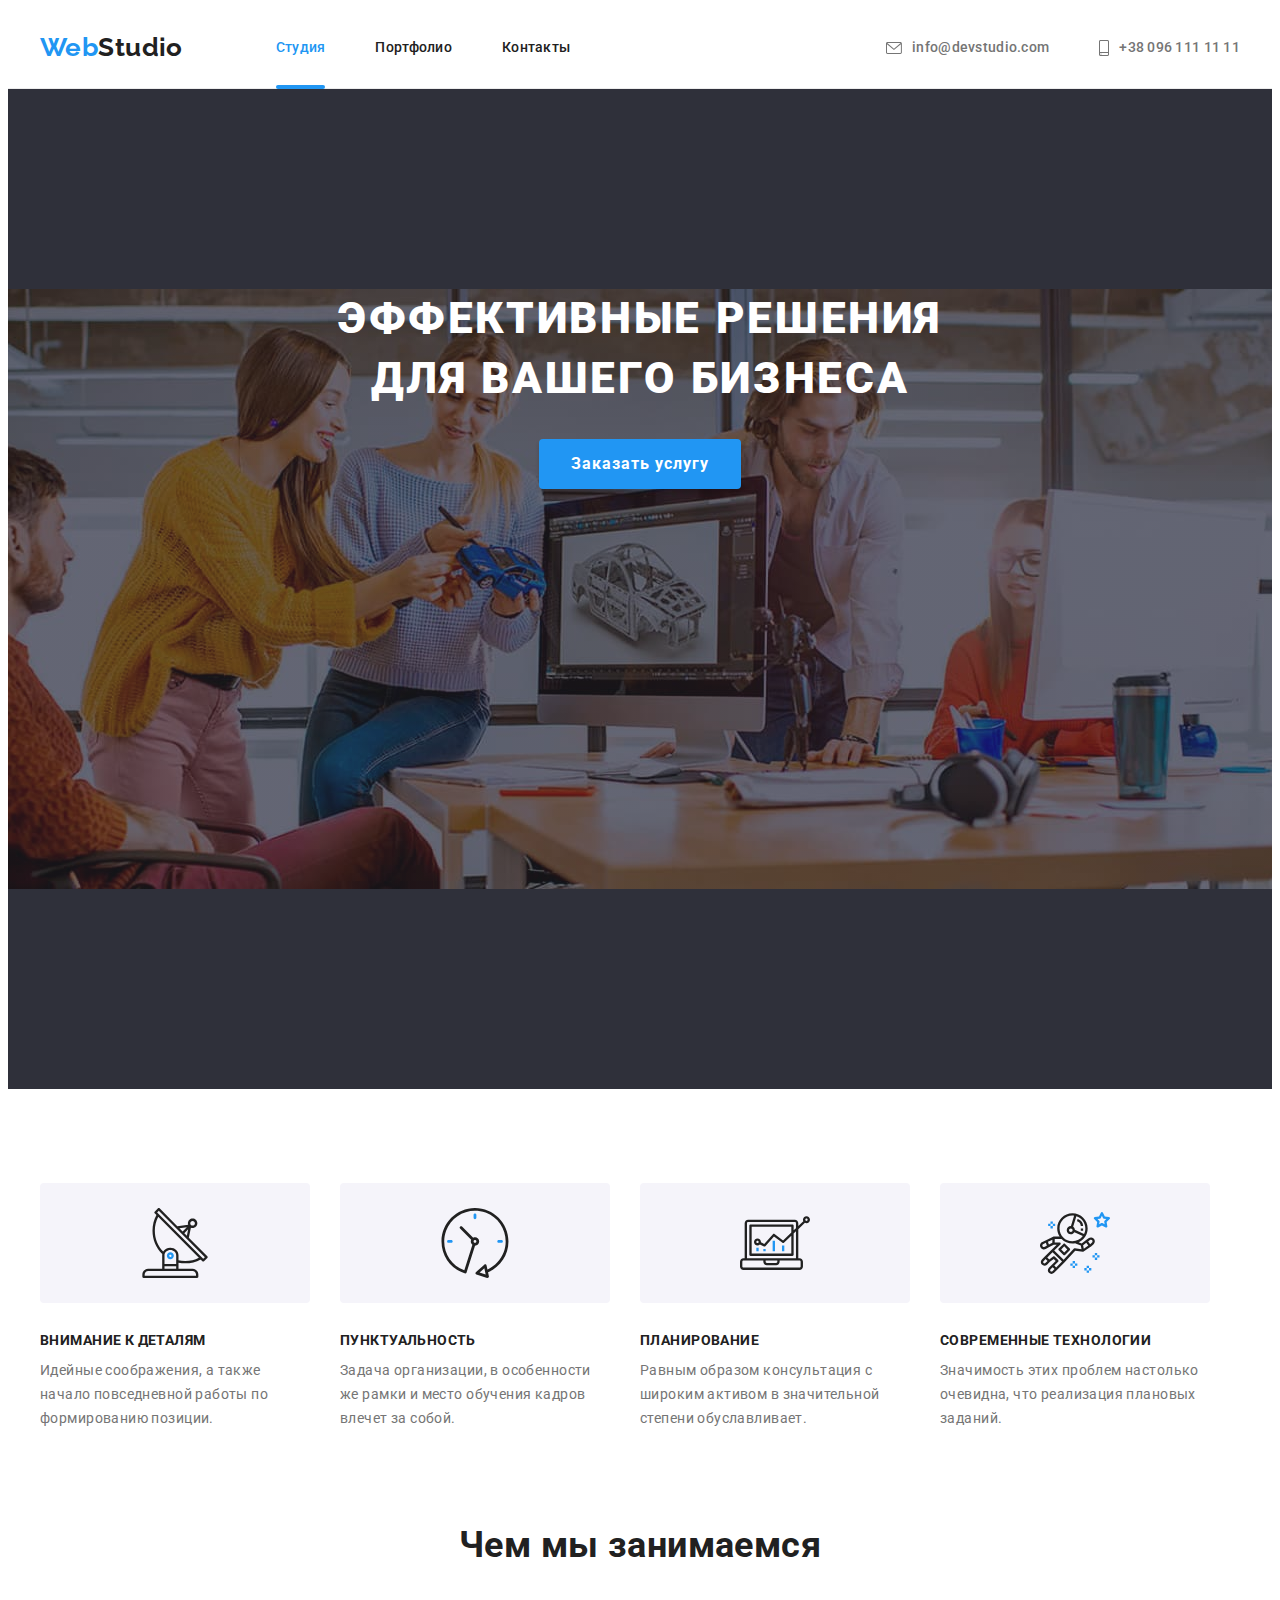
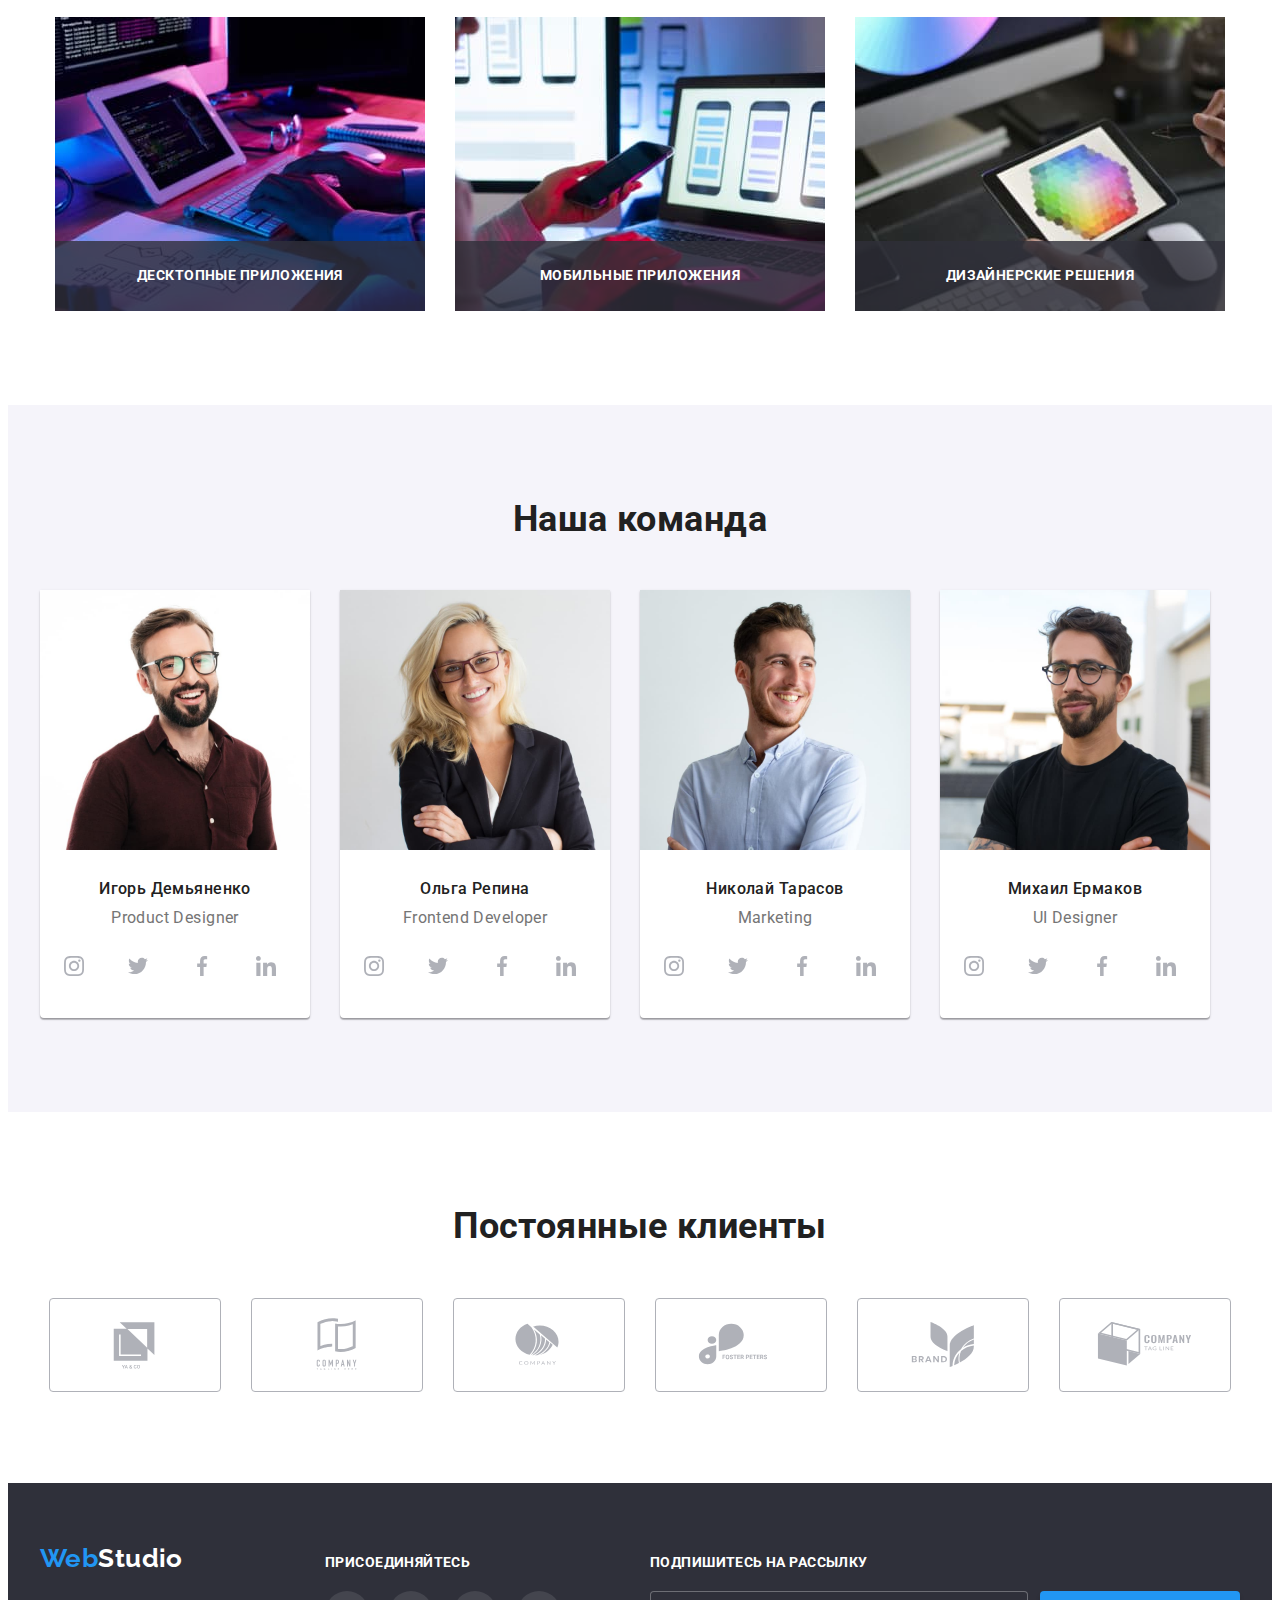
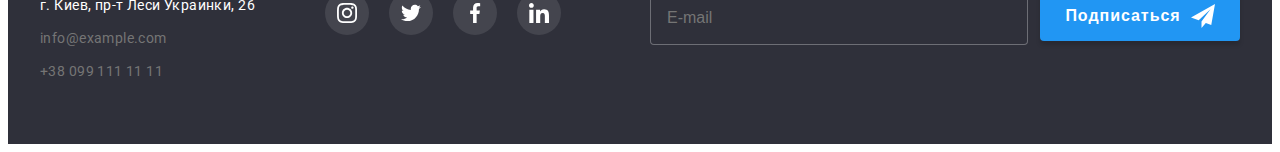
==== index.html @ 871b0df1 "departure" ====
<!DOCTYPE html>
<html lang="ru">
<head>
    <meta charset="UTF-8">
    <meta http-equiv="X-UA-Compatible" content="IE=edge">
    <meta name="viewport" content="width=device-width, initial-scale=1.0">
    <link rel="preconnect" href="https://fonts.googleapis.com">
<link rel="preconnect" href="https://fonts.gstatic.com" crossorigin>
<link href="https://fonts.googleapis.com/css2?family=Oleo+Script&family=Raleway:wght@700&family=Roboto:wght@400;500;700;900&display=swap" rel="stylesheet">
    <title>Document</title>
    <link rel="stylesheet" href="https://cdnjs.cloudflare.com/ajax/libs/modern-normalize/1.1.0/modern-normalize.min.css" integrity="sha512-wpPYUAdjBVSE4KJnH1VR1HeZfpl1ub8YT/NKx4PuQ5NmX2tKuGu6U/JRp5y+Y8XG2tV+wKQpNHVUX03MfMFn9Q==" crossorigin="anonymous" referrerpolicy="no-referrer" />
    <!-- <link rel="stylesheet" href="./css/styles.css" -->
    <link rel="stylesheet" href="./css/main.min.css">
</head>
<body>
    <header class="header">
        <div class="container nav">
            <a href="./index.html" class="logo logo--dark logo__header"><span class="logo__span">Web</span>Studio</a>
            <nav>
                <ul class="nav__list">
                    <li class="nav__item"><a href=""  class="nav__link current">Студия</a></li>
                    <li class="nav__item"><a href="./portfolio.html"   class="nav__link">Портфолио</a></li>
                    <li class="nav__item"><a href=""   class="nav__link">Контакты</a></li>
                </ul>
            </nav>
            <ul class="contacts__list">
                <li class="contacts__item"><a href="mailto:info@devstudio.com" class="contacts__link">
                    <svg class="contacts__icon" width="16" height="12">
                        <use href="./images/symbol-defs.svg#icon-envelope">
                        </use></svg>info@devstudio.com</a></li>
                <li class="contacts__item"><a href="tel:+380961111111" class="contacts__link">
                    <svg class="contacts__icon" width="10" height="16">
                        <use href="./images/symbol-defs.svg#icon-smartphone">
                        </use></svg>+38 096 111 11 11</a></li>
            </ul>
        </div>
    </header>
    <main> 
    <section class="hero">
        <div class="container">
            <h1 class="hero__title">Эффективные решения для вашего бизнеса</h1>
            <button type="button" class="hero__btn" data-modal-open>Заказать услугу</button> 
        </div>
    </section>
    <section  class="features">
        <div class="container">
            <h2 class="title visually-hidden">Особенности</h2>
            <ul class="features__list">
                <li class="features__item">
                    <div class="features__icon">
                        <svg class="features__svg" width="70" height="70">
                        <use href="./images/symbol-defs.svg#icon-antenna">
                        </use></svg>
                    </div>
                    <h3 class="features__description">Внимание к деталям</h3>
                    <p class="features__text">Идейные соображения, а также начало повседневной работы по формированию позиции.</p>
                </li>
                <li class="features__item">
                    <div class="features__icon">
                        <svg class="ffeatures__svg" width="70" height="70">
                        <use href="./images/symbol-defs.svg#icon-clock">
                        </use></svg>
                    </div>
                    <h3 class="features__description">Пунктуальность</h3>
                    <p class="features__text">Задача организации, в особенности же рамки и место обучения кадров влечет за собой.</p>
                </li>
                <li class="features__item">
                    <div class="features__icon">
                        <svg class="features__svg" width="70" height="70">
                        <use href="./images/symbol-defs.svg#icon-diagram">
                        </use></svg>
                    </div>
                    <h3 class="features__description">Планирование</h3>
                    <p class="features__text">Равным образом консультация с широким активом в значительной степени обуславливает.</p>
                </li>
                <li class="features__item">
                    <div class="features__icon">
                        <svg class="features__svg" width="70" height="70">
                        <use href="./images/symbol-defs.svg#icon-astronaut">
                        </use></svg>
                    </div>
                    <h3 class="features__description">Современные технологии</h3>
                    <p class="features__text">Значимость этих проблем настолько очевидна, что реализация плановых заданий.</p>
                </li>
            </ul>
        </div>
    </section>
    <section class="about">
        <div class="container">
            <h2 class="title">Чем мы занимаемся</h2>
                <ul class="about__list">
                    <li class="about__item"><img src="./images/img1.jpg" class="about__img" alt="Десктопные приложения" width="370">
                        <p class="about__text">Десктопные приложения</p></li>
                    <li class="about__item"><img src="./images/img2.jpg" class="about__img" alt="Мобильные приложения" width="370">
                        <p class="about__text">Мобильные приложения</p></li>
                    <li class="about__item"><img src="./images/img3.jpg" class="about__img" alt="Дизайнерские решения" width="370">
                        <p class="about__text">Дизайнерские решения</p></li>
                </ul>
        </div>
    </section>
    <section class="team">
        <div class="container">
            <h2 class="title">Наша команда</h2>
            <ul class="team__cards">
            <li class="person">
                <img src="./images/person1.jpg" alt="фото Игорь Демьяненко" width="270">
                    <div class="person__information">
                    <h3 class="person__name">Игорь Демьяненко</h3>
                    <p class="person__position">Product Designer</p>    
                <ul class="socials">
                    <li class="socials__item"><a href="" class="socials__link">
                        <svg class="socials__icon" width="20" height="20">
                        <use href="./images/symbol-defs.svg#icon-instagram">
                        </use></svg></a></li>
                    <li class="socials__item"><a href="" class="socials__link">
                        <svg class="socials__icon" width="20" height="20">
                        <use href="./images/symbol-defs.svg#icon-twitter">
                        </use></svg></a></li>
                    <li class="socials__item"><a href="" class="socials__link">
                        <svg class="socials__icon" width="20" height="20">
                        <use href="./images/symbol-defs.svg#icon-facebook">
                        </use></svg></a></li>
                    <li class="socials__item"><a href="" class="socials__link">
                        <svg class="socials__icon" width="20" height="20">
                        <use href="./images/symbol-defs.svg#icon-linkedin">
                        </use></svg></a></li>
                </ul></div>
            </li>
            <li class="person">
                <img src="./images/person2.jpg" alt="фото Ольга Репина" width="270">
                    <div class="person__information">
                    <h3 class="person__name">Ольга Репина</h3>
                    <p class="person__position">Frontend Developer</p>
                <ul class="socials">
                    <li class="socials__item"><a href="" class="socials__link">
                        <svg class="socials__icon" width="20" height="20">
                        <use href="./images/symbol-defs.svg#icon-instagram">
                        </use></svg></a></li>
                    <li class="socials__item"><a href="" class="socials__link">
                        <svg class="socials__icon" width="20" height="20">
                        <use href="./images/symbol-defs.svg#icon-twitter">
                        </use></svg></a></li>
                    <li class="socials__item"><a href="" class="socials__link">
                        <svg class="socials__icon" width="20" height="20">
                        <use href="./images/symbol-defs.svg#icon-facebook">
                        </use></svg></a></li>
                    <li class="socials__item"><a href="" class="socials__link">
                        <svg class="socials__icon" width="20" height="20">
                        <use href="./images/symbol-defs.svg#icon-linkedin">
                        </use></svg></a></li>
                </ul></div>
            </li>
            <li class="person">
                <img src="./images/person3.jpg" alt="фото Николай Тарасов" width="270">
                    <div class="person__information">
                    <h3 class="person__name">Николай Тарасов</h3>
                    <p class="person__position">Marketing</p>
                <ul class="socials">
                    <li class="socials__item"><a href="" class="socials__link">
                        <svg class="socials__icon" width="20" height="20">
                        <use href="./images/symbol-defs.svg#icon-instagram">
                        </use></svg></a></li>
                    <li class="socials__item"><a href="" class="socials__link">
                        <svg class="socials__icon" width="20" height="20">
                        <use href="./images/symbol-defs.svg#icon-twitter">
                        </use></svg></a></li>
                    <li class="socials__item"><a href="" class="socials__link">
                        <svg class="socials__icon" width="20" height="20">
                        <use href="./images/symbol-defs.svg#icon-facebook">
                        </use></svg></a></li>
                    <li class="socials__item"><a href="" class="socials__link">
                        <svg class="socials__icon" width="20" height="20">
                        <use href="./images/symbol-defs.svg#icon-linkedin">
                        </use></svg></a></li>
                </ul></div>
            </li>
            <li class="person">
                <img src="./images/person4.jpg" alt="фото Михаил Ермаков" width="270">
                    <div class="person__information">
                    <h3 class="person__name">Михаил Ермаков</h3>
                    <p class="person__position">UI Designer</p>
                <ul class="socials">
                    <li class="socials__item"><a href="" class="socials__link">
                        <svg class="socials__icon" width="20" height="20">
                        <use href="./images/symbol-defs.svg#icon-instagram">
                        </use></svg></a></li>
                    <li class="socials__item"><a href="" class="socials__link">
                        <svg class="socials__icon" width="20" height="20">
                        <use href="./images/symbol-defs.svg#icon-twitter">
                        </use></svg></a></li>
                    <li class="socials__item"><a href="" class="socials__link">
                        <svg class="socials__icon" width="20" height="20">
                        <use href="./images/symbol-defs.svg#icon-facebook">
                        </use></svg></a></li>
                    <li class="socials__item"><a href="" class="socials__link">
                        <svg class="socials__icon" width="20" height="20">
                        <use href="./images/symbol-defs.svg#icon-linkedin">
                        </use></svg></a></li>
                </ul></div>
            </li>
            </ul>
        </div>
    </section>
    <section class="clients">
        <div class="container">
            <h2 class="title">Постоянные клиенты</h2>
            <ul class="clients__list">
                <li class="clients__item"><a href="" class="clients__link"><svg class="clients__icon" width="106" height="60">
                    <use href="./images/symbol-defs.svg#icon-Logo1">
                    </use></svg></a></li>
                <li class="clients__item"><a href="" class="clients__link"><svg class="clients__icon" width="106" height="60">
                    <use href="./images/symbol-defs.svg#icon-Logo2">
                    </use></svg></a></li>
                <li class="clients__item"><a href="" class="clients__link"><svg class="clients__icon" width="106" height="60">
                    <use href="./images/symbol-defs.svg#icon-Logo3">
                    </use></svg></a></li>
                <li class="clients__item"><a href="" class="clients__link"><svg class="clients__icon" width="106" height="60">
                    <use href="./images/symbol-defs.svg#icon-Logo4">
                    </use></svg></a></li>
                <li class="clients__item"><a href="" class="clients__link"><svg class="clients__icon" width="106" height="60">
                    <use href="./images/symbol-defs.svg#icon-Logo5">
                    </use></svg></a></li>
                <li class="clients__item"><a href="" class="clients__link"><svg class="clients__icon" width="106" height="60">
                    <use href="./images/symbol-defs.svg#icon-Logo6">
                    </use></svg></a></li>
        </ul></div>
    </section>
    </main>
    <footer class="footer">
        <div class="container footer-flex">
            <div class="footer-container">
            <a href="./index.html" class="logo logo--light logo__footer"><span class="logo__span">Web</span>Studio</a>
            <address>
                <ul class="footer-contacts">
                    <li><a href="https://goo.gl/maps/pPcLnvjaUrZ2ZYLMA" 
                        target="_blank" 
                        rel="noopener nofollow"
                        class="address">
                        г. Киев, пр-т Леси Украинки, 26</a></li>
                    <li><a href="mailto:info@example.com" class="address contacts--footer">info@example.com</a></li>
                    <li><a href="tel:+380991111111" class="address contacts--footer">+38 099 111 11 11</a></li>
                </ul>
            </address> </div>
            <div class="join">
            <p class="footer-title">Присоединяйтесь</p>
            <ul class="socials">
                <li class="socials__item"><a href="" class="socials__link icon--footer-style ">
                    <svg class="socials__icon" width="20" height="20">
                    <use href="./images/symbol-defs.svg#icon-instagram">
                    </use></svg></a></li>
                <li class="socials__item"><a href="" class="socials__link icon--footer-style ">
                    <svg class="socials__icon" width="20" height="20">
                    <use href="./images/symbol-defs.svg#icon-twitter">
                    </use></svg></a></li>
                <li class="socials__item"><a href="" class="socials__link icon--footer-style ">
                    <svg class="socials__icon" width="20" height="20">
                    <use href="./images/symbol-defs.svg#icon-facebook">
                    </use></svg></a></li>
                <li class="socials__item"><a href="" class="socials__link icon--footer-style ">
                    <svg class="socials__icon" width="20" height="20">
                    <use href="./images/symbol-defs.svg#icon-linkedin">
                    </use></svg></a></li>
            </ul></div>
            <div class="footer-form-div">
                <p class="footer-title">Подпишитесь на рассылку</p>
                <form action="" class="subscribe-form">
                    <label> <input type="email" name="subscribe-email" class="subscribe-input" placeholder="E-mail" required></label>
                    <button type="submit" class="subscribe-btn">Подписаться<svg class="subscribe-icon" width="24" height="24">
                        <use href="./images/symbol-defs.svg#icon-footer-send">
                        </use></svg></button>
                </form>
            </div>
        </div>
    </footer>
    <div class="backdrop is-hidden" data-modal> 
        <div class="modal">
            <button class="close-btn" data-modal-close><svg class="icon-close" width="18" height="18">
                <use href="./images/symbol-defs.svg#icon-close">
                </use></svg></button>
                <p class="modal-title">Оставьте свои данные, мы вам перезвоним</p>
                <form action="" class="modal-form">
                    <label class="modal-label">Имя<div class="input-wrapper">
                        <input type="name" class="modal-input" name="user-name" autofocus required>
                        <svg class="icon-modal" width="18" height="18">
                            <use href="./images/symbol-defs.svg#icon-person-modal">
                            </use></svg></div></label>
                    <label class="modal-label">Телефон<div class="input-wrapper">
                        <input type="tel" class="modal-input" name="user-tel" required>
                        <svg class="icon-modal" width="18" height="18">
                            <use href="./images/symbol-defs.svg#icon-phone-modal">
                            </use></svg></div></label>
                    <label class="modal-label">Почта<div class="input-wrapper">
                        <input type="email" class="modal-input" name="user-email" required>
                        <svg class="icon-modal" width="18" height="18">
                            <use href="./images/symbol-defs.svg#icon-email-modal">
                            </use></svg></div></label>
                    <label class="modal-label">Комментарий
                        <textarea name="user-comment" id="" rows="7" class="modal-textarea"  placeholder="Введите текст"></textarea>
                    </label>
                    <div class="checkbox">
                    <input type="checkbox" name="agreement" id="agreement" value="true" class="modal-checkbox visually-hidden">
                    <label for="agreement" class="agreement-text">
                        <span><svg class="icon-check" width="11" height="8">
                            <use href="./images/symbol-defs.svg#icon-check">
                            </use></svg></span>
                        Соглашаюсь с рассылкой и принимаю
                        <a href="" class="agreement-link">Условия договора</a></label></div>
                    <button type="submit" class="submit">Отправить</button>
                </form>
            </div>
    </div>
    <script src="./js/modal.js"></script>
</body>
</html>
---- css/styles.css ----
:root {
    --primary-text-color:#212121;
    --secondary-text-color:#757575;
    --white-text-color: #FFFFFF;
    --accent-color:#2196F3;
    --secondary-accent-color:#FFFFFF;
    --primary-bg-color: #FFFFFF;
    --bg-accent-color:#2F303A;
    --pf-btn-color: #F5F4FA;
    --features-icon-box-color:#F5F4FA;
    --primary-social-icon-fill: #AFB1B8;
    --secondary-social-icon-fill:#FFFFFF;
    --clients-icon-fill: #AFB1B8;
    --clients-icon-fill-hf:#2196F3;
    --animation-duration: 250ms;
    --animation-timing-function: cubic-bezier(0.4, 0, 0.2, 1);
}
p,
h1,
h2,
h3,
h4,
h5,
h6 {
    margin: 0;
}
ul,
ol {
    margin: 0;
    padding-left: 0;
    list-style: none;
}
button {
    cursor: pointer;
}
a {text-decoration: none;}
img {
    display: block;
    max-width: 100%;
    height: auto;
}
body {
    font-family: "Roboto", sans-serif;
    background-color:var(--primary-bg-color);
    color: var(--primary-text-color);
    font-size: 14px;
    letter-spacing: 0.03em;
}
.container {
    width: 1200px;
    margin: 0 auto;
    padding-left: 15px;
    padding-right: 15px;
    /* outline: 1px solid red;  */
}
/* -----------------------------лого-------------------*/

.span-logo{
    color: var(--accent-color);
}

.header-logo {
    display: block;
    padding-top: 24px;
    padding-bottom: 25px;
    margin-right: 93px;

    color: var(--primary-text-color);
    font-family: 'Raleway', sans-serif;
    font-weight: 700;
    font-size: 26px;
    line-height: 1.19;
}

/*--------------------------------- header---------------------------------*/
.visually-hidden {
    position: absolute;
    width: 1px;
    height: 1px;
    margin: -1px;
    border: 0;
    padding: 0;
    white-space: nowrap;
    clip-path: inset(100%);
    clip: rect(0 0 0 0);
    overflow: hidden; 
}
.header {
    border-bottom: 1px solid #ECECEC;
}
.main-nav {
    display: flex;
    align-items: center;
}
.site-nav {
    display: flex;
}
.nav-item {

}
.nav-item:nth-child(n+2) {
    margin-left: 50px;
}
.nav {
    display: block;
    font-weight: 500;
    line-height: 1.14;
    letter-spacing: 0.02em;
    color: var(--primary-text-color);
    text-decoration: none;
    padding-top: 32px;
    padding-bottom: 32px;
    transition-property: color;
    transition-duration: var(--animation-duration);
    transition-timing-function:var(--animation-timing-function);
}
.nav:hover,
.nav:focus {
    color: var(--accent-color);
}
.current {
    color: var(--accent-color);
    text-decoration: none;
    position: relative;
}
.current::after {
    content: "";
    position: absolute;
    left: 0;
    bottom: -1px;
    width: 100%;
    height: 4px;
    background: var(--accent-color);
    border-radius: 2px;
}
.contacts-nav {
    display: flex;
    margin-left: auto;

}

.contacts-item:nth-child(n+2) {
    margin-left: 50px;
} 
.cont-nav {
    display: flex;
    align-items: center;
    justify-content: center;
    padding-top: 32px;
    padding-bottom: 32px;

    transition-property: color;
    transition-duration: var(--animation-duration);
    transition-timing-function:var(--animation-timing-function);

    font-weight: 500;
    line-height: 1.14;
    letter-spacing: 0.02em;
    color: var(--secondary-text-color);
    text-decoration: none;
}
.cont-nav:hover,
.cont-nav:focus {
    color: var(--accent-color);
}
.contacts-icon {
    display: block;
    margin-right: 10px;
    fill: currentColor;
}

/* ------------------------------hero ---------------------------------*/
.hero {
    max-width: 1600px;
    height: 600px;
    margin-left: auto;
    margin-right: auto;
    background-color: var(--bg-accent-color);
    background-image: linear-gradient(rgba(47, 48, 58, 0.4),rgba(47, 48, 58, 0.4)),
    url(../images/hero-bg-img.jpg); 
    background-repeat: no-repeat;
    background-position: 50% 50%;

    padding-top: 200px;
    padding-bottom: 200px;
}

.hero-title {
    font-weight: 900;
    font-size: 44px;
    line-height: 1.36;
    text-align:center;
    letter-spacing: 0.06em;
    text-transform: uppercase;
    color: var(--secondary-accent-color);
    max-width: 696px;
    margin: 0 auto;
}
.btn { 
    font-family: inherit;
    font-weight: 700;
    font-size: 16px;
    line-height: 1.88;
    align-items: center;
    text-align:center;
    letter-spacing: 0.06em;
    background-color: var(--accent-color);
    color: var(--secondary-accent-color);

    min-width: 200px;
    box-shadow: 0px 4px 4px rgba(0, 0, 0, 0.15);
    border: none;
    border-radius: 4px; 
    margin: 30px auto 0 auto;
    display: block;
    padding: 10px 32px;

    transition-property: background-color;
    transition-duration: var(--animation-duration);
    transition-timing-function:var(--animation-timing-function);
}
.btn:hover,
.btn:focus {
    background-color: #188CE8;
}
/* -----------------------------features -------------------------------*/
.features-icon-box {
    margin-bottom: 30px;
    width: 270px;
    height: 120px;
    background-color: var(--features-icon-box-color);
    border-radius: 4px;
    display: flex;
    align-items:center;
    justify-content: center;
}
.features {
    padding-bottom: 94px;
    padding-top: 94px;
}
.features-list {
    display: flex;
}
.features-item {
    display: block;
    justify-content: space-evenly;
    max-width: 270px;
}
.features-item:nth-child(n+2) {
    margin-left: 30px;
}
.features-title {
    margin-bottom: 10px;
    font-weight: 700;
    font-size: 14px;
    line-height: 1.14;
    text-transform: uppercase;
    color: var(--primary-text-color);
    }
.features-text {
    font-weight: 400;
    line-height: 1.71;
    color: var(--secondary-text-color);
}
/* -----------------------------about -------------------------------*/
.about {
    padding-bottom: 94px;
}
.about-title {
    font-weight: 700;
    font-size: 36px;
    line-height: 1.16;
    text-align: center;
    color: var(--primary-text-color);
    margin-bottom: 50px;

}
.about-list {
    display: flex;
    justify-content: center;
}
.about-img-link {
    display: flex;
    justify-content: center;
    position: relative;
}

.about-img-link:not(:last-child) {
    margin-right: 30px;
}
.about-text {
    position: absolute;
    bottom: 0;
    left: 0;
    width: 100%;
    height: 70px;
    background-color: rgba(47, 48, 58, 0.8);

    display: flex;
    justify-content: center;
    align-items: center;
    font-weight: 700;
    line-height: 1.14;
    text-align: center;
    text-transform: uppercase;
    color: var(--secondary-accent-color);
}

/* ----------------------------team ---------------------------------*/

.team {
    padding-top: 94px;
    padding-bottom: 94px;;
    background-color: #F5F4FA;
}
.team-title {
    font-weight: 700;
    font-size: 36px;
    line-height: 1.16;
    text-align:center;
    color: var(--primary-text-color);
    margin-bottom: 50px;
}
.team-cards {
    display: flex;
}
.persons-cards {
    display: block;
    box-shadow: 0px 1px 3px rgba(0, 0, 0, 0.12), 0px 1px 1px rgba(0, 0, 0, 0.14), 0px 2px 1px rgba(0, 0, 0, 0.2);
    border-radius: 0px 0px 4px 4px;
    background-color: var(--primary-bg-color);
}
.persons-cards:nth-child(n+2) {
    margin-left: 30px;
}
.card-text {
    padding-top: 30px;
    padding-bottom: 30px;
}
.person {
    margin-bottom: 10px;
    font-weight: 500;
    font-size: 16px;
    line-height: 1.18;
    text-align:center;
    color: var(--primary-text-color);
}
.person-text {
    font-weight: 400;
    font-size: 16px;
    line-height: 1.18;
    text-align:center;
    color: var(--secondary-text-color);
}
.social-links-list {
    margin-top: 16px;
    display: flex;
    justify-content: center;
}
.social-links-item {
    width: 44px;
    height: 44px;
    margin-right: 10px;
}
.social-links-item:last-child {
    margin-right: 0;
}
.social-links-link {
    width: 100%;
    height: 100%;
    border-radius: 50%;
    background-color: inherit;
    color: var(--primary-social-icon-fill);

    display: flex;
    align-items: center;
    justify-content: center;
    transition-property: background-color, color;
    transition-duration: var(--animation-duration);
    transition-timing-function:var(--animation-timing-function);
}
.social-icon {
    fill: currentColor;
}
.social-links-link:hover ,
.social-links-link:focus {
    background-color: var(--accent-color);
    color: var(--primary-bg-color);
}

/* --------------------------clients------------------------- */
.clients {
    margin-top: 94px;
    margin-bottom: 91px;
}
.clients-title {
    margin-bottom: 50px;
    font-weight: 700;
    font-size: 36px;
    line-height: 1.16;
    text-align:center;
    color: var(--primary-text-color);
}
.clients-list {
    display: flex;
    justify-content: center;
    align-items: center;
}
.clients-item:nth-child(n+2) {
    margin-left: 30px;
}

.clients-link {
    display: flex;
    justify-content: center;
    align-items: center;
    width: 170px;
    height: 92px;
    border: 1px solid var(--clients-icon-fill);
    border-radius: 4px;
    color: var(--clients-icon-fill);
    transition-property: color , border-color;
    transition-duration: var(--animation-duration);
    transition-timing-function:var(--animation-timing-function);
}
.clients-link:hover ,
.clients-link:focus {
    color: var(--clients-icon-fill-hf);
    border-color: var(--clients-icon-fill-hf);
}
.clients-icon {
    fill: currentColor;

}
/* ---------------------------------------portfolio ---------------------*/
.section {
    padding-top: 94px;
    padding-bottom: 94px;
}
.port-btn {
    display: block;
} 
.portfolio-btns {
    display: flex; 
    margin-bottom: 50px;
    justify-content: center;
}
.port-btn:nth-child(n+2) {
    margin-left: 8px;
}
.portfolio-btn {
    font-family: inherit;
    font-weight: 500;
    font-size: 16px;
    line-height: 1.62;
    text-align:center;
    letter-spacing: 0.03em;

    background-color: var(--pf-btn-color) ;
    color: var(--primary-text-color);
    border-radius: 4px;
    border: none;
    display: block;
    padding: 6px 22px;

    transition-property: background-color, color, box-shadow;
    transition-duration: var(--animation-duration);
    transition-timing-function:var(--animation-timing-function);
}
.portfolio-btn:hover, 
.portfolio-btn:focus {
background-color:var(--accent-color);
color: var(--secondary-accent-color);
box-shadow: 0px 3px 1px rgba(0, 0, 0, 0.1), 0px 1px 2px rgba(0, 0, 0, 0.08), 0px 2px 2px rgba(0, 0, 0, 0.12);

} 
.portfolio {
    display: flex;
    flex-wrap: wrap;
}

.portfolio-item {
    display: flex;
    margin-left: 0;
    margin-right: 30px;
    margin-bottom: 30px;
    transition-property: box-shadow;
    transition-duration: var(--animation-duration);
    transition-timing-function:var(--animation-timing-function);
}
.portfolio-item:nth-child(3n+0){
    margin-right: 0px;
    margin-left: 0;
}
.portfolio-item:nth-last-child(-n + 3){
    margin-bottom: 0;
}

.portfolio-card {
    padding-top: 20px;
    padding-bottom: 20px;
    padding-left: 24px;
    padding-right: 24px;
    border: 1px solid #EEEEEE;
    border-top: none;
}
.portfolio-title {
    margin-bottom: 4px;
    font-weight: 700;
    font-size: 18px;
    line-height: 2;
    letter-spacing: 0.06em;
    color: var(--primary-text-color);
}
.portfolio-text {
    font-weight: 400;
    font-size: 16px;
    line-height: 1.88;
    color: var(--secondary-text-color);
}

.thumb {
    display: block;
    position: relative;
    overflow: hidden;
}

.portfolio-overlay{
    position: absolute;
    top: 0;
    left: 0;
    width: 100%;
    height: 100%;
    padding: 63px 24px;
    display: flex;
    align-items: center;
    justify-content: center;

    font-weight: 400;
    font-size: 18px;
    line-height: 1.56;
    color: var(--white-text-color);
    background-color: hsla(207, 90%, 54%, 0.9);

    transform: translateY(100%);
    transition: transform 250ms cubic-bezier(0.4, 0, 0.2, 1);
}

.portfolio-card-link:hover,
.portfolio-card-link:focus {
    box-shadow: 0px 1px 1px rgba(0, 0, 0, 0.12), 0px 4px 4px rgba(0, 0, 0, 0.06), 1px 4px 6px rgba(0, 0, 0, 0.16);
}
.portfolio-card-link:focus .portfolio-overlay,
.portfolio-card-link:hover .portfolio-overlay{
    transform: translateY(0);
}
/* ------------------------footer------------------------ */
.footer {
    background-color: var(--bg-accent-color);
    padding-top: 60px;
    padding-bottom: 60px;
}

.footer-flex {
    display: flex;
    align-items: baseline;
}
.footer-logo {
    color: var(--secondary-accent-color);
    font-family: 'Raleway', sans-serif;
    font-weight: 700;
    font-size: 26px;
    line-height: 1.19;
}
.contacts-footer {
    margin-top: 20px;
} 

.address {
    font-style: normal;
    font-weight: 400;
    font-size: 14px;
    line-height: 1.71;
    color: var(--secondary-accent-color);
    text-decoration: none;

    transition-property: color , border-color;
    transition-duration: var(--animation-duration);
    transition-timing-function:var(--animation-timing-function);
}

.address:hover,
.address:focus {
    color: var(--accent-color);
} 
.contacts {
    display: flex;
    margin-top: 9px;
    color: var(--secondary-text-color);
}

.join {
    margin-left: 70px;
}
.footer-title {
    margin-bottom: 20px;

    font-weight: 700;
    line-height: 1.14;
    text-transform: uppercase;
    color: var(--secondary-accent-color);
}
.social-links-list-footer {
    display: flex;
    justify-content: start;
}
.social-links-item-footer {
    display: block;
    width: 44px;
    height: 44px;
}
.social-links-item-footer:nth-child(n+2) {
    margin-left: 10px;
}
.social-links-link-footer {
    width: 100%;
    height: 100%;
    border-radius: 50%;
    background-color:rgba(255, 255, 255, 0.1);
    display: flex;
    align-items: center;
    justify-content: center;
    transition-property: background-color ;
    transition-duration: var(--animation-duration);
    transition-timing-function:var(--animation-timing-function);
}
.social-icon-footer {
    fill: var(--secondary-social-icon-fill);
}
.social-links-link-footer:hover ,
.social-links-link-footer:focus {
    background-color: var(--accent-color);
} 
.footer-form-div {
margin-left: auto;
}
.subscribe-form {
    display: flex;
}

.subscribe-input{
    width: 358px;
    height: 50px;
    border: 1px solid rgba(255, 255, 255, 0.3);
    border-radius: 4px;
    background-color: var(--bg-accent-color);
    padding-left: 16px;

    font-weight: 400;
    font-size: 16px;
    line-height: 1.25;
    color: var(--white-text-color);

    transform: border-color var(--animation-duration) var(--animation-timing-function);
}
.subscribe-input:hover ,
.subscribe-input:focus {
    border-color: var(--accent-color);
}
.subscribe-btn {
width: 200px;
height: 50px;
margin-left: 12px;
margin-right: 0px;

background: var(--accent-color);
box-shadow: 0px 4px 4px rgba(0, 0, 0, 0.15);
border-radius: 4px;
border: none;

font-weight: 700;
font-size: 16px;
line-height: 1.88;
display: flex;
align-items: center;
text-align: center;
justify-content: center;
letter-spacing: 0.06em;
color: var(--white-text-color);

transform: background-color var(--animation-duration) var(--animation-timing-function);
}
.subscribe-btn:hover,
.subscribe-btn:focus {
    background-color: #188CE8;
}
.subscribe-icon {
margin-left: 10px;
}
/* --------------------------------------------modal-------------------------------------- */
.backdrop {
    position: fixed;
    opacity: 1;
    top: 0;
    left: 0;
    width: 100%;
    height: 100%;
    background-color:hsla(0, 0%, 0%, 0.2);

    transition-property: opacity;
    transition-duration: var(--animation-duration);
    transition-timing-function:var(--animation-timing-function);
}
.is-hidden {
    opacity: 0;
    pointer-events: none;

}
.modal {
    padding: 40px;
    position: absolute;
    top: 50%;
    left: 50%;
    transform: translate(-50%,-50%);

    min-height: 581px;
    width: 528px;
    padding: ;
    background-color: var(--primary-bg-color);
    border-radius: 4px;

    transition-duration: var(--animation-duration);
    transition-timing-function:var(--animation-timing-function);
}
.close-btn {
    position: absolute;
    top: 8px;
    right: 8px;
    display: flex;
    align-items: center;
    justify-content: center;

    width: 30px;
    height: 30px;
    border-radius: 50%;
    border: 1px solid hsla(0, 0%, 0%, 0.1);
    background-color: var(--secondary-accent-color);

    transition-property: color;
    transition-duration: var(--animation-duration);
    transition-timing-function:var(--animation-timing-function);
}
.close-btn:hover,
.close-btn:focus {
    color: var(--accent-color);
}
.icon-close {
    fill: currentColor;
}
.modal-title {
    margin-bottom: 12px;

    font-weight: 700;
    font-size: 20px;
    line-height: 1.15;
    text-align: center;
}
.modal-form {
    display: flex;
    flex-direction: column;
}
.modal-label {
    margin-bottom: 10px;

    font-weight: 400;
    font-size: 14px;
    line-height: 1.14;
    letter-spacing: 0.01em;
    color: var(--secondary-text-color);
}
.input-wrapper {
    position: relative;
}
.modal-input {
    margin-top: 4px;
    padding-left: 42px;

    width: 448px;
    height: 40px;
    border: 1px solid rgba(33, 33, 33, 0.2);
    border-radius: 4px;

    transition-property: border-color;
    transition-duration: var(--animation-duration);
    transition-timing-function:var(--animation-timing-function);
}
.modal-input:focus {
    border-color: var(--accent-color);
    outline: none;
}
.modal-input:focus + .icon-modal {
    fill: var(--accent-color);
}
.icon-modal {
    position: absolute;
    left: 12px;
    top: 15px;

    transition: fill var(--animation-duration) var(--animation-timing-function);
}
.modal-textarea {
    margin-top: 4px;
    width: 448px;
    height: 120px;
    padding: 12px 16px;

    border: 1px solid rgba(33, 33, 33, 0.2);
    border-radius: 4px;
    resize: none;
    font-weight: 400;
    font-size: 14px;
    line-height: 1.14;
    letter-spacing: 0.01em;
    color: rgba(117, 117, 117, 0.5);

    transition-property: border-color;
    transition-duration: var(--animation-duration);
    transition-timing-function:var(--animation-timing-function);
}
.modal-textarea:focus {
    border-color: var(--accent-color);
    outline: none;
}

.checkbox {
    margin-left: 24px;
}
.modal-checkbox {

}
.modal-checkbox:checked + .agreement-text span {
    background-color: var(--accent-color);
    border: none;
}
.agreement-text span {
    margin-right: 7px;
    display: flex;
    align-items: center;
    justify-content: center;
    width: 16px;
    height: 15px;
    border: 2px solid var(--primary-text-color);
    border-radius: 3px;
}
.agreement-text span:hover {
    border: 2px solid var(--accent-color);
}
.icon-check {
    width: 100%;
    height: 100%;
    fill: var(--primary-bg-color);
}
.agreement-text {
    display: flex;
    justify-content: center;
    align-items: center;
    font-weight: 400;
    font-size: 14px;
    line-height: 1.71;
    color: var(--secondary-text-color);
}
.agreement-link {
    margin-left: 2px;
    text-decoration-line: underline;
    color: var(--accent-color);
}
.submit {
    margin: 30px auto 0px auto;
    min-width: 200px;
    min-height: 50px;
    padding: 10px 55px;

    font-weight: 700;
    font-size: 16px;
    line-height: 1.88;
    display: flex;
    justify-content: center;
    align-items: center;
    text-align: center;
    letter-spacing: 0.06em;

    color: var(--white-text-color);
    background: var(--accent-color);
    border-radius: 4px;
    border: none;

    transition-property: box-shadow;
    transition-duration: var(--animation-duration);
    transition-timing-function:var(--animation-timing-function);
}
.submit:hover,
.submit:focus {
    box-shadow: 0px 4px 4px rgba(0, 0, 0, 0.15);
}





/*  
    transition-property: color;
    transition-duration: var(--animation-duration);
    transition-timing-function:var(--animation-timing-function);
 */
---- css/main.min.css ----
:root{--primary-text-color:#212121;--secondary-text-color:#757575;--white-text-color: #FFFFFF;--accent-color:#2196F3;--secondary-accent-color:#FFFFFF;--primary-bg-color: #FFFFFF;--bg-accent-color:#2F303A;--pf-btn-color: #F5F4FA;--features-icon-box-color:#F5F4FA;--primary-social-icon-fill: #AFB1B8;--secondary-social-icon-fill:#FFFFFF;--clients-icon-fill: #AFB1B8;--clients-icon-fill-hf:#2196F3;--animation-duration: 250ms;--animation-timing-function: cubic-bezier(0.4, 0, 0.2, 1)}.visually-hidden{position:absolute;width:1px;height:1px;margin:-1px;border:0;padding:0;white-space:nowrap;clip-path:inset(100%);clip:rect(0 0 0 0);overflow:hidden}p,h1,h2,h3,h4,h5,h6{margin:0}ul,ol{margin:0;padding-left:0;list-style:none}button{cursor:pointer}a{text-decoration:none}img{display:block;max-width:100%;height:auto}body{font-family:"Roboto",sans-serif;background-color:var(--primary-bg-color);color:var(--primary-text-color);font-size:14px;letter-spacing:.03em}.container{width:100%;margin:0 auto;padding-left:15px;padding-right:15px}@media screen and (min-width: 480px){.container{width:480px}}@media screen and (min-width: 768px){.container{width:768px}}@media screen and (min-width: 1200px){.container{width:1200px}}.title{margin-bottom:50px;font-weight:700;font-size:36px;line-height:1.16;text-align:center;color:var(--primary-text-color)}.logo{font-family:"Raleway",sans-serif;font-weight:700;font-size:26px;line-height:1.19}.logo__span{color:var(--accent-color)}.logo--dark{color:var(--primary-text-color)}.logo--light{color:var(--secondary-accent-color)}.socials{display:flex;justify-content:center}.socials__item{width:44px;height:44px;margin-right:10px}.socials__item:nth-child(n+2){margin-left:10px}.socials__link{width:100%;height:100%;border-radius:50%;background-color:inherit;color:var(--primary-social-icon-fill);display:flex;align-items:center;justify-content:center;transition-property:background-color,color;transition-duration:var(--animation-duration);transition-timing-function:var(--animation-timing-function)}.socials__link:hover,.socials__link:focus{background-color:var(--accent-color);color:var(--primary-bg-color)}.socials__icon{fill:currentColor}.icon--footer-style{background-color:rgba(255,255,255,.1);color:var(--secondary-social-icon-fill)}.contacts__list{display:flex;margin-left:auto}.contacts__item:nth-child(n+2){margin-left:50px}.contacts__link{display:flex;align-items:center;justify-content:center;padding-top:32px;padding-bottom:32px;transition-property:color;transition-duration:var(--animation-duration);transition-timing-function:var(--animation-timing-function);font-weight:500;line-height:1.14;letter-spacing:.02em;color:var(--secondary-text-color);text-decoration:none}.contacts__link:hover,.contacts__link:focus{color:var(--accent-color)}.contacts__icon{display:block;margin-right:10px;fill:currentColor}.hero{max-width:1600px;height:600px;margin-left:auto;margin-right:auto;background-color:var(--bg-accent-color);background-image:linear-gradient(rgba(47, 48, 58, 0.4), rgba(47, 48, 58, 0.4)),url(../images/hero-bg-img.jpg);background-repeat:no-repeat;background-position:50% 50%;padding-top:200px;padding-bottom:200px}.hero__title{font-weight:900;font-size:44px;line-height:1.36;text-align:center;letter-spacing:.06em;text-transform:uppercase;color:var(--secondary-accent-color);max-width:696px;margin:0 auto}.hero__btn{font-family:inherit;font-weight:700;font-size:16px;line-height:1.88;align-items:center;text-align:center;letter-spacing:.06em;background-color:var(--accent-color);color:var(--secondary-accent-color);min-width:200px;box-shadow:0px 4px 4px rgba(0,0,0,.15);border:none;border-radius:4px;margin:30px auto 0 auto;display:block;padding:10px 32px;transition-property:background-color;transition-duration:var(--animation-duration);transition-timing-function:var(--animation-timing-function)}.hero__btn:hover,.hero__btn:focus{background-color:#188ce8}.features__icon{margin-bottom:30px;width:270px;height:120px;background-color:var(--features-icon-box-color);border-radius:4px;display:flex;align-items:center;justify-content:center}.features{padding-bottom:94px;padding-top:94px}.features__list{display:flex}.features__item{display:block;justify-content:space-evenly;max-width:270px}.features__item:nth-child(n+2){margin-left:30px}.features__description{margin-bottom:10px;font-weight:700;font-size:14px;line-height:1.14;text-transform:uppercase;color:var(--primary-text-color)}.features__text{font-weight:400;line-height:1.71;color:var(--secondary-text-color)}.about{padding-bottom:94px}.about__list{display:flex;justify-content:center}.about__item{display:flex;justify-content:center;position:relative}.about__item:not(:last-child){margin-right:30px}.about__text{position:absolute;bottom:0;left:0;width:100%;height:70px;background-color:rgba(47,48,58,.8);display:flex;justify-content:center;align-items:center;font-weight:700;line-height:1.14;text-align:center;text-transform:uppercase;color:var(--secondary-accent-color)}.team{padding-top:94px;padding-bottom:94px;background-color:#f5f4fa}.team__cards{display:flex}.person{display:block;box-shadow:0px 1px 3px rgba(0,0,0,.12),0px 1px 1px rgba(0,0,0,.14),0px 2px 1px rgba(0,0,0,.2);border-radius:0px 0px 4px 4px;background-color:var(--primary-bg-color)}.person:nth-child(n+2){margin-left:30px}.person__information{padding-top:30px;padding-bottom:30px}.person__name{margin-bottom:10px;font-weight:500;font-size:16px;line-height:1.18;text-align:center;color:var(--primary-text-color)}.person__position{margin-bottom:16px;font-weight:400;font-size:16px;line-height:1.18;text-align:center;color:var(--secondary-text-color)}.clients{margin-top:94px;margin-bottom:91px}.clients__list{display:flex;justify-content:center;align-items:center}.clients__item:nth-child(n+2){margin-left:30px}.clients__link{display:flex;justify-content:center;align-items:center;width:170px;height:92px;border:1px solid var(--clients-icon-fill);border-radius:4px;color:var(--clients-icon-fill);transition-property:color,border-color;transition-duration:var(--animation-duration);transition-timing-function:var(--animation-timing-function)}.clients__link:hover,.clients__link:focus{color:var(--clients-icon-fill-hf);border-color:var(--clients-icon-fill-hf)}.clients__icon{fill:currentColor}.backdrop{position:fixed;opacity:1;top:0;left:0;width:100%;height:100%;background-color:rgba(0,0,0,.2);transition-property:opacity;transition-duration:var(--animation-duration);transition-timing-function:var(--animation-timing-function)}.is-hidden{opacity:0;pointer-events:none}.modal{padding:40px;position:absolute;top:50%;left:50%;transform:translate(-50%, -50%);min-height:581px;width:528px;background-color:var(--primary-bg-color);border-radius:4px;transition-duration:var(--animation-duration);transition-timing-function:var(--animation-timing-function)}.close-btn{position:absolute;top:8px;right:8px;display:flex;align-items:center;justify-content:center;width:30px;height:30px;border-radius:50%;border:1px solid rgba(0,0,0,.1);background-color:var(--secondary-accent-color);transition-property:color;transition-duration:var(--animation-duration);transition-timing-function:var(--animation-timing-function)}.close-btn:hover,.close-btn:focus{color:var(--accent-color)}.icon-close{fill:currentColor}.modal-title{margin-bottom:12px;font-weight:700;font-size:20px;line-height:1.15;text-align:center}.modal-form{display:flex;flex-direction:column}.modal-label{margin-bottom:10px;font-weight:400;font-size:14px;line-height:1.14;letter-spacing:.01em;color:var(--secondary-text-color)}.input-wrapper{position:relative}.modal-input{margin-top:4px;padding-left:42px;width:448px;height:40px;border:1px solid rgba(33,33,33,.2);border-radius:4px;transition-property:border-color;transition-duration:var(--animation-duration);transition-timing-function:var(--animation-timing-function)}.modal-input:focus{border-color:var(--accent-color);outline:none}.modal-input:focus+.icon-modal{fill:var(--accent-color)}.icon-modal{position:absolute;left:12px;top:15px;transition:fill var(--animation-duration) var(--animation-timing-function)}.modal-textarea{margin-top:4px;width:448px;height:120px;padding:12px 16px;border:1px solid rgba(33,33,33,.2);border-radius:4px;resize:none;font-weight:400;font-size:14px;line-height:1.14;letter-spacing:.01em;color:rgba(117,117,117,.5);transition-property:border-color;transition-duration:var(--animation-duration);transition-timing-function:var(--animation-timing-function)}.modal-textarea:focus{border-color:var(--accent-color);outline:none}.checkbox{margin-left:24px}.modal-checkbox:checked+.agreement-text span{background-color:var(--accent-color);border:none}.agreement-text span{margin-right:7px;display:flex;align-items:center;justify-content:center;width:16px;height:15px;border:2px solid var(--primary-text-color);border-radius:3px}.agreement-text span:hover{border:2px solid var(--accent-color)}.icon-check{width:100%;height:100%;fill:var(--primary-bg-color)}.agreement-text{display:flex;justify-content:center;align-items:center;font-weight:400;font-size:14px;line-height:1.71;color:var(--secondary-text-color)}.agreement-link{margin-left:2px;text-decoration-line:underline;color:var(--accent-color)}.submit{margin:30px auto 0px auto;min-width:200px;min-height:50px;padding:10px 55px;font-weight:700;font-size:16px;line-height:1.88;display:flex;justify-content:center;align-items:center;text-align:center;letter-spacing:.06em;color:var(--white-text-color);background:var(--accent-color);border-radius:4px;border:none;transition-property:box-shadow;transition-duration:var(--animation-duration);transition-timing-function:var(--animation-timing-function)}.submit:hover,.submit:focus{box-shadow:0px 4px 4px rgba(0,0,0,.15)}.portfolio{padding-top:94px;padding-bottom:94px}.portfolio-nav__item{display:block}.portfolio-nav__item:nth-child(n+2){margin-left:8px}.portfolio-nav{display:flex;margin-bottom:50px;justify-content:center}.portfolio-nav__btn{font-family:inherit;font-weight:500;font-size:16px;line-height:1.62;text-align:center;letter-spacing:.03em;background-color:var(--pf-btn-color);color:var(--primary-text-color);border-radius:4px;border:none;display:block;padding:6px 22px;transition-property:background-color,color,box-shadow;transition-duration:var(--animation-duration);transition-timing-function:var(--animation-timing-function)}.portfolio-nav__btn:hover,.portfolio-nav__btn:focus{background-color:var(--accent-color);color:var(--secondary-accent-color);box-shadow:0px 3px 1px rgba(0,0,0,.1),0px 1px 2px rgba(0,0,0,.08),0px 2px 2px rgba(0,0,0,.12)}.portfolio__list{display:flex;flex-wrap:wrap}.portfolio__item{display:flex;margin-left:0;margin-right:30px;margin-bottom:30px;transition-property:box-shadow;transition-duration:var(--animation-duration);transition-timing-function:var(--animation-timing-function)}.portfolio__item:nth-child(3n+0){margin-right:0px;margin-left:0}.portfolio__item:nth-last-child(-n+3){margin-bottom:0}.portfolio__card{padding-top:20px;padding-bottom:20px;padding-left:24px;padding-right:24px;border:1px solid #eee;border-top:none}.portfolio__title{margin-bottom:4px;font-weight:700;font-size:18px;line-height:2;letter-spacing:.06em;color:var(--primary-text-color)}.portfolio__text{font-weight:400;font-size:16px;line-height:1.88;color:var(--secondary-text-color)}.portfolio__thumb{display:block;position:relative;overflow:hidden}.portfolio__overlay{position:absolute;top:0;left:0;width:100%;height:100%;padding:63px 24px;display:flex;align-items:center;justify-content:center;font-weight:400;font-size:18px;line-height:1.56;color:var(--white-text-color);background-color:rgba(32,148,243,.9);transform:translateY(100%);transition:transform 250ms cubic-bezier(0.4, 0, 0.2, 1)}.portfolio__link:hover,.portfolio__link:focus{box-shadow:0px 1px 1px rgba(0,0,0,.12),0px 4px 4px rgba(0,0,0,.06),1px 4px 6px rgba(0,0,0,.16)}.portfolio__link:focus .portfolio__overlay,.portfolio__link:hover .portfolio__overlay{transform:translateY(0)}.header{border-bottom:1px solid #ececec}.logo__header{display:block;padding-top:24px;padding-bottom:25px;margin-right:93px}.nav{display:flex;align-items:center}.nav__list{display:flex}.nav__item:nth-child(n+2){margin-left:50px}.nav__link{display:block;font-weight:500;line-height:1.14;letter-spacing:.02em;color:var(--primary-text-color);text-decoration:none;padding-top:32px;padding-bottom:32px;transition-property:color;transition-duration:var(--animation-duration);transition-timing-function:var(--animation-timing-function)}.nav__link:hover,.nav__link:focus{color:var(--accent-color)}.current{color:var(--accent-color);text-decoration:none;position:relative}.current::after{content:"";position:absolute;left:0;bottom:-1px;width:100%;height:4px;background:var(--accent-color);border-radius:2px}.footer{background-color:var(--bg-accent-color);padding-top:60px;padding-bottom:60px}.footer-flex{display:flex;align-items:baseline}.footer-contacts{margin-top:20px}.address{font-style:normal;font-weight:400;font-size:14px;line-height:1.71;color:var(--secondary-accent-color);text-decoration:none;transition-property:color,border-color;transition-duration:var(--animation-duration);transition-timing-function:var(--animation-timing-function)}.address:hover,.address:focus{color:var(--accent-color)}.contacts--footer{display:flex;margin-top:9px;color:var(--secondary-text-color)}.join{margin-left:70px}.footer-title{margin-bottom:20px;font-weight:700;line-height:1.14;text-transform:uppercase;color:var(--secondary-accent-color)}.footer-form-div{margin-left:auto}.subscribe-form{display:flex}.subscribe-input{width:358px;height:50px;border:1px solid rgba(255,255,255,.3);border-radius:4px;background-color:var(--bg-accent-color);padding-left:16px;font-weight:400;font-size:16px;line-height:1.25;color:var(--white-text-color);transform:border-color var(--animation-duration) var(--animation-timing-function)}.subscribe-input:hover,.subscribe-input:focus{border-color:var(--accent-color)}.subscribe-btn{width:200px;height:50px;margin-left:12px;margin-right:0px;background:var(--accent-color);box-shadow:0px 4px 4px rgba(0,0,0,.15);border-radius:4px;border:none;font-weight:700;font-size:16px;line-height:1.88;display:flex;align-items:center;text-align:center;justify-content:center;letter-spacing:.06em;color:var(--white-text-color);transform:background-color var(--animation-duration) var(--animation-timing-function)}.subscribe-btn:hover,.subscribe-btn:focus{background-color:#188ce8}.subscribe-icon{margin-left:10px}/*# sourceMappingURL=main.min.css.map */
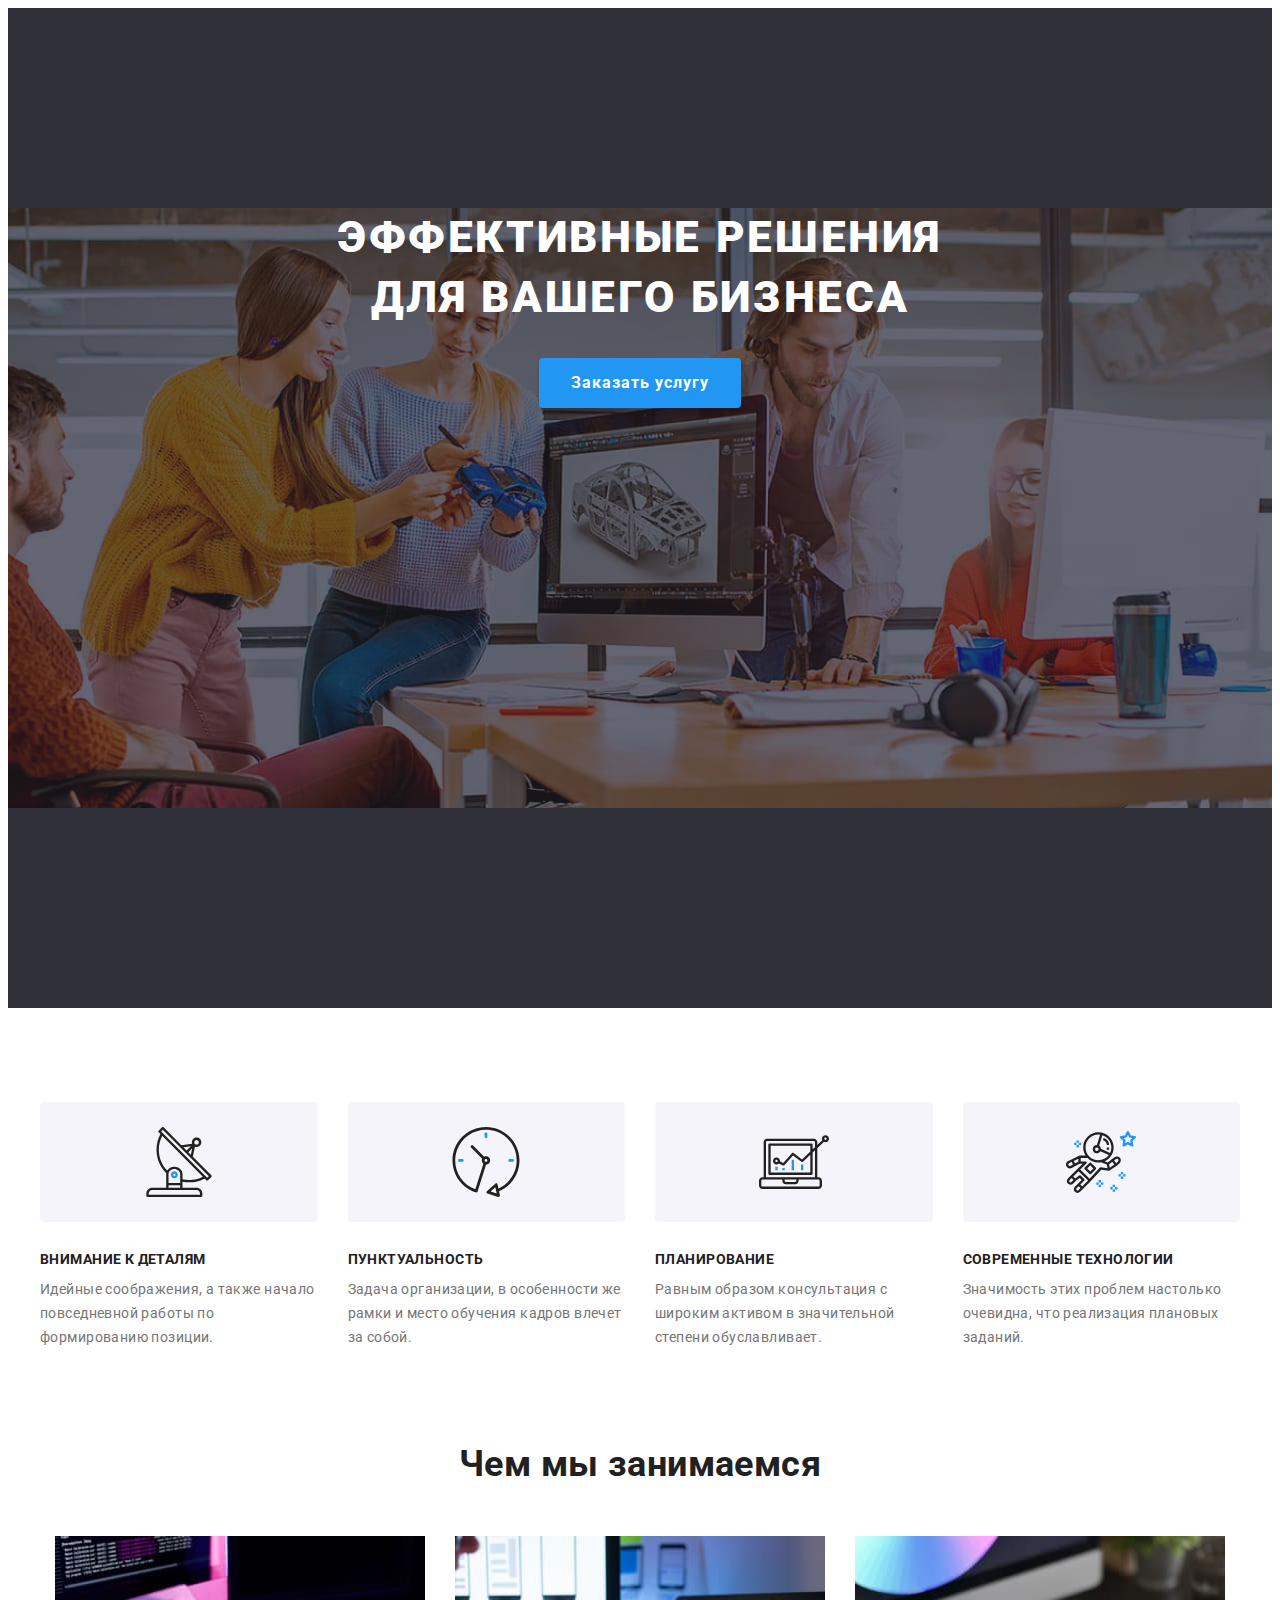
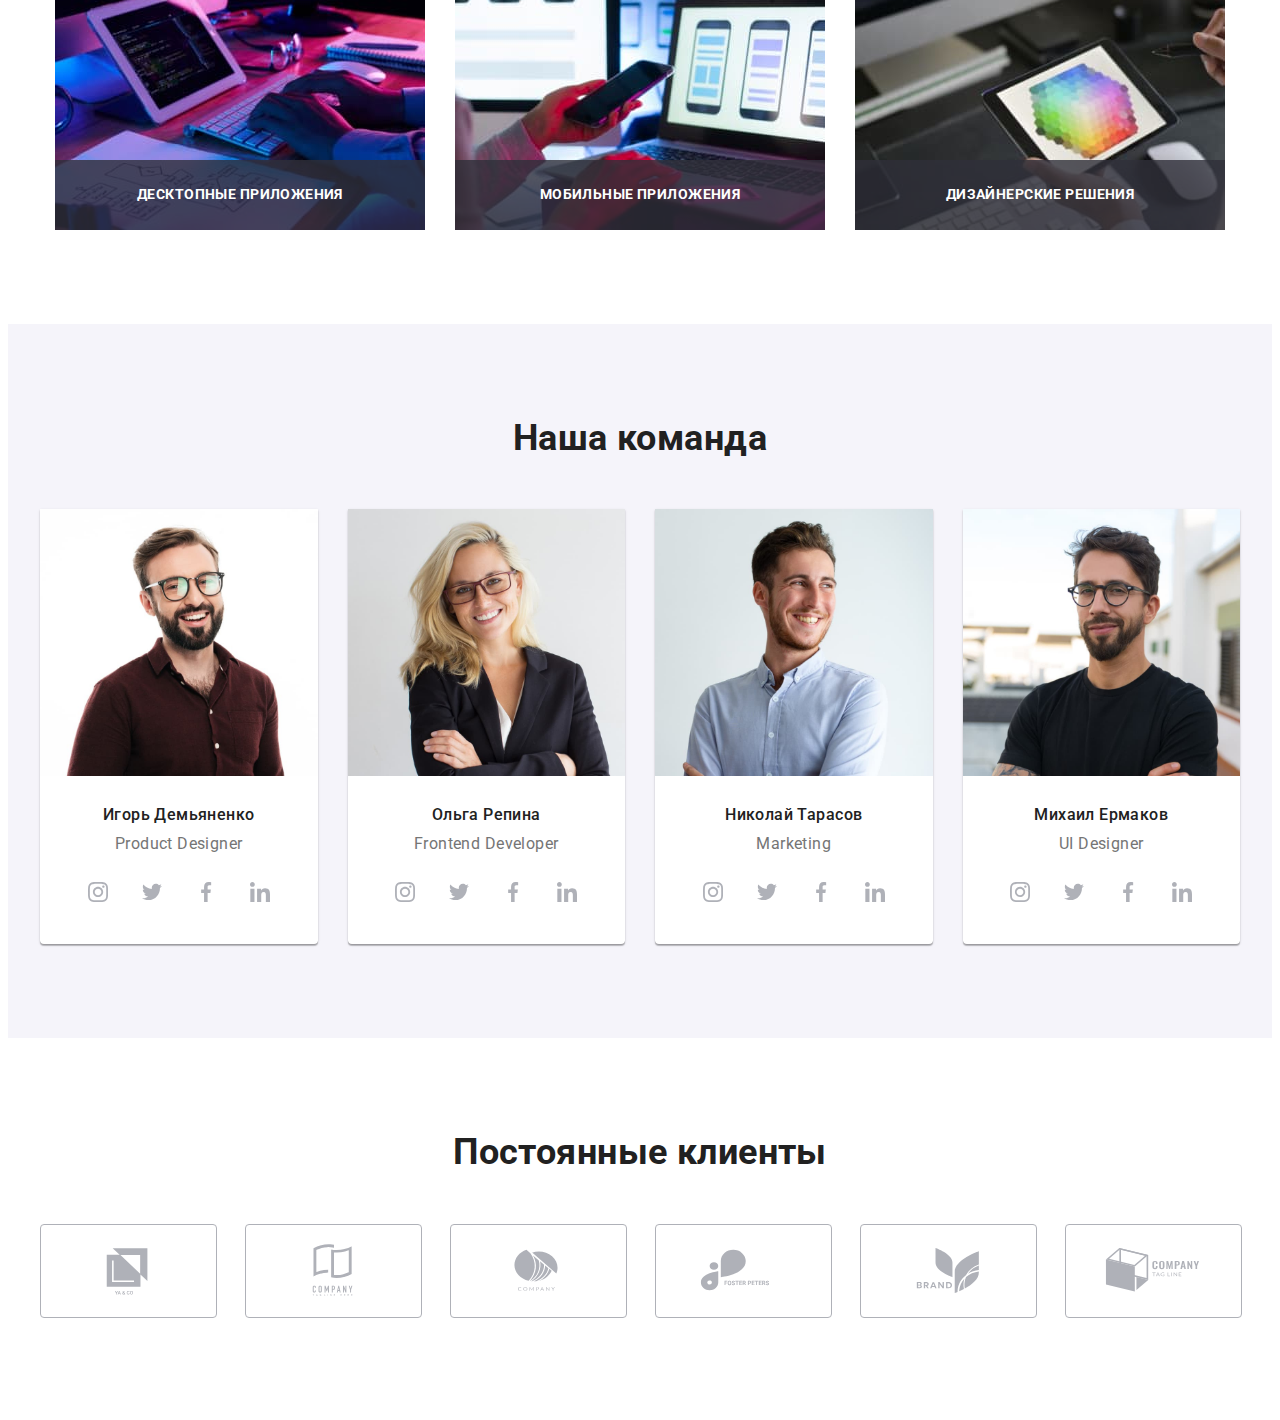
==== commit 1a02f541: "adapts:hero, about, features, team, clients, portfolio" ====
--- a/index.html
+++ b/index.html
@@ -13,7 +13,7 @@
     <link rel="stylesheet" href="./css/main.min.css">
 </head>
 <body>
-    <header class="header">
+    <!-- <header class="header">
         <div class="container nav">
             <a href="./index.html" class="logo logo--dark logo__header"><span class="logo__span">Web</span>Studio</a>
             <nav>
@@ -34,7 +34,7 @@
                         </use></svg>+38 096 111 11 11</a></li>
             </ul>
         </div>
-    </header>
+    </header> -->
     <main> 
     <section class="hero">
         <div class="container">
@@ -226,7 +226,7 @@
         </ul></div>
     </section>
     </main>
-    <footer class="footer">
+    <!-- <footer class="footer">
         <div class="container footer-flex">
             <div class="footer-container">
             <a href="./index.html" class="logo logo--light logo__footer"><span class="logo__span">Web</span>Studio</a>
@@ -271,7 +271,7 @@
                 </form>
             </div>
         </div>
-    </footer>
+    </footer> -->
     <div class="backdrop is-hidden" data-modal> 
         <div class="modal">
             <button class="close-btn" data-modal-close><svg class="icon-close" width="18" height="18">
--- a/css/main.min.css
+++ b/css/main.min.css
@@ -1 +1 @@
-:root{--primary-text-color:#212121;--secondary-text-color:#757575;--white-text-color: #FFFFFF;--accent-color:#2196F3;--secondary-accent-color:#FFFFFF;--primary-bg-color: #FFFFFF;--bg-accent-color:#2F303A;--pf-btn-color: #F5F4FA;--features-icon-box-color:#F5F4FA;--primary-social-icon-fill: #AFB1B8;--secondary-social-icon-fill:#FFFFFF;--clients-icon-fill: #AFB1B8;--clients-icon-fill-hf:#2196F3;--animation-duration: 250ms;--animation-timing-function: cubic-bezier(0.4, 0, 0.2, 1)}.visually-hidden{position:absolute;width:1px;height:1px;margin:-1px;border:0;padding:0;white-space:nowrap;clip-path:inset(100%);clip:rect(0 0 0 0);overflow:hidden}p,h1,h2,h3,h4,h5,h6{margin:0}ul,ol{margin:0;padding-left:0;list-style:none}button{cursor:pointer}a{text-decoration:none}img{display:block;max-width:100%;height:auto}body{font-family:"Roboto",sans-serif;background-color:var(--primary-bg-color);color:var(--primary-text-color);font-size:14px;letter-spacing:.03em}.container{width:100%;margin:0 auto;padding-left:15px;padding-right:15px}@media screen and (min-width: 480px){.container{width:480px}}@media screen and (min-width: 768px){.container{width:768px}}@media screen and (min-width: 1200px){.container{width:1200px}}.title{margin-bottom:50px;font-weight:700;font-size:36px;line-height:1.16;text-align:center;color:var(--primary-text-color)}.logo{font-family:"Raleway",sans-serif;font-weight:700;font-size:26px;line-height:1.19}.logo__span{color:var(--accent-color)}.logo--dark{color:var(--primary-text-color)}.logo--light{color:var(--secondary-accent-color)}.socials{display:flex;justify-content:center}.socials__item{width:44px;height:44px;margin-right:10px}.socials__item:nth-child(n+2){margin-left:10px}.socials__link{width:100%;height:100%;border-radius:50%;background-color:inherit;color:var(--primary-social-icon-fill);display:flex;align-items:center;justify-content:center;transition-property:background-color,color;transition-duration:var(--animation-duration);transition-timing-function:var(--animation-timing-function)}.socials__link:hover,.socials__link:focus{background-color:var(--accent-color);color:var(--primary-bg-color)}.socials__icon{fill:currentColor}.icon--footer-style{background-color:rgba(255,255,255,.1);color:var(--secondary-social-icon-fill)}.contacts__list{display:flex;margin-left:auto}.contacts__item:nth-child(n+2){margin-left:50px}.contacts__link{display:flex;align-items:center;justify-content:center;padding-top:32px;padding-bottom:32px;transition-property:color;transition-duration:var(--animation-duration);transition-timing-function:var(--animation-timing-function);font-weight:500;line-height:1.14;letter-spacing:.02em;color:var(--secondary-text-color);text-decoration:none}.contacts__link:hover,.contacts__link:focus{color:var(--accent-color)}.contacts__icon{display:block;margin-right:10px;fill:currentColor}.hero{max-width:1600px;height:600px;margin-left:auto;margin-right:auto;background-color:var(--bg-accent-color);background-image:linear-gradient(rgba(47, 48, 58, 0.4), rgba(47, 48, 58, 0.4)),url(../images/hero-bg-img.jpg);background-repeat:no-repeat;background-position:50% 50%;padding-top:200px;padding-bottom:200px}.hero__title{font-weight:900;font-size:44px;line-height:1.36;text-align:center;letter-spacing:.06em;text-transform:uppercase;color:var(--secondary-accent-color);max-width:696px;margin:0 auto}.hero__btn{font-family:inherit;font-weight:700;font-size:16px;line-height:1.88;align-items:center;text-align:center;letter-spacing:.06em;background-color:var(--accent-color);color:var(--secondary-accent-color);min-width:200px;box-shadow:0px 4px 4px rgba(0,0,0,.15);border:none;border-radius:4px;margin:30px auto 0 auto;display:block;padding:10px 32px;transition-property:background-color;transition-duration:var(--animation-duration);transition-timing-function:var(--animation-timing-function)}.hero__btn:hover,.hero__btn:focus{background-color:#188ce8}.features__icon{margin-bottom:30px;width:270px;height:120px;background-color:var(--features-icon-box-color);border-radius:4px;display:flex;align-items:center;justify-content:center}.features{padding-bottom:94px;padding-top:94px}.features__list{display:flex}.features__item{display:block;justify-content:space-evenly;max-width:270px}.features__item:nth-child(n+2){margin-left:30px}.features__description{margin-bottom:10px;font-weight:700;font-size:14px;line-height:1.14;text-transform:uppercase;color:var(--primary-text-color)}.features__text{font-weight:400;line-height:1.71;color:var(--secondary-text-color)}.about{padding-bottom:94px}.about__list{display:flex;justify-content:center}.about__item{display:flex;justify-content:center;position:relative}.about__item:not(:last-child){margin-right:30px}.about__text{position:absolute;bottom:0;left:0;width:100%;height:70px;background-color:rgba(47,48,58,.8);display:flex;justify-content:center;align-items:center;font-weight:700;line-height:1.14;text-align:center;text-transform:uppercase;color:var(--secondary-accent-color)}.team{padding-top:94px;padding-bottom:94px;background-color:#f5f4fa}.team__cards{display:flex}.person{display:block;box-shadow:0px 1px 3px rgba(0,0,0,.12),0px 1px 1px rgba(0,0,0,.14),0px 2px 1px rgba(0,0,0,.2);border-radius:0px 0px 4px 4px;background-color:var(--primary-bg-color)}.person:nth-child(n+2){margin-left:30px}.person__information{padding-top:30px;padding-bottom:30px}.person__name{margin-bottom:10px;font-weight:500;font-size:16px;line-height:1.18;text-align:center;color:var(--primary-text-color)}.person__position{margin-bottom:16px;font-weight:400;font-size:16px;line-height:1.18;text-align:center;color:var(--secondary-text-color)}.clients{margin-top:94px;margin-bottom:91px}.clients__list{display:flex;justify-content:center;align-items:center}.clients__item:nth-child(n+2){margin-left:30px}.clients__link{display:flex;justify-content:center;align-items:center;width:170px;height:92px;border:1px solid var(--clients-icon-fill);border-radius:4px;color:var(--clients-icon-fill);transition-property:color,border-color;transition-duration:var(--animation-duration);transition-timing-function:var(--animation-timing-function)}.clients__link:hover,.clients__link:focus{color:var(--clients-icon-fill-hf);border-color:var(--clients-icon-fill-hf)}.clients__icon{fill:currentColor}.backdrop{position:fixed;opacity:1;top:0;left:0;width:100%;height:100%;background-color:rgba(0,0,0,.2);transition-property:opacity;transition-duration:var(--animation-duration);transition-timing-function:var(--animation-timing-function)}.is-hidden{opacity:0;pointer-events:none}.modal{padding:40px;position:absolute;top:50%;left:50%;transform:translate(-50%, -50%);min-height:581px;width:528px;background-color:var(--primary-bg-color);border-radius:4px;transition-duration:var(--animation-duration);transition-timing-function:var(--animation-timing-function)}.close-btn{position:absolute;top:8px;right:8px;display:flex;align-items:center;justify-content:center;width:30px;height:30px;border-radius:50%;border:1px solid rgba(0,0,0,.1);background-color:var(--secondary-accent-color);transition-property:color;transition-duration:var(--animation-duration);transition-timing-function:var(--animation-timing-function)}.close-btn:hover,.close-btn:focus{color:var(--accent-color)}.icon-close{fill:currentColor}.modal-title{margin-bottom:12px;font-weight:700;font-size:20px;line-height:1.15;text-align:center}.modal-form{display:flex;flex-direction:column}.modal-label{margin-bottom:10px;font-weight:400;font-size:14px;line-height:1.14;letter-spacing:.01em;color:var(--secondary-text-color)}.input-wrapper{position:relative}.modal-input{margin-top:4px;padding-left:42px;width:448px;height:40px;border:1px solid rgba(33,33,33,.2);border-radius:4px;transition-property:border-color;transition-duration:var(--animation-duration);transition-timing-function:var(--animation-timing-function)}.modal-input:focus{border-color:var(--accent-color);outline:none}.modal-input:focus+.icon-modal{fill:var(--accent-color)}.icon-modal{position:absolute;left:12px;top:15px;transition:fill var(--animation-duration) var(--animation-timing-function)}.modal-textarea{margin-top:4px;width:448px;height:120px;padding:12px 16px;border:1px solid rgba(33,33,33,.2);border-radius:4px;resize:none;font-weight:400;font-size:14px;line-height:1.14;letter-spacing:.01em;color:rgba(117,117,117,.5);transition-property:border-color;transition-duration:var(--animation-duration);transition-timing-function:var(--animation-timing-function)}.modal-textarea:focus{border-color:var(--accent-color);outline:none}.checkbox{margin-left:24px}.modal-checkbox:checked+.agreement-text span{background-color:var(--accent-color);border:none}.agreement-text span{margin-right:7px;display:flex;align-items:center;justify-content:center;width:16px;height:15px;border:2px solid var(--primary-text-color);border-radius:3px}.agreement-text span:hover{border:2px solid var(--accent-color)}.icon-check{width:100%;height:100%;fill:var(--primary-bg-color)}.agreement-text{display:flex;justify-content:center;align-items:center;font-weight:400;font-size:14px;line-height:1.71;color:var(--secondary-text-color)}.agreement-link{margin-left:2px;text-decoration-line:underline;color:var(--accent-color)}.submit{margin:30px auto 0px auto;min-width:200px;min-height:50px;padding:10px 55px;font-weight:700;font-size:16px;line-height:1.88;display:flex;justify-content:center;align-items:center;text-align:center;letter-spacing:.06em;color:var(--white-text-color);background:var(--accent-color);border-radius:4px;border:none;transition-property:box-shadow;transition-duration:var(--animation-duration);transition-timing-function:var(--animation-timing-function)}.submit:hover,.submit:focus{box-shadow:0px 4px 4px rgba(0,0,0,.15)}.portfolio{padding-top:94px;padding-bottom:94px}.portfolio-nav__item{display:block}.portfolio-nav__item:nth-child(n+2){margin-left:8px}.portfolio-nav{display:flex;margin-bottom:50px;justify-content:center}.portfolio-nav__btn{font-family:inherit;font-weight:500;font-size:16px;line-height:1.62;text-align:center;letter-spacing:.03em;background-color:var(--pf-btn-color);color:var(--primary-text-color);border-radius:4px;border:none;display:block;padding:6px 22px;transition-property:background-color,color,box-shadow;transition-duration:var(--animation-duration);transition-timing-function:var(--animation-timing-function)}.portfolio-nav__btn:hover,.portfolio-nav__btn:focus{background-color:var(--accent-color);color:var(--secondary-accent-color);box-shadow:0px 3px 1px rgba(0,0,0,.1),0px 1px 2px rgba(0,0,0,.08),0px 2px 2px rgba(0,0,0,.12)}.portfolio__list{display:flex;flex-wrap:wrap}.portfolio__item{display:flex;margin-left:0;margin-right:30px;margin-bottom:30px;transition-property:box-shadow;transition-duration:var(--animation-duration);transition-timing-function:var(--animation-timing-function)}.portfolio__item:nth-child(3n+0){margin-right:0px;margin-left:0}.portfolio__item:nth-last-child(-n+3){margin-bottom:0}.portfolio__card{padding-top:20px;padding-bottom:20px;padding-left:24px;padding-right:24px;border:1px solid #eee;border-top:none}.portfolio__title{margin-bottom:4px;font-weight:700;font-size:18px;line-height:2;letter-spacing:.06em;color:var(--primary-text-color)}.portfolio__text{font-weight:400;font-size:16px;line-height:1.88;color:var(--secondary-text-color)}.portfolio__thumb{display:block;position:relative;overflow:hidden}.portfolio__overlay{position:absolute;top:0;left:0;width:100%;height:100%;padding:63px 24px;display:flex;align-items:center;justify-content:center;font-weight:400;font-size:18px;line-height:1.56;color:var(--white-text-color);background-color:rgba(32,148,243,.9);transform:translateY(100%);transition:transform 250ms cubic-bezier(0.4, 0, 0.2, 1)}.portfolio__link:hover,.portfolio__link:focus{box-shadow:0px 1px 1px rgba(0,0,0,.12),0px 4px 4px rgba(0,0,0,.06),1px 4px 6px rgba(0,0,0,.16)}.portfolio__link:focus .portfolio__overlay,.portfolio__link:hover .portfolio__overlay{transform:translateY(0)}.header{border-bottom:1px solid #ececec}.logo__header{display:block;padding-top:24px;padding-bottom:25px;margin-right:93px}.nav{display:flex;align-items:center}.nav__list{display:flex}.nav__item:nth-child(n+2){margin-left:50px}.nav__link{display:block;font-weight:500;line-height:1.14;letter-spacing:.02em;color:var(--primary-text-color);text-decoration:none;padding-top:32px;padding-bottom:32px;transition-property:color;transition-duration:var(--animation-duration);transition-timing-function:var(--animation-timing-function)}.nav__link:hover,.nav__link:focus{color:var(--accent-color)}.current{color:var(--accent-color);text-decoration:none;position:relative}.current::after{content:"";position:absolute;left:0;bottom:-1px;width:100%;height:4px;background:var(--accent-color);border-radius:2px}.footer{background-color:var(--bg-accent-color);padding-top:60px;padding-bottom:60px}.footer-flex{display:flex;align-items:baseline}.footer-contacts{margin-top:20px}.address{font-style:normal;font-weight:400;font-size:14px;line-height:1.71;color:var(--secondary-accent-color);text-decoration:none;transition-property:color,border-color;transition-duration:var(--animation-duration);transition-timing-function:var(--animation-timing-function)}.address:hover,.address:focus{color:var(--accent-color)}.contacts--footer{display:flex;margin-top:9px;color:var(--secondary-text-color)}.join{margin-left:70px}.footer-title{margin-bottom:20px;font-weight:700;line-height:1.14;text-transform:uppercase;color:var(--secondary-accent-color)}.footer-form-div{margin-left:auto}.subscribe-form{display:flex}.subscribe-input{width:358px;height:50px;border:1px solid rgba(255,255,255,.3);border-radius:4px;background-color:var(--bg-accent-color);padding-left:16px;font-weight:400;font-size:16px;line-height:1.25;color:var(--white-text-color);transform:border-color var(--animation-duration) var(--animation-timing-function)}.subscribe-input:hover,.subscribe-input:focus{border-color:var(--accent-color)}.subscribe-btn{width:200px;height:50px;margin-left:12px;margin-right:0px;background:var(--accent-color);box-shadow:0px 4px 4px rgba(0,0,0,.15);border-radius:4px;border:none;font-weight:700;font-size:16px;line-height:1.88;display:flex;align-items:center;text-align:center;justify-content:center;letter-spacing:.06em;color:var(--white-text-color);transform:background-color var(--animation-duration) var(--animation-timing-function)}.subscribe-btn:hover,.subscribe-btn:focus{background-color:#188ce8}.subscribe-icon{margin-left:10px}/*# sourceMappingURL=main.min.css.map */+:root{--primary-text-color:#212121;--secondary-text-color:#757575;--white-text-color: #FFFFFF;--accent-color:#2196F3;--secondary-accent-color:#FFFFFF;--primary-bg-color: #FFFFFF;--bg-accent-color:#2F303A;--pf-btn-color: #F5F4FA;--features-icon-box-color:#F5F4FA;--primary-social-icon-fill: #AFB1B8;--secondary-social-icon-fill:#FFFFFF;--clients-icon-fill: #AFB1B8;--clients-icon-fill-hf:#2196F3;--animation-duration: 250ms;--animation-timing-function: cubic-bezier(0.4, 0, 0.2, 1)}.visually-hidden{position:absolute;width:1px;height:1px;margin:-1px;border:0;padding:0;white-space:nowrap;clip-path:inset(100%);clip:rect(0 0 0 0);overflow:hidden}p,h1,h2,h3,h4,h5,h6{margin:0}ul,ol{margin:0;padding-left:0;list-style:none}button{cursor:pointer}a{text-decoration:none}img{display:block;max-width:100%;height:auto;width:100%}body{font-family:"Roboto",sans-serif;background-color:var(--primary-bg-color);color:var(--primary-text-color);font-size:14px;letter-spacing:.03em}.container{width:100%;margin:0 auto;padding-left:15px;padding-right:15px}@media screen and (min-width: 480px){.container{width:480px}}@media screen and (min-width: 768px){.container{width:768px}}@media screen and (min-width: 1200px){.container{width:1200px}}.title{margin-bottom:30px;font-weight:700;font-size:28px;line-height:1.18;text-align:center;color:var(--primary-text-color)}@media screen and (min-width: 1200px){.title{margin-bottom:50px;font-size:36px;line-height:1.16}}.logo{font-family:"Raleway",sans-serif;font-weight:700;font-size:26px;line-height:1.19}.logo__span{color:var(--accent-color)}.logo--dark{color:var(--primary-text-color)}.logo--light{color:var(--secondary-accent-color)}.socials{display:flex;flex-wrap:wrap;gap:10px;justify-content:center}.socials__item{width:44px;height:44px}.socials__link{width:100%;height:100%;border-radius:50%;background-color:inherit;color:var(--primary-social-icon-fill);display:flex;align-items:center;justify-content:center;transition-property:background-color,color;transition-duration:var(--animation-duration);transition-timing-function:var(--animation-timing-function)}.socials__link:hover,.socials__link:focus{background-color:var(--accent-color);color:var(--primary-bg-color)}.socials__icon{fill:currentColor}.icon--footer-style{background-color:rgba(255,255,255,.1);color:var(--secondary-social-icon-fill)}.contacts__list{display:flex;margin-left:auto}.contacts__item:nth-child(n+2){margin-left:50px}.contacts__link{display:flex;align-items:center;justify-content:center;padding-top:32px;padding-bottom:32px;transition-property:color;transition-duration:var(--animation-duration);transition-timing-function:var(--animation-timing-function);font-weight:500;line-height:1.14;letter-spacing:.02em;color:var(--secondary-text-color);text-decoration:none}.contacts__link:hover,.contacts__link:focus{color:var(--accent-color)}.contacts__icon{display:block;margin-right:10px;fill:currentColor}.hero{max-width:480px;height:400px;margin-left:auto;margin-right:auto;background-color:var(--bg-accent-color);background-image:linear-gradient(rgba(47, 48, 58, 0.4), rgba(47, 48, 58, 0.4)),url(../images/hero-mobile-bg-img.jpg);background-repeat:no-repeat;background-position:50% 50%;padding-top:118px;padding-bottom:118px}@media screen and (min-width: 768px){.hero{max-width:768px;height:400px;background-image:linear-gradient(rgba(47, 48, 58, 0.4), rgba(47, 48, 58, 0.4)),url(../images/hero-tablet-bg-img.jpg)}}@media screen and (min-width: 1200px){.hero{max-width:1600px;height:600px;padding-top:200px;padding-bottom:200px;background-image:linear-gradient(rgba(47, 48, 58, 0.4), rgba(47, 48, 58, 0.4)),url(../images/hero-bg-img.jpg)}}.hero__title{font-weight:900;font-size:26px;line-height:1.62;text-align:center;letter-spacing:.06em;text-transform:uppercase;color:var(--secondary-accent-color);max-width:360px;margin:0 auto}@media screen and (min-width: 1200px){.hero__title{font-size:44px;line-height:1.36;max-width:696px}}.hero__btn{font-family:inherit;font-weight:700;font-size:16px;line-height:1.88;align-items:center;text-align:center;letter-spacing:.06em;background-color:var(--accent-color);color:var(--secondary-accent-color);min-width:200px;box-shadow:0px 4px 4px rgba(0,0,0,.15);border:none;border-radius:4px;margin:30px auto 0 auto;display:block;padding:10px 32px;transition-property:background-color;transition-duration:var(--animation-duration);transition-timing-function:var(--animation-timing-function)}.hero__btn:hover,.hero__btn:focus{background-color:#188ce8}.features{padding-bottom:60px;padding-top:60px}@media screen and (min-width: 1200px){.features{padding-bottom:94px;padding-top:94px}}.features__list{display:flex;flex-wrap:wrap;gap:30px}.features__item{width:100%}@media screen and (min-width: 768px){.features__item{width:calc((100% - 30px)/2)}}@media screen and (min-width: 1200px){.features__item{width:calc((100% - 90px)/4)}}.features__icon{margin-bottom:30px;width:100%;height:120px;background-color:var(--features-icon-box-color);border-radius:4px;display:flex;align-items:center;justify-content:center}.features__description{margin-bottom:10px;font-weight:700;font-size:14px;line-height:1.14;text-transform:uppercase;color:var(--primary-text-color)}@media screen and (max-width: 767px){.features__description{display:flex;justify-content:center}}.features__text{font-weight:400;line-height:1.71;color:var(--secondary-text-color)}.about{padding-bottom:94px}@media screen and (max-width: 1199px){.about{display:none}}.about__list{display:flex;justify-content:center}.about__item{display:flex;justify-content:center;position:relative}.about__item:not(:last-child){margin-right:30px}.about__text{position:absolute;bottom:0;left:0;width:100%;height:70px;background-color:rgba(47,48,58,.8);display:flex;justify-content:center;align-items:center;font-weight:700;line-height:1.14;text-align:center;text-transform:uppercase;color:var(--secondary-accent-color)}.team{background-color:#f5f4fa;padding-bottom:60px;padding-top:60px}@media screen and (min-width: 1200px){.team{padding-bottom:94px;padding-top:94px}}.team__cards{display:flex;flex-wrap:wrap;gap:30px}.person{width:100%;box-shadow:0px 1px 3px rgba(0,0,0,.12),0px 1px 1px rgba(0,0,0,.14),0px 2px 1px rgba(0,0,0,.2);border-radius:0px 0px 4px 4px;background-color:var(--primary-bg-color)}@media screen and (min-width: 768px){.person{width:calc((100% - 30px)/2)}}@media screen and (min-width: 1200px){.person{width:calc((100% - 90px)/4)}}.person__information{padding-top:30px;padding-bottom:24px}@media screen and (min-width: 1200px){.person__information{padding-bottom:30px}}.person__name{margin-bottom:10px;font-weight:500;font-size:16px;line-height:1.18;text-align:center;color:var(--primary-text-color)}.person__position{margin-bottom:16px;font-weight:400;font-size:16px;line-height:1.18;text-align:center;color:var(--secondary-text-color)}.clients{padding-bottom:60px;padding-top:60px}@media screen and (min-width: 1200px){.clients{padding-bottom:94px;padding-top:94px}}.clients__list{display:flex;flex-wrap:wrap;gap:30px}.clients__item{width:calc((100% - 30px)/2)}@media screen and (min-width: 768px){.clients__item{width:calc((100% - 60px)/3)}}@media screen and (min-width: 1200px){.clients__item{width:calc((100% - 150px)/6)}}.clients__link{display:flex;justify-content:center;align-items:center;width:100%;height:92px;border:1px solid var(--clients-icon-fill);border-radius:4px;color:var(--clients-icon-fill);transition-property:color,border-color;transition-duration:var(--animation-duration);transition-timing-function:var(--animation-timing-function)}.clients__link:hover,.clients__link:focus{color:var(--clients-icon-fill-hf);border-color:var(--clients-icon-fill-hf)}.clients__icon{fill:currentColor}.backdrop{position:fixed;opacity:1;top:0;left:0;width:100%;height:100%;background-color:rgba(0,0,0,.2);transition-property:opacity;transition-duration:var(--animation-duration);transition-timing-function:var(--animation-timing-function)}.is-hidden{opacity:0;pointer-events:none}.modal{padding:40px;position:absolute;top:50%;left:50%;transform:translate(-50%, -50%);min-height:581px;width:528px;background-color:var(--primary-bg-color);border-radius:4px;transition-duration:var(--animation-duration);transition-timing-function:var(--animation-timing-function)}.close-btn{position:absolute;top:8px;right:8px;display:flex;align-items:center;justify-content:center;width:30px;height:30px;border-radius:50%;border:1px solid rgba(0,0,0,.1);background-color:var(--secondary-accent-color);transition-property:color;transition-duration:var(--animation-duration);transition-timing-function:var(--animation-timing-function)}.close-btn:hover,.close-btn:focus{color:var(--accent-color)}.icon-close{fill:currentColor}.modal-title{margin-bottom:12px;font-weight:700;font-size:20px;line-height:1.15;text-align:center}.modal-form{display:flex;flex-direction:column}.modal-label{margin-bottom:10px;font-weight:400;font-size:14px;line-height:1.14;letter-spacing:.01em;color:var(--secondary-text-color)}.input-wrapper{position:relative}.modal-input{margin-top:4px;padding-left:42px;width:448px;height:40px;border:1px solid rgba(33,33,33,.2);border-radius:4px;transition-property:border-color;transition-duration:var(--animation-duration);transition-timing-function:var(--animation-timing-function)}.modal-input:focus{border-color:var(--accent-color);outline:none}.modal-input:focus+.icon-modal{fill:var(--accent-color)}.icon-modal{position:absolute;left:12px;top:15px;transition:fill var(--animation-duration) var(--animation-timing-function)}.modal-textarea{margin-top:4px;width:448px;height:120px;padding:12px 16px;border:1px solid rgba(33,33,33,.2);border-radius:4px;resize:none;font-weight:400;font-size:14px;line-height:1.14;letter-spacing:.01em;color:rgba(117,117,117,.5);transition-property:border-color;transition-duration:var(--animation-duration);transition-timing-function:var(--animation-timing-function)}.modal-textarea:focus{border-color:var(--accent-color);outline:none}.checkbox{margin-left:24px}.modal-checkbox:checked+.agreement-text span{background-color:var(--accent-color);border:none}.agreement-text span{margin-right:7px;display:flex;align-items:center;justify-content:center;width:16px;height:15px;border:2px solid var(--primary-text-color);border-radius:3px}.agreement-text span:hover{border:2px solid var(--accent-color)}.icon-check{width:100%;height:100%;fill:var(--primary-bg-color)}.agreement-text{display:flex;justify-content:center;align-items:center;font-weight:400;font-size:14px;line-height:1.71;color:var(--secondary-text-color)}.agreement-link{margin-left:2px;text-decoration-line:underline;color:var(--accent-color)}.submit{margin:30px auto 0px auto;min-width:200px;min-height:50px;padding:10px 55px;font-weight:700;font-size:16px;line-height:1.88;display:flex;justify-content:center;align-items:center;text-align:center;letter-spacing:.06em;color:var(--white-text-color);background:var(--accent-color);border-radius:4px;border:none;transition-property:box-shadow;transition-duration:var(--animation-duration);transition-timing-function:var(--animation-timing-function)}.submit:hover,.submit:focus{box-shadow:0px 4px 4px rgba(0,0,0,.15)}.portfolio{padding-bottom:60px;padding-top:60px}@media screen and (min-width: 1200px){.portfolio{padding-bottom:94px;padding-top:94px}}.portfolio-nav{display:flex;flex-wrap:wrap;gap:8px}@media screen and (min-width: 768px){.portfolio-nav{justify-content:center}}@media screen and (max-width: 767px){.portfolio-nav{margin-bottom:40px}}@media screen and (min-width: 768px)and (max-width: 1199px){.portfolio-nav{margin-bottom:30px}}@media screen and (min-width: 1200px){.portfolio-nav{margin-bottom:50px}}.portfolio-nav__btn{font-family:inherit;font-weight:500;font-size:16px;line-height:1.62;text-align:center;letter-spacing:.03em;background-color:var(--pf-btn-color);color:var(--primary-text-color);border-radius:4px;border:none;display:block;padding:6px 22px;transition-property:background-color,color,box-shadow;transition-duration:var(--animation-duration);transition-timing-function:var(--animation-timing-function)}.portfolio-nav__btn:hover,.portfolio-nav__btn:focus{background-color:var(--accent-color);color:var(--secondary-accent-color);box-shadow:0px 3px 1px rgba(0,0,0,.1),0px 1px 2px rgba(0,0,0,.08),0px 2px 2px rgba(0,0,0,.12)}.portfolio__list{display:flex;flex-wrap:wrap;gap:30px}.portfolio__item{width:100%;transition-property:box-shadow;transition-duration:var(--animation-duration);transition-timing-function:var(--animation-timing-function)}@media screen and (min-width: 768px){.portfolio__item{width:calc((100% - 30px)/2)}}@media screen and (min-width: 1200px){.portfolio__item{width:calc((100% - 60px)/3)}}.portfolio__card{width:100%;padding-top:20px;padding-bottom:20px;padding-left:24px;padding-right:24px;border:1px solid #eee;border-top:none}.portfolio__title{margin-bottom:4px;font-weight:700;font-size:18px;line-height:2;letter-spacing:.06em;color:var(--primary-text-color)}.portfolio__text{font-weight:400;font-size:16px;line-height:1.88;color:var(--secondary-text-color)}.portfolio__thumb{width:100%;position:relative;overflow:hidden}.portfolio__overlay{position:absolute;top:0;left:0;width:100%;height:100%;padding:63px 24px;display:flex;align-items:center;justify-content:center;font-weight:400;font-size:18px;line-height:1.56;color:var(--white-text-color);background-color:rgba(32,148,243,.9);transform:translateY(100%);transition:transform 250ms cubic-bezier(0.4, 0, 0.2, 1)}.portfolio__link:hover,.portfolio__link:focus{box-shadow:0px 1px 1px rgba(0,0,0,.12),0px 4px 4px rgba(0,0,0,.06),1px 4px 6px rgba(0,0,0,.16)}.portfolio__link:focus .portfolio__overlay,.portfolio__link:hover .portfolio__overlay{transform:translateY(0)}.header{border-bottom:1px solid #ececec}.logo__header{display:block;padding-top:24px;padding-bottom:25px;margin-right:93px}.nav{display:flex;align-items:center}.nav__list{display:flex}.nav__item:nth-child(n+2){margin-left:50px}.nav__link{display:block;font-weight:500;line-height:1.14;letter-spacing:.02em;color:var(--primary-text-color);text-decoration:none;padding-top:32px;padding-bottom:32px;transition-property:color;transition-duration:var(--animation-duration);transition-timing-function:var(--animation-timing-function)}.nav__link:hover,.nav__link:focus{color:var(--accent-color)}.current{color:var(--accent-color);text-decoration:none;position:relative}.current::after{content:"";position:absolute;left:0;bottom:-1px;width:100%;height:4px;background:var(--accent-color);border-radius:2px}.footer{background-color:var(--bg-accent-color);padding-top:60px;padding-bottom:60px}.footer-flex{display:flex;align-items:baseline}.footer-contacts{margin-top:20px}.address{font-style:normal;font-weight:400;font-size:14px;line-height:1.71;color:var(--secondary-accent-color);text-decoration:none;transition-property:color,border-color;transition-duration:var(--animation-duration);transition-timing-function:var(--animation-timing-function)}.address:hover,.address:focus{color:var(--accent-color)}.contacts--footer{display:flex;margin-top:9px;color:var(--secondary-text-color)}.join{margin-left:70px}.footer-title{margin-bottom:20px;font-weight:700;line-height:1.14;text-transform:uppercase;color:var(--secondary-accent-color)}.footer-form-div{margin-left:auto}.subscribe-form{display:flex}.subscribe-input{width:358px;height:50px;border:1px solid rgba(255,255,255,.3);border-radius:4px;background-color:var(--bg-accent-color);padding-left:16px;font-weight:400;font-size:16px;line-height:1.25;color:var(--white-text-color);transform:border-color var(--animation-duration) var(--animation-timing-function)}.subscribe-input:hover,.subscribe-input:focus{border-color:var(--accent-color)}.subscribe-btn{width:200px;height:50px;margin-left:12px;margin-right:0px;background:var(--accent-color);box-shadow:0px 4px 4px rgba(0,0,0,.15);border-radius:4px;border:none;font-weight:700;font-size:16px;line-height:1.88;display:flex;align-items:center;text-align:center;justify-content:center;letter-spacing:.06em;color:var(--white-text-color);transform:background-color var(--animation-duration) var(--animation-timing-function)}.subscribe-btn:hover,.subscribe-btn:focus{background-color:#188ce8}.subscribe-icon{margin-left:10px}/*# sourceMappingURL=main.min.css.map */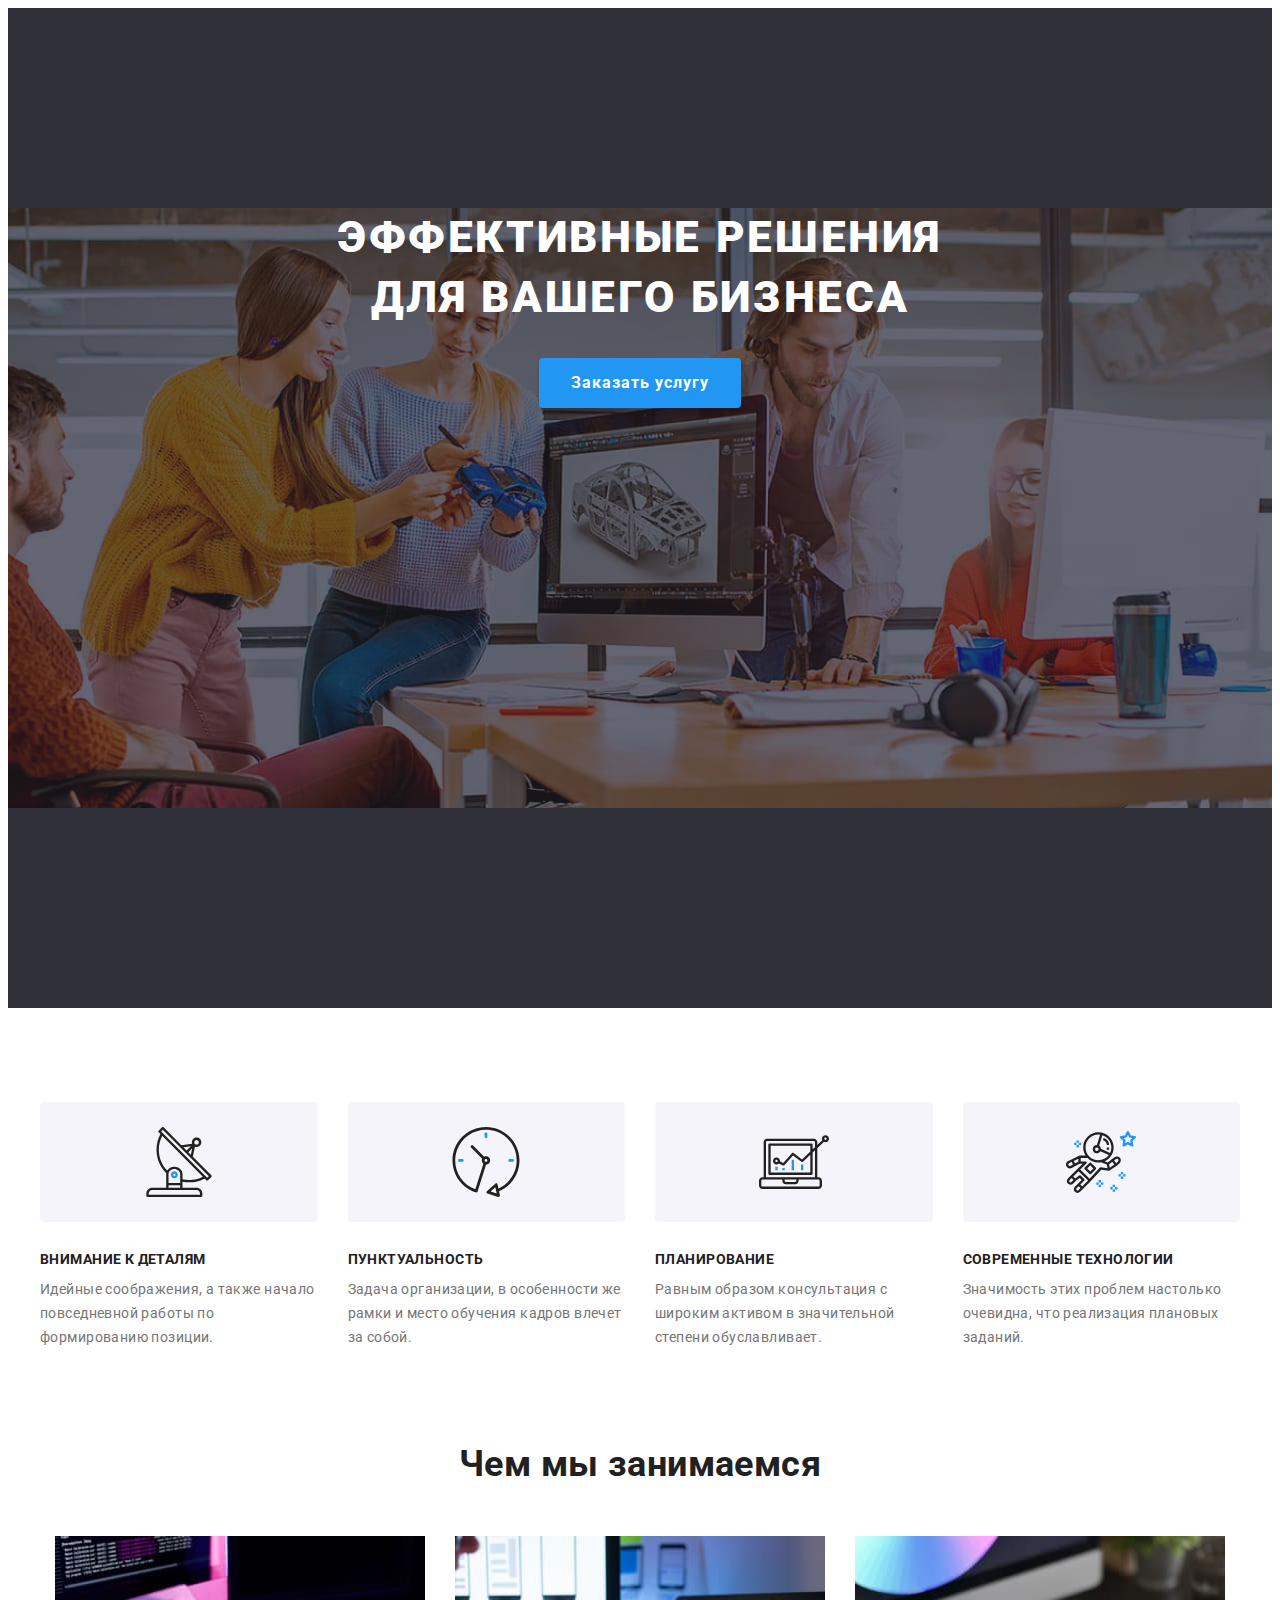
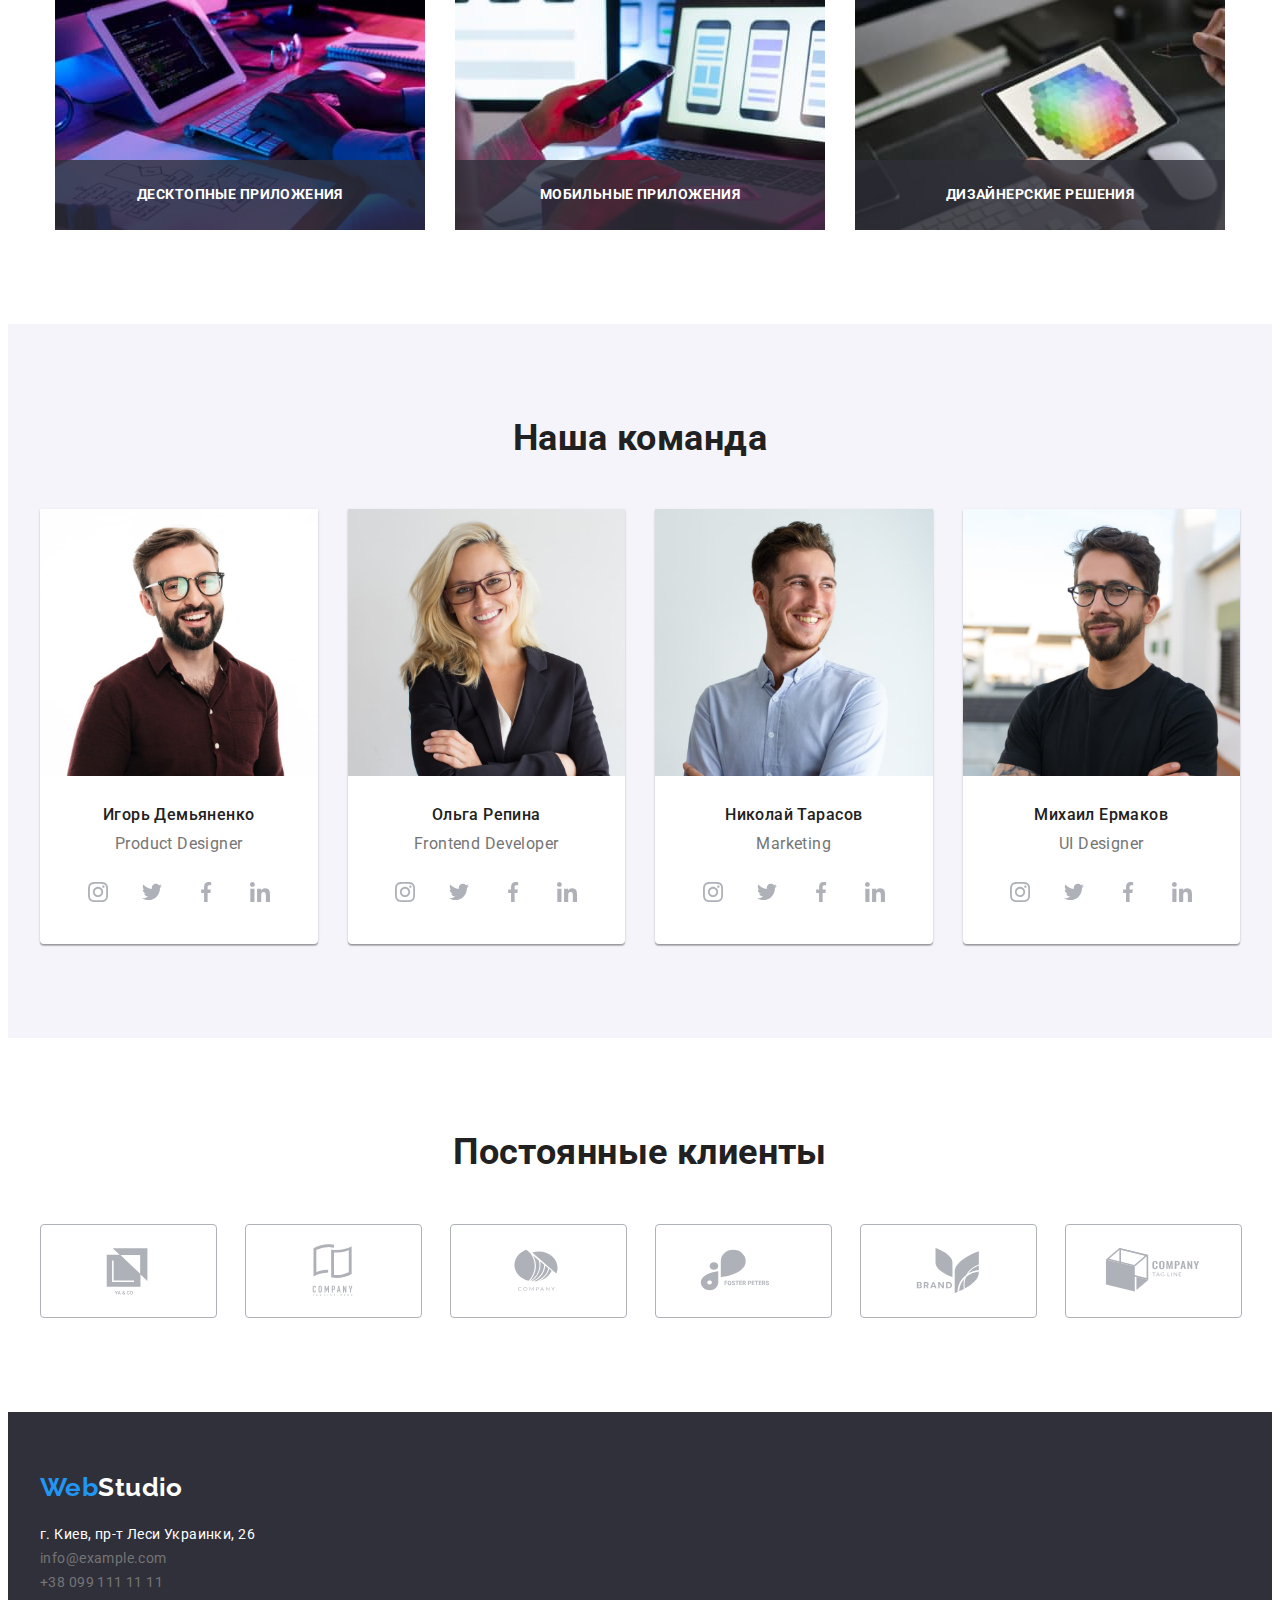
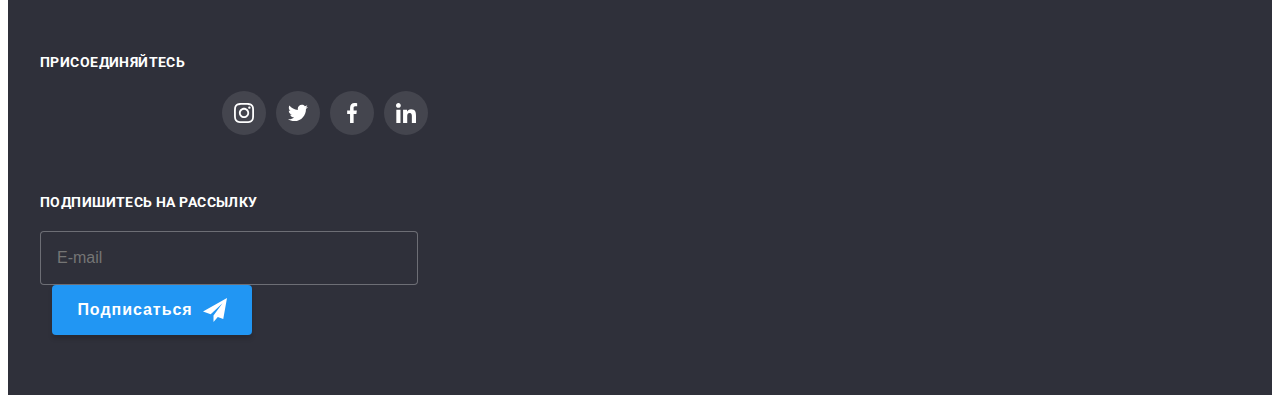
==== commit 592bc47e: "eror footer" ====
--- a/index.html
+++ b/index.html
@@ -226,11 +226,12 @@
         </ul></div>
     </section>
     </main>
-    <!-- <footer class="footer">
-        <div class="container footer-flex">
-            <div class="footer-container">
-            <a href="./index.html" class="logo logo--light logo__footer"><span class="logo__span">Web</span>Studio</a>
-            <address>
+    <footer class="footer">
+        <div class="container">
+            <ul class="footer__list">
+                <li class="footer__item">
+                    <a href="./index.html" class="logo logo--light logo__footer"><span class="logo__span">Web</span>Studio</a>
+                <address>
                 <ul class="footer-contacts">
                     <li><a href="https://goo.gl/maps/pPcLnvjaUrZ2ZYLMA" 
                         target="_blank" 
@@ -240,38 +241,42 @@
                     <li><a href="mailto:info@example.com" class="address contacts--footer">info@example.com</a></li>
                     <li><a href="tel:+380991111111" class="address contacts--footer">+38 099 111 11 11</a></li>
                 </ul>
-            </address> </div>
-            <div class="join">
-            <p class="footer-title">Присоединяйтесь</p>
-            <ul class="socials">
-                <li class="socials__item"><a href="" class="socials__link icon--footer-style ">
-                    <svg class="socials__icon" width="20" height="20">
-                    <use href="./images/symbol-defs.svg#icon-instagram">
-                    </use></svg></a></li>
-                <li class="socials__item"><a href="" class="socials__link icon--footer-style ">
-                    <svg class="socials__icon" width="20" height="20">
-                    <use href="./images/symbol-defs.svg#icon-twitter">
-                    </use></svg></a></li>
-                <li class="socials__item"><a href="" class="socials__link icon--footer-style ">
-                    <svg class="socials__icon" width="20" height="20">
-                    <use href="./images/symbol-defs.svg#icon-facebook">
-                    </use></svg></a></li>
-                <li class="socials__item"><a href="" class="socials__link icon--footer-style ">
-                    <svg class="socials__icon" width="20" height="20">
-                    <use href="./images/symbol-defs.svg#icon-linkedin">
-                    </use></svg></a></li>
-            </ul></div>
-            <div class="footer-form-div">
-                <p class="footer-title">Подпишитесь на рассылку</p>
-                <form action="" class="subscribe-form">
-                    <label> <input type="email" name="subscribe-email" class="subscribe-input" placeholder="E-mail" required></label>
-                    <button type="submit" class="subscribe-btn">Подписаться<svg class="subscribe-icon" width="24" height="24">
-                        <use href="./images/symbol-defs.svg#icon-footer-send">
-                        </use></svg></button>
-                </form>
-            </div>
-        </div>
-    </footer> -->
+            </address>
+                </li>
+                
+            <li class="footer__item">
+                <p class="footer-title">Присоединяйтесь</p>
+                <ul class="socials">
+                    <li class="socials__item"><a href="" class="socials__link icon--footer-style ">
+                        <svg class="socials__icon" width="20" height="20">
+                        <use href="./images/symbol-defs.svg#icon-instagram">
+                        </use></svg></a></li>
+                    <li class="socials__item"><a href="" class="socials__link icon--footer-style ">
+                        <svg class="socials__icon" width="20" height="20">
+                        <use href="./images/symbol-defs.svg#icon-twitter">
+                        </use></svg></a></li>
+                    <li class="socials__item"><a href="" class="socials__link icon--footer-style ">
+                        <svg class="socials__icon" width="20" height="20">
+                        <use href="./images/symbol-defs.svg#icon-facebook">
+                        </use></svg></a></li>
+                    <li class="socials__item"><a href="" class="socials__link icon--footer-style ">
+                        <svg class="socials__icon" width="20" height="20">
+                        <use href="./images/symbol-defs.svg#icon-linkedin">
+                        </use></svg></a></li>
+                </ul>
+            </li>
+            <li class="footer__item">
+                    <p class="footer-title">Подпишитесь на рассылку</p>
+                    <form action="" class="subscribe-form">
+                        <label><input type="email" name="subscribe-email" class="subscribe-input" placeholder="E-mail" required></label>
+                        <button type="submit" class="subscribe-btn">Подписаться<svg class="subscribe-icon" width="24" height="24">
+                            <use href="./images/symbol-defs.svg#icon-footer-send">
+                            </use></svg></button>
+                    </form>
+                </div>
+            </li>
+        </ul>
+    </footer>
     <div class="backdrop is-hidden" data-modal> 
         <div class="modal">
             <button class="close-btn" data-modal-close><svg class="icon-close" width="18" height="18">
@@ -307,7 +312,6 @@
                         <a href="" class="agreement-link">Условия договора</a></label></div>
                     <button type="submit" class="submit">Отправить</button>
                 </form>
-            </div>
     </div>
     <script src="./js/modal.js"></script>
 </body>
--- a/css/main.min.css
+++ b/css/main.min.css
@@ -1 +1 @@
-:root{--primary-text-color:#212121;--secondary-text-color:#757575;--white-text-color: #FFFFFF;--accent-color:#2196F3;--secondary-accent-color:#FFFFFF;--primary-bg-color: #FFFFFF;--bg-accent-color:#2F303A;--pf-btn-color: #F5F4FA;--features-icon-box-color:#F5F4FA;--primary-social-icon-fill: #AFB1B8;--secondary-social-icon-fill:#FFFFFF;--clients-icon-fill: #AFB1B8;--clients-icon-fill-hf:#2196F3;--animation-duration: 250ms;--animation-timing-function: cubic-bezier(0.4, 0, 0.2, 1)}.visually-hidden{position:absolute;width:1px;height:1px;margin:-1px;border:0;padding:0;white-space:nowrap;clip-path:inset(100%);clip:rect(0 0 0 0);overflow:hidden}p,h1,h2,h3,h4,h5,h6{margin:0}ul,ol{margin:0;padding-left:0;list-style:none}button{cursor:pointer}a{text-decoration:none}img{display:block;max-width:100%;height:auto;width:100%}body{font-family:"Roboto",sans-serif;background-color:var(--primary-bg-color);color:var(--primary-text-color);font-size:14px;letter-spacing:.03em}.container{width:100%;margin:0 auto;padding-left:15px;padding-right:15px}@media screen and (min-width: 480px){.container{width:480px}}@media screen and (min-width: 768px){.container{width:768px}}@media screen and (min-width: 1200px){.container{width:1200px}}.title{margin-bottom:30px;font-weight:700;font-size:28px;line-height:1.18;text-align:center;color:var(--primary-text-color)}@media screen and (min-width: 1200px){.title{margin-bottom:50px;font-size:36px;line-height:1.16}}.logo{font-family:"Raleway",sans-serif;font-weight:700;font-size:26px;line-height:1.19}.logo__span{color:var(--accent-color)}.logo--dark{color:var(--primary-text-color)}.logo--light{color:var(--secondary-accent-color)}.socials{display:flex;flex-wrap:wrap;gap:10px;justify-content:center}.socials__item{width:44px;height:44px}.socials__link{width:100%;height:100%;border-radius:50%;background-color:inherit;color:var(--primary-social-icon-fill);display:flex;align-items:center;justify-content:center;transition-property:background-color,color;transition-duration:var(--animation-duration);transition-timing-function:var(--animation-timing-function)}.socials__link:hover,.socials__link:focus{background-color:var(--accent-color);color:var(--primary-bg-color)}.socials__icon{fill:currentColor}.icon--footer-style{background-color:rgba(255,255,255,.1);color:var(--secondary-social-icon-fill)}.contacts__list{display:flex;margin-left:auto}.contacts__item:nth-child(n+2){margin-left:50px}.contacts__link{display:flex;align-items:center;justify-content:center;padding-top:32px;padding-bottom:32px;transition-property:color;transition-duration:var(--animation-duration);transition-timing-function:var(--animation-timing-function);font-weight:500;line-height:1.14;letter-spacing:.02em;color:var(--secondary-text-color);text-decoration:none}.contacts__link:hover,.contacts__link:focus{color:var(--accent-color)}.contacts__icon{display:block;margin-right:10px;fill:currentColor}.hero{max-width:480px;height:400px;margin-left:auto;margin-right:auto;background-color:var(--bg-accent-color);background-image:linear-gradient(rgba(47, 48, 58, 0.4), rgba(47, 48, 58, 0.4)),url(../images/hero-mobile-bg-img.jpg);background-repeat:no-repeat;background-position:50% 50%;padding-top:118px;padding-bottom:118px}@media screen and (min-width: 768px){.hero{max-width:768px;height:400px;background-image:linear-gradient(rgba(47, 48, 58, 0.4), rgba(47, 48, 58, 0.4)),url(../images/hero-tablet-bg-img.jpg)}}@media screen and (min-width: 1200px){.hero{max-width:1600px;height:600px;padding-top:200px;padding-bottom:200px;background-image:linear-gradient(rgba(47, 48, 58, 0.4), rgba(47, 48, 58, 0.4)),url(../images/hero-bg-img.jpg)}}.hero__title{font-weight:900;font-size:26px;line-height:1.62;text-align:center;letter-spacing:.06em;text-transform:uppercase;color:var(--secondary-accent-color);max-width:360px;margin:0 auto}@media screen and (min-width: 1200px){.hero__title{font-size:44px;line-height:1.36;max-width:696px}}.hero__btn{font-family:inherit;font-weight:700;font-size:16px;line-height:1.88;align-items:center;text-align:center;letter-spacing:.06em;background-color:var(--accent-color);color:var(--secondary-accent-color);min-width:200px;box-shadow:0px 4px 4px rgba(0,0,0,.15);border:none;border-radius:4px;margin:30px auto 0 auto;display:block;padding:10px 32px;transition-property:background-color;transition-duration:var(--animation-duration);transition-timing-function:var(--animation-timing-function)}.hero__btn:hover,.hero__btn:focus{background-color:#188ce8}.features{padding-bottom:60px;padding-top:60px}@media screen and (min-width: 1200px){.features{padding-bottom:94px;padding-top:94px}}.features__list{display:flex;flex-wrap:wrap;gap:30px}.features__item{width:100%}@media screen and (min-width: 768px){.features__item{width:calc((100% - 30px)/2)}}@media screen and (min-width: 1200px){.features__item{width:calc((100% - 90px)/4)}}.features__icon{margin-bottom:30px;width:100%;height:120px;background-color:var(--features-icon-box-color);border-radius:4px;display:flex;align-items:center;justify-content:center}.features__description{margin-bottom:10px;font-weight:700;font-size:14px;line-height:1.14;text-transform:uppercase;color:var(--primary-text-color)}@media screen and (max-width: 767px){.features__description{display:flex;justify-content:center}}.features__text{font-weight:400;line-height:1.71;color:var(--secondary-text-color)}.about{padding-bottom:94px}@media screen and (max-width: 1199px){.about{display:none}}.about__list{display:flex;justify-content:center}.about__item{display:flex;justify-content:center;position:relative}.about__item:not(:last-child){margin-right:30px}.about__text{position:absolute;bottom:0;left:0;width:100%;height:70px;background-color:rgba(47,48,58,.8);display:flex;justify-content:center;align-items:center;font-weight:700;line-height:1.14;text-align:center;text-transform:uppercase;color:var(--secondary-accent-color)}.team{background-color:#f5f4fa;padding-bottom:60px;padding-top:60px}@media screen and (min-width: 1200px){.team{padding-bottom:94px;padding-top:94px}}.team__cards{display:flex;flex-wrap:wrap;gap:30px}.person{width:100%;box-shadow:0px 1px 3px rgba(0,0,0,.12),0px 1px 1px rgba(0,0,0,.14),0px 2px 1px rgba(0,0,0,.2);border-radius:0px 0px 4px 4px;background-color:var(--primary-bg-color)}@media screen and (min-width: 768px){.person{width:calc((100% - 30px)/2)}}@media screen and (min-width: 1200px){.person{width:calc((100% - 90px)/4)}}.person__information{padding-top:30px;padding-bottom:24px}@media screen and (min-width: 1200px){.person__information{padding-bottom:30px}}.person__name{margin-bottom:10px;font-weight:500;font-size:16px;line-height:1.18;text-align:center;color:var(--primary-text-color)}.person__position{margin-bottom:16px;font-weight:400;font-size:16px;line-height:1.18;text-align:center;color:var(--secondary-text-color)}.clients{padding-bottom:60px;padding-top:60px}@media screen and (min-width: 1200px){.clients{padding-bottom:94px;padding-top:94px}}.clients__list{display:flex;flex-wrap:wrap;gap:30px}.clients__item{width:calc((100% - 30px)/2)}@media screen and (min-width: 768px){.clients__item{width:calc((100% - 60px)/3)}}@media screen and (min-width: 1200px){.clients__item{width:calc((100% - 150px)/6)}}.clients__link{display:flex;justify-content:center;align-items:center;width:100%;height:92px;border:1px solid var(--clients-icon-fill);border-radius:4px;color:var(--clients-icon-fill);transition-property:color,border-color;transition-duration:var(--animation-duration);transition-timing-function:var(--animation-timing-function)}.clients__link:hover,.clients__link:focus{color:var(--clients-icon-fill-hf);border-color:var(--clients-icon-fill-hf)}.clients__icon{fill:currentColor}.backdrop{position:fixed;opacity:1;top:0;left:0;width:100%;height:100%;background-color:rgba(0,0,0,.2);transition-property:opacity;transition-duration:var(--animation-duration);transition-timing-function:var(--animation-timing-function)}.is-hidden{opacity:0;pointer-events:none}.modal{padding:40px;position:absolute;top:50%;left:50%;transform:translate(-50%, -50%);min-height:581px;width:528px;background-color:var(--primary-bg-color);border-radius:4px;transition-duration:var(--animation-duration);transition-timing-function:var(--animation-timing-function)}.close-btn{position:absolute;top:8px;right:8px;display:flex;align-items:center;justify-content:center;width:30px;height:30px;border-radius:50%;border:1px solid rgba(0,0,0,.1);background-color:var(--secondary-accent-color);transition-property:color;transition-duration:var(--animation-duration);transition-timing-function:var(--animation-timing-function)}.close-btn:hover,.close-btn:focus{color:var(--accent-color)}.icon-close{fill:currentColor}.modal-title{margin-bottom:12px;font-weight:700;font-size:20px;line-height:1.15;text-align:center}.modal-form{display:flex;flex-direction:column}.modal-label{margin-bottom:10px;font-weight:400;font-size:14px;line-height:1.14;letter-spacing:.01em;color:var(--secondary-text-color)}.input-wrapper{position:relative}.modal-input{margin-top:4px;padding-left:42px;width:448px;height:40px;border:1px solid rgba(33,33,33,.2);border-radius:4px;transition-property:border-color;transition-duration:var(--animation-duration);transition-timing-function:var(--animation-timing-function)}.modal-input:focus{border-color:var(--accent-color);outline:none}.modal-input:focus+.icon-modal{fill:var(--accent-color)}.icon-modal{position:absolute;left:12px;top:15px;transition:fill var(--animation-duration) var(--animation-timing-function)}.modal-textarea{margin-top:4px;width:448px;height:120px;padding:12px 16px;border:1px solid rgba(33,33,33,.2);border-radius:4px;resize:none;font-weight:400;font-size:14px;line-height:1.14;letter-spacing:.01em;color:rgba(117,117,117,.5);transition-property:border-color;transition-duration:var(--animation-duration);transition-timing-function:var(--animation-timing-function)}.modal-textarea:focus{border-color:var(--accent-color);outline:none}.checkbox{margin-left:24px}.modal-checkbox:checked+.agreement-text span{background-color:var(--accent-color);border:none}.agreement-text span{margin-right:7px;display:flex;align-items:center;justify-content:center;width:16px;height:15px;border:2px solid var(--primary-text-color);border-radius:3px}.agreement-text span:hover{border:2px solid var(--accent-color)}.icon-check{width:100%;height:100%;fill:var(--primary-bg-color)}.agreement-text{display:flex;justify-content:center;align-items:center;font-weight:400;font-size:14px;line-height:1.71;color:var(--secondary-text-color)}.agreement-link{margin-left:2px;text-decoration-line:underline;color:var(--accent-color)}.submit{margin:30px auto 0px auto;min-width:200px;min-height:50px;padding:10px 55px;font-weight:700;font-size:16px;line-height:1.88;display:flex;justify-content:center;align-items:center;text-align:center;letter-spacing:.06em;color:var(--white-text-color);background:var(--accent-color);border-radius:4px;border:none;transition-property:box-shadow;transition-duration:var(--animation-duration);transition-timing-function:var(--animation-timing-function)}.submit:hover,.submit:focus{box-shadow:0px 4px 4px rgba(0,0,0,.15)}.portfolio{padding-bottom:60px;padding-top:60px}@media screen and (min-width: 1200px){.portfolio{padding-bottom:94px;padding-top:94px}}.portfolio-nav{display:flex;flex-wrap:wrap;gap:8px}@media screen and (min-width: 768px){.portfolio-nav{justify-content:center}}@media screen and (max-width: 767px){.portfolio-nav{margin-bottom:40px}}@media screen and (min-width: 768px)and (max-width: 1199px){.portfolio-nav{margin-bottom:30px}}@media screen and (min-width: 1200px){.portfolio-nav{margin-bottom:50px}}.portfolio-nav__btn{font-family:inherit;font-weight:500;font-size:16px;line-height:1.62;text-align:center;letter-spacing:.03em;background-color:var(--pf-btn-color);color:var(--primary-text-color);border-radius:4px;border:none;display:block;padding:6px 22px;transition-property:background-color,color,box-shadow;transition-duration:var(--animation-duration);transition-timing-function:var(--animation-timing-function)}.portfolio-nav__btn:hover,.portfolio-nav__btn:focus{background-color:var(--accent-color);color:var(--secondary-accent-color);box-shadow:0px 3px 1px rgba(0,0,0,.1),0px 1px 2px rgba(0,0,0,.08),0px 2px 2px rgba(0,0,0,.12)}.portfolio__list{display:flex;flex-wrap:wrap;gap:30px}.portfolio__item{width:100%;transition-property:box-shadow;transition-duration:var(--animation-duration);transition-timing-function:var(--animation-timing-function)}@media screen and (min-width: 768px){.portfolio__item{width:calc((100% - 30px)/2)}}@media screen and (min-width: 1200px){.portfolio__item{width:calc((100% - 60px)/3)}}.portfolio__card{width:100%;padding-top:20px;padding-bottom:20px;padding-left:24px;padding-right:24px;border:1px solid #eee;border-top:none}.portfolio__title{margin-bottom:4px;font-weight:700;font-size:18px;line-height:2;letter-spacing:.06em;color:var(--primary-text-color)}.portfolio__text{font-weight:400;font-size:16px;line-height:1.88;color:var(--secondary-text-color)}.portfolio__thumb{width:100%;position:relative;overflow:hidden}.portfolio__overlay{position:absolute;top:0;left:0;width:100%;height:100%;padding:63px 24px;display:flex;align-items:center;justify-content:center;font-weight:400;font-size:18px;line-height:1.56;color:var(--white-text-color);background-color:rgba(32,148,243,.9);transform:translateY(100%);transition:transform 250ms cubic-bezier(0.4, 0, 0.2, 1)}.portfolio__link:hover,.portfolio__link:focus{box-shadow:0px 1px 1px rgba(0,0,0,.12),0px 4px 4px rgba(0,0,0,.06),1px 4px 6px rgba(0,0,0,.16)}.portfolio__link:focus .portfolio__overlay,.portfolio__link:hover .portfolio__overlay{transform:translateY(0)}.header{border-bottom:1px solid #ececec}.logo__header{display:block;padding-top:24px;padding-bottom:25px;margin-right:93px}.nav{display:flex;align-items:center}.nav__list{display:flex}.nav__item:nth-child(n+2){margin-left:50px}.nav__link{display:block;font-weight:500;line-height:1.14;letter-spacing:.02em;color:var(--primary-text-color);text-decoration:none;padding-top:32px;padding-bottom:32px;transition-property:color;transition-duration:var(--animation-duration);transition-timing-function:var(--animation-timing-function)}.nav__link:hover,.nav__link:focus{color:var(--accent-color)}.current{color:var(--accent-color);text-decoration:none;position:relative}.current::after{content:"";position:absolute;left:0;bottom:-1px;width:100%;height:4px;background:var(--accent-color);border-radius:2px}.footer{background-color:var(--bg-accent-color);padding-top:60px;padding-bottom:60px}.footer-flex{display:flex;align-items:baseline}.footer-contacts{margin-top:20px}.address{font-style:normal;font-weight:400;font-size:14px;line-height:1.71;color:var(--secondary-accent-color);text-decoration:none;transition-property:color,border-color;transition-duration:var(--animation-duration);transition-timing-function:var(--animation-timing-function)}.address:hover,.address:focus{color:var(--accent-color)}.contacts--footer{display:flex;margin-top:9px;color:var(--secondary-text-color)}.join{margin-left:70px}.footer-title{margin-bottom:20px;font-weight:700;line-height:1.14;text-transform:uppercase;color:var(--secondary-accent-color)}.footer-form-div{margin-left:auto}.subscribe-form{display:flex}.subscribe-input{width:358px;height:50px;border:1px solid rgba(255,255,255,.3);border-radius:4px;background-color:var(--bg-accent-color);padding-left:16px;font-weight:400;font-size:16px;line-height:1.25;color:var(--white-text-color);transform:border-color var(--animation-duration) var(--animation-timing-function)}.subscribe-input:hover,.subscribe-input:focus{border-color:var(--accent-color)}.subscribe-btn{width:200px;height:50px;margin-left:12px;margin-right:0px;background:var(--accent-color);box-shadow:0px 4px 4px rgba(0,0,0,.15);border-radius:4px;border:none;font-weight:700;font-size:16px;line-height:1.88;display:flex;align-items:center;text-align:center;justify-content:center;letter-spacing:.06em;color:var(--white-text-color);transform:background-color var(--animation-duration) var(--animation-timing-function)}.subscribe-btn:hover,.subscribe-btn:focus{background-color:#188ce8}.subscribe-icon{margin-left:10px}/*# sourceMappingURL=main.min.css.map */+:root{--primary-text-color:#212121;--secondary-text-color:#757575;--white-text-color: #FFFFFF;--accent-color:#2196F3;--secondary-accent-color:#FFFFFF;--primary-bg-color: #FFFFFF;--bg-accent-color:#2F303A;--pf-btn-color: #F5F4FA;--features-icon-box-color:#F5F4FA;--primary-social-icon-fill: #AFB1B8;--secondary-social-icon-fill:#FFFFFF;--clients-icon-fill: #AFB1B8;--clients-icon-fill-hf:#2196F3;--animation-duration: 250ms;--animation-timing-function: cubic-bezier(0.4, 0, 0.2, 1)}.visually-hidden{position:absolute;width:1px;height:1px;margin:-1px;border:0;padding:0;white-space:nowrap;clip-path:inset(100%);clip:rect(0 0 0 0);overflow:hidden}p,h1,h2,h3,h4,h5,h6{margin:0}ul,ol{margin:0;padding-left:0;list-style:none}button{cursor:pointer}a{text-decoration:none}img{display:block;max-width:100%;height:auto;width:100%}body{font-family:"Roboto",sans-serif;background-color:var(--primary-bg-color);color:var(--primary-text-color);font-size:14px;letter-spacing:.03em}.container{width:100%;margin:0 auto;padding-left:15px;padding-right:15px}@media screen and (min-width: 480px){.container{width:480px}}@media screen and (min-width: 768px){.container{width:768px}}@media screen and (min-width: 1200px){.container{width:1200px}}.title{margin-bottom:30px;font-weight:700;font-size:28px;line-height:1.18;text-align:center;color:var(--primary-text-color)}@media screen and (min-width: 1200px){.title{margin-bottom:50px;font-size:36px;line-height:1.16}}.logo{font-family:"Raleway",sans-serif;font-weight:700;font-size:26px;line-height:1.19}.logo__span{color:var(--accent-color)}.logo--dark{color:var(--primary-text-color)}.logo--light{color:var(--secondary-accent-color)}.socials{display:flex;flex-wrap:wrap;gap:10px;justify-content:center}.socials__item{width:44px;height:44px}.socials__link{width:100%;height:100%;border-radius:50%;background-color:inherit;color:var(--primary-social-icon-fill);display:flex;align-items:center;justify-content:center;transition-property:background-color,color;transition-duration:var(--animation-duration);transition-timing-function:var(--animation-timing-function)}.socials__link:hover,.socials__link:focus{background-color:var(--accent-color);color:var(--primary-bg-color)}.socials__icon{fill:currentColor}.icon--footer-style{background-color:rgba(255,255,255,.1);color:var(--secondary-social-icon-fill)}.hero{max-width:480px;height:400px;margin-left:auto;margin-right:auto;background-color:var(--bg-accent-color);background-image:linear-gradient(rgba(47, 48, 58, 0.4), rgba(47, 48, 58, 0.4)),url(../images/hero-mobile-bg-img.jpg);background-repeat:no-repeat;background-position:50% 50%;padding-top:118px;padding-bottom:118px}@media screen and (min-width: 768px){.hero{max-width:768px;height:400px;background-image:linear-gradient(rgba(47, 48, 58, 0.4), rgba(47, 48, 58, 0.4)),url(../images/hero-tablet-bg-img.jpg)}}@media screen and (min-width: 1200px){.hero{max-width:1600px;height:600px;padding-top:200px;padding-bottom:200px;background-image:linear-gradient(rgba(47, 48, 58, 0.4), rgba(47, 48, 58, 0.4)),url(../images/hero-bg-img.jpg)}}.hero__title{font-weight:900;font-size:26px;line-height:1.62;text-align:center;letter-spacing:.06em;text-transform:uppercase;color:var(--secondary-accent-color);max-width:360px;margin:0 auto}@media screen and (min-width: 1200px){.hero__title{font-size:44px;line-height:1.36;max-width:696px}}.hero__btn{font-family:inherit;font-weight:700;font-size:16px;line-height:1.88;align-items:center;text-align:center;letter-spacing:.06em;background-color:var(--accent-color);color:var(--secondary-accent-color);min-width:200px;box-shadow:0px 4px 4px rgba(0,0,0,.15);border:none;border-radius:4px;margin:30px auto 0 auto;display:block;padding:10px 32px;transition-property:background-color;transition-duration:var(--animation-duration);transition-timing-function:var(--animation-timing-function)}.hero__btn:hover,.hero__btn:focus{background-color:#188ce8}.features{padding-bottom:60px;padding-top:60px}@media screen and (min-width: 1200px){.features{padding-bottom:94px;padding-top:94px}}.features__list{display:flex;flex-wrap:wrap;gap:30px}.features__item{width:100%}@media screen and (min-width: 768px){.features__item{width:calc((100% - 30px)/2)}}@media screen and (min-width: 1200px){.features__item{width:calc((100% - 90px)/4)}}.features__icon{margin-bottom:30px;width:100%;height:120px;background-color:var(--features-icon-box-color);border-radius:4px;display:flex;align-items:center;justify-content:center}.features__description{margin-bottom:10px;font-weight:700;font-size:14px;line-height:1.14;text-transform:uppercase;color:var(--primary-text-color)}@media screen and (max-width: 767px){.features__description{display:flex;justify-content:center}}.features__text{font-weight:400;line-height:1.71;color:var(--secondary-text-color)}.about{padding-bottom:94px}@media screen and (max-width: 1199px){.about{display:none}}.about__list{display:flex;justify-content:center}.about__item{display:flex;justify-content:center;position:relative}.about__item:not(:last-child){margin-right:30px}.about__text{position:absolute;bottom:0;left:0;width:100%;height:70px;background-color:rgba(47,48,58,.8);display:flex;justify-content:center;align-items:center;font-weight:700;line-height:1.14;text-align:center;text-transform:uppercase;color:var(--secondary-accent-color)}.team{background-color:#f5f4fa;padding-bottom:60px;padding-top:60px}@media screen and (min-width: 1200px){.team{padding-bottom:94px;padding-top:94px}}.team__cards{display:flex;flex-wrap:wrap;gap:30px}.person{width:100%;box-shadow:0px 1px 3px rgba(0,0,0,.12),0px 1px 1px rgba(0,0,0,.14),0px 2px 1px rgba(0,0,0,.2);border-radius:0px 0px 4px 4px;background-color:var(--primary-bg-color)}@media screen and (min-width: 768px){.person{width:calc((100% - 30px)/2)}}@media screen and (min-width: 1200px){.person{width:calc((100% - 90px)/4)}}.person__information{padding-top:30px;padding-bottom:24px}@media screen and (min-width: 1200px){.person__information{padding-bottom:30px}}.person__name{margin-bottom:10px;font-weight:500;font-size:16px;line-height:1.18;text-align:center;color:var(--primary-text-color)}.person__position{margin-bottom:16px;font-weight:400;font-size:16px;line-height:1.18;text-align:center;color:var(--secondary-text-color)}.clients{padding-bottom:60px;padding-top:60px}@media screen and (min-width: 1200px){.clients{padding-bottom:94px;padding-top:94px}}.clients__list{display:flex;flex-wrap:wrap;gap:30px}.clients__item{width:calc((100% - 30px)/2)}@media screen and (min-width: 768px){.clients__item{width:calc((100% - 60px)/3)}}@media screen and (min-width: 1200px){.clients__item{width:calc((100% - 150px)/6)}}.clients__link{display:flex;justify-content:center;align-items:center;width:100%;height:92px;border:1px solid var(--clients-icon-fill);border-radius:4px;color:var(--clients-icon-fill);transition-property:color,border-color;transition-duration:var(--animation-duration);transition-timing-function:var(--animation-timing-function)}.clients__link:hover,.clients__link:focus{color:var(--clients-icon-fill-hf);border-color:var(--clients-icon-fill-hf)}.clients__icon{fill:currentColor}.backdrop{position:fixed;opacity:1;top:0;left:0;width:100%;height:100%;background-color:rgba(0,0,0,.2);transition-property:opacity;transition-duration:var(--animation-duration);transition-timing-function:var(--animation-timing-function)}.is-hidden{opacity:0;pointer-events:none}.modal{padding:40px;position:absolute;top:50%;left:50%;transform:translate(-50%, -50%);min-height:581px;width:528px;background-color:var(--primary-bg-color);border-radius:4px;transition-duration:var(--animation-duration);transition-timing-function:var(--animation-timing-function)}.close-btn{position:absolute;top:8px;right:8px;display:flex;align-items:center;justify-content:center;width:30px;height:30px;border-radius:50%;border:1px solid rgba(0,0,0,.1);background-color:var(--secondary-accent-color);transition-property:color;transition-duration:var(--animation-duration);transition-timing-function:var(--animation-timing-function)}.close-btn:hover,.close-btn:focus{color:var(--accent-color)}.icon-close{fill:currentColor}.modal-title{margin-bottom:12px;font-weight:700;font-size:20px;line-height:1.15;text-align:center}.modal-form{display:flex;flex-direction:column}.modal-label{margin-bottom:10px;font-weight:400;font-size:14px;line-height:1.14;letter-spacing:.01em;color:var(--secondary-text-color)}.input-wrapper{position:relative}.modal-input{margin-top:4px;padding-left:42px;width:448px;height:40px;border:1px solid rgba(33,33,33,.2);border-radius:4px;transition-property:border-color;transition-duration:var(--animation-duration);transition-timing-function:var(--animation-timing-function)}.modal-input:focus{border-color:var(--accent-color);outline:none}.modal-input:focus+.icon-modal{fill:var(--accent-color)}.icon-modal{position:absolute;left:12px;top:15px;transition:fill var(--animation-duration) var(--animation-timing-function)}.modal-textarea{margin-top:4px;width:448px;height:120px;padding:12px 16px;border:1px solid rgba(33,33,33,.2);border-radius:4px;resize:none;font-weight:400;font-size:14px;line-height:1.14;letter-spacing:.01em;color:rgba(117,117,117,.5);transition-property:border-color;transition-duration:var(--animation-duration);transition-timing-function:var(--animation-timing-function)}.modal-textarea:focus{border-color:var(--accent-color);outline:none}.checkbox{margin-left:24px}.modal-checkbox:checked+.agreement-text span{background-color:var(--accent-color);border:none}.agreement-text span{margin-right:7px;display:flex;align-items:center;justify-content:center;width:16px;height:15px;border:2px solid var(--primary-text-color);border-radius:3px}.agreement-text span:hover{border:2px solid var(--accent-color)}.icon-check{width:100%;height:100%;fill:var(--primary-bg-color)}.agreement-text{display:flex;justify-content:center;align-items:center;font-weight:400;font-size:14px;line-height:1.71;color:var(--secondary-text-color)}.agreement-link{margin-left:2px;text-decoration-line:underline;color:var(--accent-color)}.submit{margin:30px auto 0px auto;min-width:200px;min-height:50px;padding:10px 55px;font-weight:700;font-size:16px;line-height:1.88;display:flex;justify-content:center;align-items:center;text-align:center;letter-spacing:.06em;color:var(--white-text-color);background:var(--accent-color);border-radius:4px;border:none;transition-property:box-shadow;transition-duration:var(--animation-duration);transition-timing-function:var(--animation-timing-function)}.submit:hover,.submit:focus{box-shadow:0px 4px 4px rgba(0,0,0,.15)}.portfolio{padding-bottom:60px;padding-top:60px}@media screen and (min-width: 1200px){.portfolio{padding-bottom:94px;padding-top:94px}}.portfolio-nav{display:flex;flex-wrap:wrap;gap:8px}@media screen and (min-width: 768px){.portfolio-nav{justify-content:center}}@media screen and (max-width: 767px){.portfolio-nav{margin-bottom:40px}}@media screen and (min-width: 768px)and (max-width: 1199px){.portfolio-nav{margin-bottom:30px}}@media screen and (min-width: 1200px){.portfolio-nav{margin-bottom:50px}}.portfolio-nav__btn{font-family:inherit;font-weight:500;font-size:16px;line-height:1.62;text-align:center;letter-spacing:.03em;background-color:var(--pf-btn-color);color:var(--primary-text-color);border-radius:4px;border:none;display:block;padding:6px 22px;transition-property:background-color,color,box-shadow;transition-duration:var(--animation-duration);transition-timing-function:var(--animation-timing-function)}.portfolio-nav__btn:hover,.portfolio-nav__btn:focus{background-color:var(--accent-color);color:var(--secondary-accent-color);box-shadow:0px 3px 1px rgba(0,0,0,.1),0px 1px 2px rgba(0,0,0,.08),0px 2px 2px rgba(0,0,0,.12)}.portfolio__list{display:flex;flex-wrap:wrap;gap:30px}.portfolio__item{width:100%;transition-property:box-shadow;transition-duration:var(--animation-duration);transition-timing-function:var(--animation-timing-function)}@media screen and (min-width: 768px){.portfolio__item{width:calc((100% - 30px)/2)}}@media screen and (min-width: 1200px){.portfolio__item{width:calc((100% - 60px)/3)}}.portfolio__card{width:100%;padding-top:20px;padding-bottom:20px;padding-left:24px;padding-right:24px;border:1px solid #eee;border-top:none}.portfolio__title{margin-bottom:4px;font-weight:700;font-size:18px;line-height:2;letter-spacing:.06em;color:var(--primary-text-color)}.portfolio__text{font-weight:400;font-size:16px;line-height:1.88;color:var(--secondary-text-color)}.portfolio__thumb{width:100%;position:relative;overflow:hidden}.portfolio__overlay{position:absolute;top:0;left:0;width:100%;height:100%;padding:63px 24px;display:flex;align-items:center;justify-content:center;font-weight:400;font-size:18px;line-height:1.56;color:var(--white-text-color);background-color:rgba(32,148,243,.9);transform:translateY(100%);transition:transform 250ms cubic-bezier(0.4, 0, 0.2, 1)}.portfolio__link:hover,.portfolio__link:focus{box-shadow:0px 1px 1px rgba(0,0,0,.12),0px 4px 4px rgba(0,0,0,.06),1px 4px 6px rgba(0,0,0,.16)}.portfolio__link:focus .portfolio__overlay,.portfolio__link:hover .portfolio__overlay{transform:translateY(0)}.header{border-bottom:1px solid #ececec}.logo__header{display:block;padding-top:24px;padding-bottom:25px;margin-right:93px}.nav{display:flex;align-items:center}.nav__list{display:flex}.nav__item:nth-child(n+2){margin-left:50px}.nav__link{display:block;font-weight:500;line-height:1.14;letter-spacing:.02em;color:var(--primary-text-color);text-decoration:none;padding-top:32px;padding-bottom:32px;transition-property:color;transition-duration:var(--animation-duration);transition-timing-function:var(--animation-timing-function)}.nav__link:hover,.nav__link:focus{color:var(--accent-color)}.current{color:var(--accent-color);text-decoration:none;position:relative}.current::after{content:"";position:absolute;left:0;bottom:-1px;width:100%;height:4px;background:var(--accent-color);border-radius:2px}.footer{background-color:var(--bg-accent-color);padding-top:60px;padding-bottom:60px}.footer__list{display:flex;flex-direction:column;justify-content:center;gap:60px}@media screen and (min-width: 768px){.footer__list{display:flex;flex-wrap:wrap;justify-content:center;width:calc((100% - 60px)/2)}}@media screen and (min-width: 1200px){.footer__list{display:flex;align-items:baseline}}.footer__item{display:block;justify-content:center;width:100%}.footer-contacts{margin-top:20px}.address{font-style:normal;font-weight:400;font-size:14px;line-height:1.71;color:var(--secondary-accent-color);text-decoration:none;transition-property:color,border-color;transition-duration:var(--animation-duration);transition-timing-function:var(--animation-timing-function)}.address:hover,.address:focus{color:var(--accent-color)}.contacts--footer{margin-top:8px;color:var(--secondary-text-color)}@media screen and (min-width: 1200px){.contacts--footer{margin-top:9px}}.footer-title{margin-bottom:20px;width:100%;font-weight:700;line-height:1.14;text-transform:uppercase;color:var(--secondary-accent-color)}.subscribe-input{margin-bottom:20px;width:100%;height:50px;border:1px solid rgba(255,255,255,.3);border-radius:4px;background-color:var(--bg-accent-color);padding-left:16px;font-weight:400;font-size:16px;line-height:1.25;color:var(--white-text-color);transform:border-color var(--animation-duration) var(--animation-timing-function)}.subscribe-input:hover,.subscribe-input:focus{border-color:var(--accent-color)}@media screen and (min-width: 768px){.subscribe-input{width:450px}}@media screen and (min-width: 1200px){.subscribe-input{width:358px;margin-bottom:0}}.subscribe-btn{width:200px;height:50px;background:var(--accent-color);box-shadow:0px 4px 4px rgba(0,0,0,.15);border-radius:4px;border:none;font-weight:700;font-size:16px;line-height:1.88;display:flex;align-items:center;text-align:center;justify-content:center;letter-spacing:.06em;color:var(--white-text-color);transform:background-color var(--animation-duration) var(--animation-timing-function)}.subscribe-btn:hover,.subscribe-btn:focus{background-color:#188ce8}@media screen and (min-width: 1200px){.subscribe-btn{margin-left:12px;margin-right:0px}}.subscribe-icon{margin-left:10px}/*# sourceMappingURL=main.min.css.map */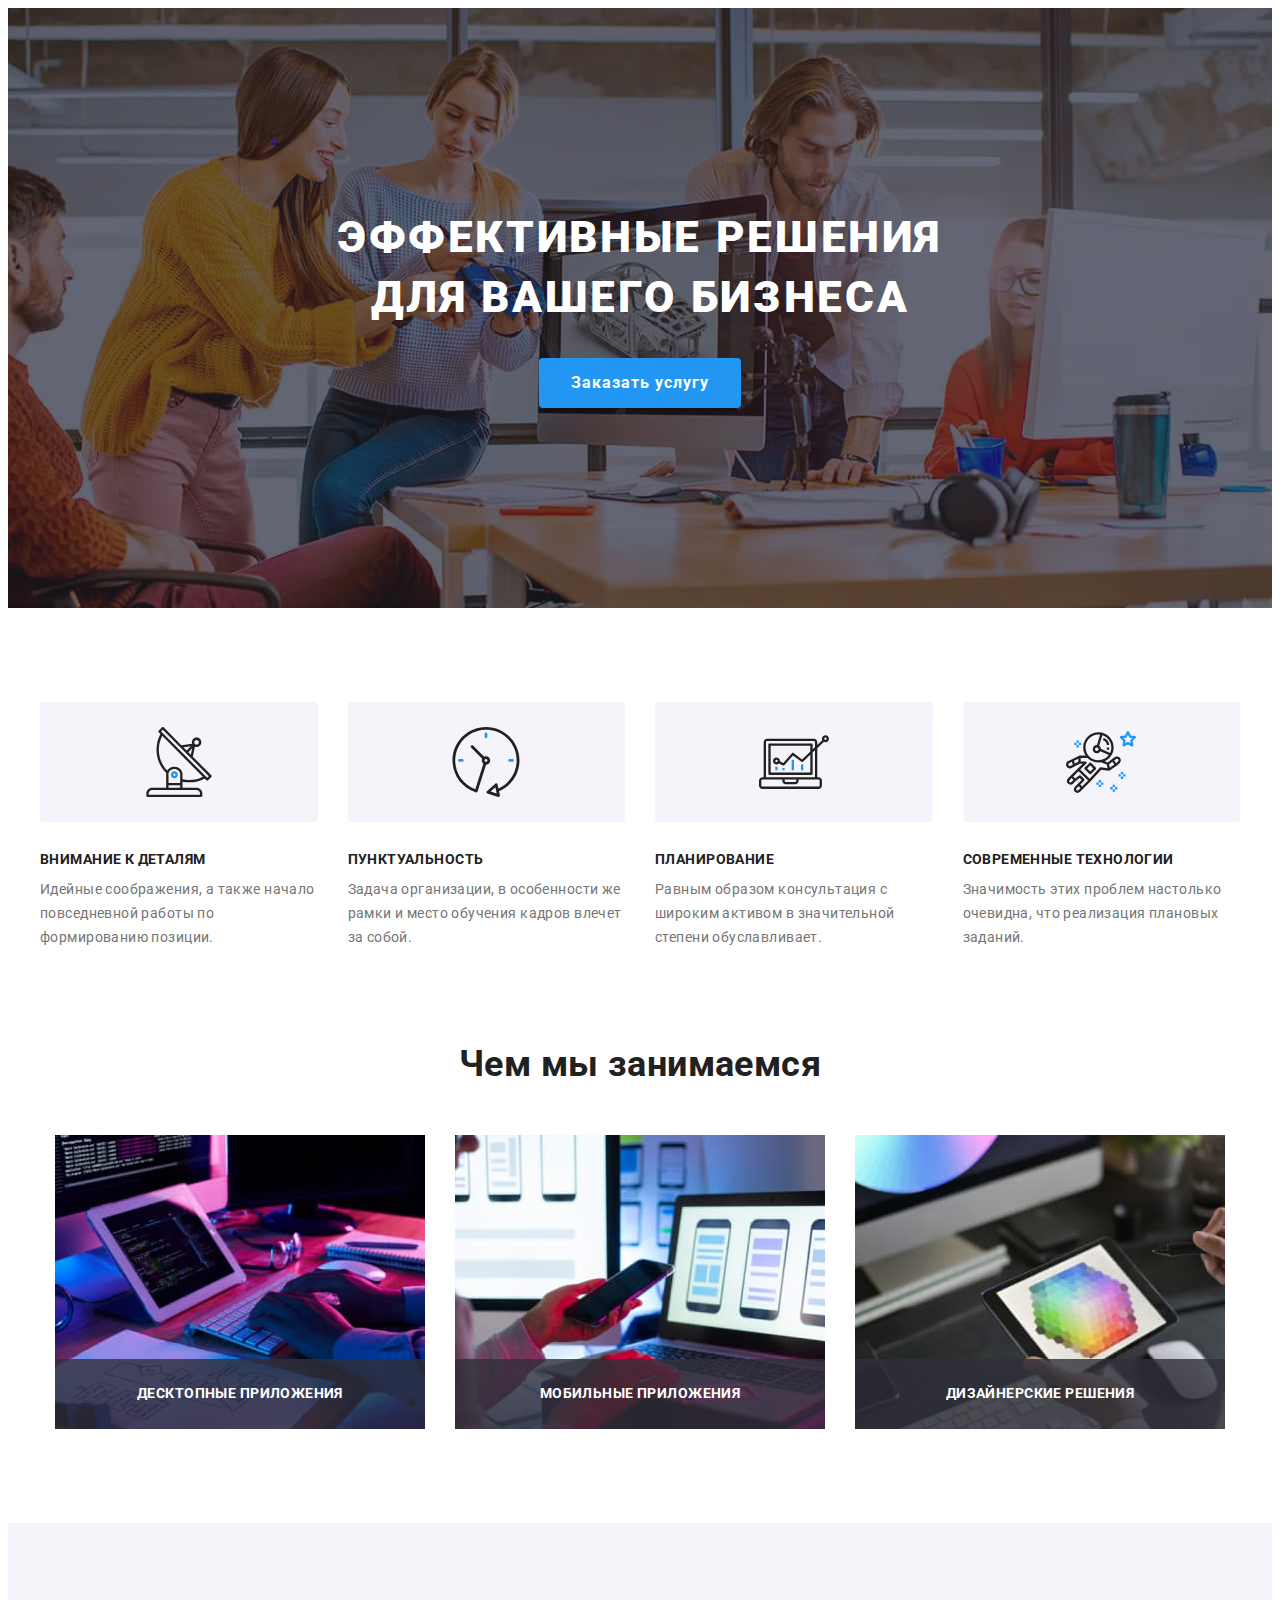
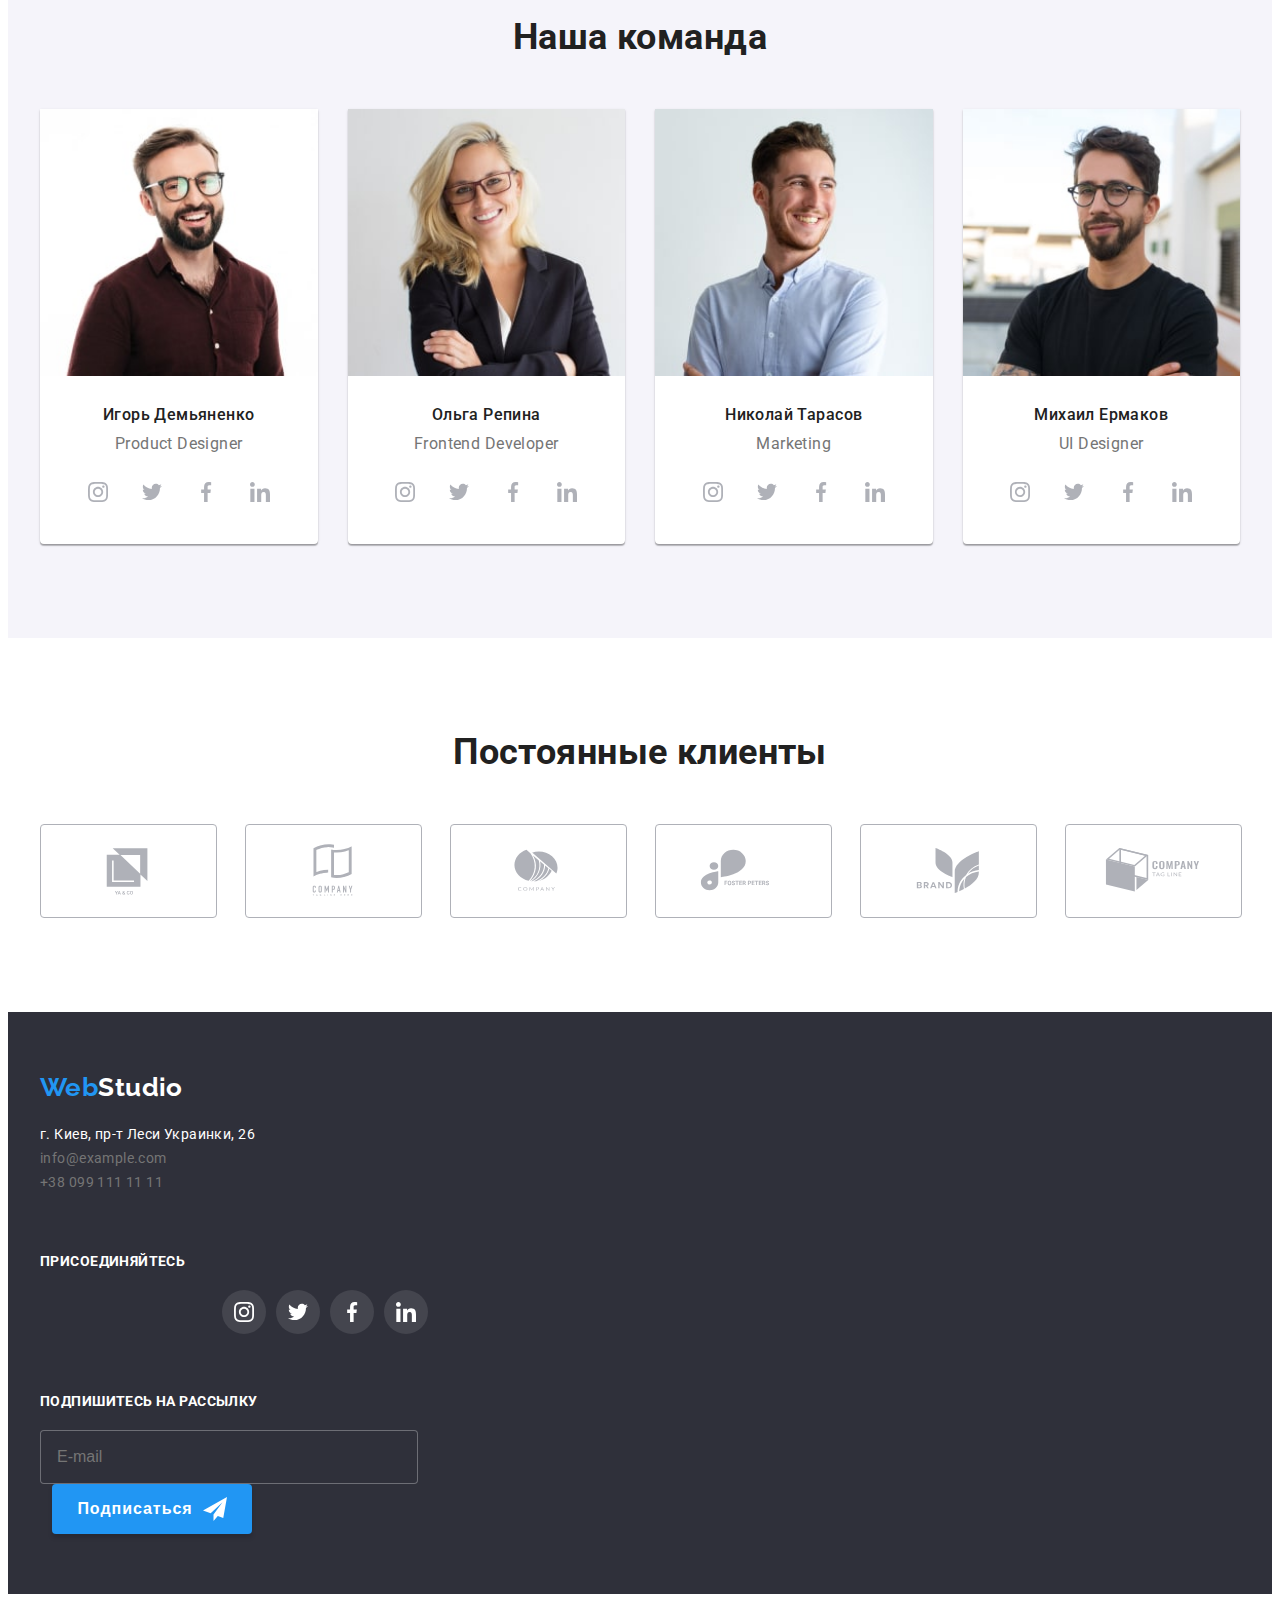
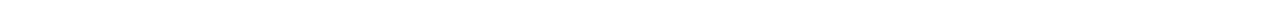
==== commit 1d1ddf40: "adapt all img" ====
--- a/index.html
+++ b/index.html
@@ -89,11 +89,17 @@
         <div class="container">
             <h2 class="title">Чем мы занимаемся</h2>
                 <ul class="about__list">
-                    <li class="about__item"><img src="./images/img1.jpg" class="about__img" alt="Десктопные приложения" width="370">
+                    <li class="about__item">
+                        <img srcset="./images/img1.jpg 1x, ./images/img1-x2.jpg 2x"
+                        src="./images/img1.jpg" class="about__img" alt="Десктопные приложения" width="370">
                         <p class="about__text">Десктопные приложения</p></li>
-                    <li class="about__item"><img src="./images/img2.jpg" class="about__img" alt="Мобильные приложения" width="370">
+                    <li class="about__item">
+                        <img srcset="./images/img2.jpg 1x, ./images/img2-x2.jpg 2x"
+                        src="./images/img2.jpg" class="about__img" alt="Мобильные приложения" width="370">
                         <p class="about__text">Мобильные приложения</p></li>
-                    <li class="about__item"><img src="./images/img3.jpg" class="about__img" alt="Дизайнерские решения" width="370">
+                    <li class="about__item">
+                        <img srcset="./images/img3.jpg 1x, ./images/img3-x2.jpg 2x"
+                        src="./images/img3.jpg" class="about__img" alt="Дизайнерские решения" width="370">
                         <p class="about__text">Дизайнерские решения</p></li>
                 </ul>
         </div>
@@ -103,7 +109,30 @@
             <h2 class="title">Наша команда</h2>
             <ul class="team__cards">
             <li class="person">
-                <img src="./images/person1.jpg" alt="фото Игорь Демьяненко" width="270">
+                <picture>
+                    <source
+                        srcset="
+                            ./images/person1.jpg 1x,
+                            ./images/person1-2x.jpg 2x
+                        "
+                        media="(min-width: 1200px)"
+                    />
+                    <source
+                    srcset="
+                        ./images/person1-tab.jpg 1x,
+                        ./images/person1-tab-2x.jpg 2x
+                    "
+                    media="(min-width: 768px)"
+                    />
+                    <source
+                    srcset="
+                        ./images/person1-mob.jpg 1x,
+                        ./images/person1-mob-2x.jpg 2x
+                    "
+                    media="(min-width: 480px)"
+                    />
+                    <img src="./images/person1.jpg" alt="фото Игорь Демьяненко" width="450">
+                </picture>
                     <div class="person__information">
                     <h3 class="person__name">Игорь Демьяненко</h3>
                     <p class="person__position">Product Designer</p>    
@@ -127,7 +156,30 @@
                 </ul></div>
             </li>
             <li class="person">
-                <img src="./images/person2.jpg" alt="фото Ольга Репина" width="270">
+                <picture>
+                    <source
+                        srcset="
+                            ./images/person2.jpg 1x,
+                            ./images/person2-2x.jpg 2x
+                        "
+                        media="(min-width: 1200px)"
+                    />
+                    <source
+                    srcset="
+                        ./images/person2-tab.jpg 1x,
+                        ./images/person2-tab-2x.jpg 2x
+                    "
+                    media="(min-width: 768px)"
+                    />
+                    <source
+                    srcset="
+                        ./images/person2-mob.jpg 1x,
+                        ./images/person2-mob-2x.jpg 2x
+                    "
+                    media="(min-width: 480px)"
+                    />
+                    <img src="./images/person2.jpg" alt="фото Ольга Репина" width="450">
+                </picture>
                     <div class="person__information">
                     <h3 class="person__name">Ольга Репина</h3>
                     <p class="person__position">Frontend Developer</p>
@@ -151,7 +203,30 @@
                 </ul></div>
             </li>
             <li class="person">
-                <img src="./images/person3.jpg" alt="фото Николай Тарасов" width="270">
+                <picture>
+                    <source
+                        srcset="
+                            ./images/person3.jpg 1x,
+                            ./images/person3-2x.jpg 2x
+                        "
+                        media="(min-width: 1200px)"
+                    />
+                    <source
+                    srcset="
+                        ./images/person3-tab.jpg 1x,
+                        ./images/person3-tab-2x.jpg 2x
+                    "
+                    media="(min-width: 768px)"
+                    />
+                    <source
+                    srcset="
+                        ./images/person3-mob.jpg 1x,
+                        ./images/person3-mob-2x.jpg 2x
+                    "
+                    media="(min-width: 480px)"
+                    />
+                    <img src="./images/person3.jpg" alt="фото Николай Тарасов" width="450">
+                </picture>
                     <div class="person__information">
                     <h3 class="person__name">Николай Тарасов</h3>
                     <p class="person__position">Marketing</p>
@@ -175,7 +250,30 @@
                 </ul></div>
             </li>
             <li class="person">
-                <img src="./images/person4.jpg" alt="фото Михаил Ермаков" width="270">
+                <picture>
+                    <source
+                        srcset="
+                            ./images/person4.jpg 1x,
+                            ./images/person4-2x.jpg 2x
+                        "
+                        media="(min-width: 1200px)"
+                    />
+                    <source
+                    srcset="
+                        ./images/person4-tab.jpg 1x,
+                        ./images/person4-tab-2x.jpg 2x
+                    "
+                    media="(min-width: 768px)"
+                    />
+                    <source
+                    srcset="
+                        ./images/person4-mob.jpg 1x,
+                        ./images/person4-mob-2x.jpg 2x
+                    "
+                    media="(min-width: 480px)"
+                    />
+                    <img src="./images/person4.jpg" alt="фото Михаил Ермаков" width="450">
+                </picture>
                     <div class="person__information">
                     <h3 class="person__name">Михаил Ермаков</h3>
                     <p class="person__position">UI Designer</p>
--- a/css/main.min.css
+++ b/css/main.min.css
@@ -1 +1 @@
-:root{--primary-text-color:#212121;--secondary-text-color:#757575;--white-text-color: #FFFFFF;--accent-color:#2196F3;--secondary-accent-color:#FFFFFF;--primary-bg-color: #FFFFFF;--bg-accent-color:#2F303A;--pf-btn-color: #F5F4FA;--features-icon-box-color:#F5F4FA;--primary-social-icon-fill: #AFB1B8;--secondary-social-icon-fill:#FFFFFF;--clients-icon-fill: #AFB1B8;--clients-icon-fill-hf:#2196F3;--animation-duration: 250ms;--animation-timing-function: cubic-bezier(0.4, 0, 0.2, 1)}.visually-hidden{position:absolute;width:1px;height:1px;margin:-1px;border:0;padding:0;white-space:nowrap;clip-path:inset(100%);clip:rect(0 0 0 0);overflow:hidden}p,h1,h2,h3,h4,h5,h6{margin:0}ul,ol{margin:0;padding-left:0;list-style:none}button{cursor:pointer}a{text-decoration:none}img{display:block;max-width:100%;height:auto;width:100%}body{font-family:"Roboto",sans-serif;background-color:var(--primary-bg-color);color:var(--primary-text-color);font-size:14px;letter-spacing:.03em}.container{width:100%;margin:0 auto;padding-left:15px;padding-right:15px}@media screen and (min-width: 480px){.container{width:480px}}@media screen and (min-width: 768px){.container{width:768px}}@media screen and (min-width: 1200px){.container{width:1200px}}.title{margin-bottom:30px;font-weight:700;font-size:28px;line-height:1.18;text-align:center;color:var(--primary-text-color)}@media screen and (min-width: 1200px){.title{margin-bottom:50px;font-size:36px;line-height:1.16}}.logo{font-family:"Raleway",sans-serif;font-weight:700;font-size:26px;line-height:1.19}.logo__span{color:var(--accent-color)}.logo--dark{color:var(--primary-text-color)}.logo--light{color:var(--secondary-accent-color)}.socials{display:flex;flex-wrap:wrap;gap:10px;justify-content:center}.socials__item{width:44px;height:44px}.socials__link{width:100%;height:100%;border-radius:50%;background-color:inherit;color:var(--primary-social-icon-fill);display:flex;align-items:center;justify-content:center;transition-property:background-color,color;transition-duration:var(--animation-duration);transition-timing-function:var(--animation-timing-function)}.socials__link:hover,.socials__link:focus{background-color:var(--accent-color);color:var(--primary-bg-color)}.socials__icon{fill:currentColor}.icon--footer-style{background-color:rgba(255,255,255,.1);color:var(--secondary-social-icon-fill)}.hero{max-width:480px;height:400px;margin-left:auto;margin-right:auto;background-color:var(--bg-accent-color);background-image:linear-gradient(rgba(47, 48, 58, 0.4), rgba(47, 48, 58, 0.4)),url(../images/hero-mobile-bg-img.jpg);background-repeat:no-repeat;background-position:50% 50%;padding-top:118px;padding-bottom:118px}@media screen and (min-width: 768px){.hero{max-width:768px;height:400px;background-image:linear-gradient(rgba(47, 48, 58, 0.4), rgba(47, 48, 58, 0.4)),url(../images/hero-tablet-bg-img.jpg)}}@media screen and (min-width: 1200px){.hero{max-width:1600px;height:600px;padding-top:200px;padding-bottom:200px;background-image:linear-gradient(rgba(47, 48, 58, 0.4), rgba(47, 48, 58, 0.4)),url(../images/hero-bg-img.jpg)}}.hero__title{font-weight:900;font-size:26px;line-height:1.62;text-align:center;letter-spacing:.06em;text-transform:uppercase;color:var(--secondary-accent-color);max-width:360px;margin:0 auto}@media screen and (min-width: 1200px){.hero__title{font-size:44px;line-height:1.36;max-width:696px}}.hero__btn{font-family:inherit;font-weight:700;font-size:16px;line-height:1.88;align-items:center;text-align:center;letter-spacing:.06em;background-color:var(--accent-color);color:var(--secondary-accent-color);min-width:200px;box-shadow:0px 4px 4px rgba(0,0,0,.15);border:none;border-radius:4px;margin:30px auto 0 auto;display:block;padding:10px 32px;transition-property:background-color;transition-duration:var(--animation-duration);transition-timing-function:var(--animation-timing-function)}.hero__btn:hover,.hero__btn:focus{background-color:#188ce8}.features{padding-bottom:60px;padding-top:60px}@media screen and (min-width: 1200px){.features{padding-bottom:94px;padding-top:94px}}.features__list{display:flex;flex-wrap:wrap;gap:30px}.features__item{width:100%}@media screen and (min-width: 768px){.features__item{width:calc((100% - 30px)/2)}}@media screen and (min-width: 1200px){.features__item{width:calc((100% - 90px)/4)}}.features__icon{margin-bottom:30px;width:100%;height:120px;background-color:var(--features-icon-box-color);border-radius:4px;display:flex;align-items:center;justify-content:center}.features__description{margin-bottom:10px;font-weight:700;font-size:14px;line-height:1.14;text-transform:uppercase;color:var(--primary-text-color)}@media screen and (max-width: 767px){.features__description{display:flex;justify-content:center}}.features__text{font-weight:400;line-height:1.71;color:var(--secondary-text-color)}.about{padding-bottom:94px}@media screen and (max-width: 1199px){.about{display:none}}.about__list{display:flex;justify-content:center}.about__item{display:flex;justify-content:center;position:relative}.about__item:not(:last-child){margin-right:30px}.about__text{position:absolute;bottom:0;left:0;width:100%;height:70px;background-color:rgba(47,48,58,.8);display:flex;justify-content:center;align-items:center;font-weight:700;line-height:1.14;text-align:center;text-transform:uppercase;color:var(--secondary-accent-color)}.team{background-color:#f5f4fa;padding-bottom:60px;padding-top:60px}@media screen and (min-width: 1200px){.team{padding-bottom:94px;padding-top:94px}}.team__cards{display:flex;flex-wrap:wrap;gap:30px}.person{width:100%;box-shadow:0px 1px 3px rgba(0,0,0,.12),0px 1px 1px rgba(0,0,0,.14),0px 2px 1px rgba(0,0,0,.2);border-radius:0px 0px 4px 4px;background-color:var(--primary-bg-color)}@media screen and (min-width: 768px){.person{width:calc((100% - 30px)/2)}}@media screen and (min-width: 1200px){.person{width:calc((100% - 90px)/4)}}.person__information{padding-top:30px;padding-bottom:24px}@media screen and (min-width: 1200px){.person__information{padding-bottom:30px}}.person__name{margin-bottom:10px;font-weight:500;font-size:16px;line-height:1.18;text-align:center;color:var(--primary-text-color)}.person__position{margin-bottom:16px;font-weight:400;font-size:16px;line-height:1.18;text-align:center;color:var(--secondary-text-color)}.clients{padding-bottom:60px;padding-top:60px}@media screen and (min-width: 1200px){.clients{padding-bottom:94px;padding-top:94px}}.clients__list{display:flex;flex-wrap:wrap;gap:30px}.clients__item{width:calc((100% - 30px)/2)}@media screen and (min-width: 768px){.clients__item{width:calc((100% - 60px)/3)}}@media screen and (min-width: 1200px){.clients__item{width:calc((100% - 150px)/6)}}.clients__link{display:flex;justify-content:center;align-items:center;width:100%;height:92px;border:1px solid var(--clients-icon-fill);border-radius:4px;color:var(--clients-icon-fill);transition-property:color,border-color;transition-duration:var(--animation-duration);transition-timing-function:var(--animation-timing-function)}.clients__link:hover,.clients__link:focus{color:var(--clients-icon-fill-hf);border-color:var(--clients-icon-fill-hf)}.clients__icon{fill:currentColor}.backdrop{position:fixed;opacity:1;top:0;left:0;width:100%;height:100%;background-color:rgba(0,0,0,.2);transition-property:opacity;transition-duration:var(--animation-duration);transition-timing-function:var(--animation-timing-function)}.is-hidden{opacity:0;pointer-events:none}.modal{padding:40px;position:absolute;top:50%;left:50%;transform:translate(-50%, -50%);min-height:581px;width:528px;background-color:var(--primary-bg-color);border-radius:4px;transition-duration:var(--animation-duration);transition-timing-function:var(--animation-timing-function)}.close-btn{position:absolute;top:8px;right:8px;display:flex;align-items:center;justify-content:center;width:30px;height:30px;border-radius:50%;border:1px solid rgba(0,0,0,.1);background-color:var(--secondary-accent-color);transition-property:color;transition-duration:var(--animation-duration);transition-timing-function:var(--animation-timing-function)}.close-btn:hover,.close-btn:focus{color:var(--accent-color)}.icon-close{fill:currentColor}.modal-title{margin-bottom:12px;font-weight:700;font-size:20px;line-height:1.15;text-align:center}.modal-form{display:flex;flex-direction:column}.modal-label{margin-bottom:10px;font-weight:400;font-size:14px;line-height:1.14;letter-spacing:.01em;color:var(--secondary-text-color)}.input-wrapper{position:relative}.modal-input{margin-top:4px;padding-left:42px;width:448px;height:40px;border:1px solid rgba(33,33,33,.2);border-radius:4px;transition-property:border-color;transition-duration:var(--animation-duration);transition-timing-function:var(--animation-timing-function)}.modal-input:focus{border-color:var(--accent-color);outline:none}.modal-input:focus+.icon-modal{fill:var(--accent-color)}.icon-modal{position:absolute;left:12px;top:15px;transition:fill var(--animation-duration) var(--animation-timing-function)}.modal-textarea{margin-top:4px;width:448px;height:120px;padding:12px 16px;border:1px solid rgba(33,33,33,.2);border-radius:4px;resize:none;font-weight:400;font-size:14px;line-height:1.14;letter-spacing:.01em;color:rgba(117,117,117,.5);transition-property:border-color;transition-duration:var(--animation-duration);transition-timing-function:var(--animation-timing-function)}.modal-textarea:focus{border-color:var(--accent-color);outline:none}.checkbox{margin-left:24px}.modal-checkbox:checked+.agreement-text span{background-color:var(--accent-color);border:none}.agreement-text span{margin-right:7px;display:flex;align-items:center;justify-content:center;width:16px;height:15px;border:2px solid var(--primary-text-color);border-radius:3px}.agreement-text span:hover{border:2px solid var(--accent-color)}.icon-check{width:100%;height:100%;fill:var(--primary-bg-color)}.agreement-text{display:flex;justify-content:center;align-items:center;font-weight:400;font-size:14px;line-height:1.71;color:var(--secondary-text-color)}.agreement-link{margin-left:2px;text-decoration-line:underline;color:var(--accent-color)}.submit{margin:30px auto 0px auto;min-width:200px;min-height:50px;padding:10px 55px;font-weight:700;font-size:16px;line-height:1.88;display:flex;justify-content:center;align-items:center;text-align:center;letter-spacing:.06em;color:var(--white-text-color);background:var(--accent-color);border-radius:4px;border:none;transition-property:box-shadow;transition-duration:var(--animation-duration);transition-timing-function:var(--animation-timing-function)}.submit:hover,.submit:focus{box-shadow:0px 4px 4px rgba(0,0,0,.15)}.portfolio{padding-bottom:60px;padding-top:60px}@media screen and (min-width: 1200px){.portfolio{padding-bottom:94px;padding-top:94px}}.portfolio-nav{display:flex;flex-wrap:wrap;gap:8px}@media screen and (min-width: 768px){.portfolio-nav{justify-content:center}}@media screen and (max-width: 767px){.portfolio-nav{margin-bottom:40px}}@media screen and (min-width: 768px)and (max-width: 1199px){.portfolio-nav{margin-bottom:30px}}@media screen and (min-width: 1200px){.portfolio-nav{margin-bottom:50px}}.portfolio-nav__btn{font-family:inherit;font-weight:500;font-size:16px;line-height:1.62;text-align:center;letter-spacing:.03em;background-color:var(--pf-btn-color);color:var(--primary-text-color);border-radius:4px;border:none;display:block;padding:6px 22px;transition-property:background-color,color,box-shadow;transition-duration:var(--animation-duration);transition-timing-function:var(--animation-timing-function)}.portfolio-nav__btn:hover,.portfolio-nav__btn:focus{background-color:var(--accent-color);color:var(--secondary-accent-color);box-shadow:0px 3px 1px rgba(0,0,0,.1),0px 1px 2px rgba(0,0,0,.08),0px 2px 2px rgba(0,0,0,.12)}.portfolio__list{display:flex;flex-wrap:wrap;gap:30px}.portfolio__item{width:100%;transition-property:box-shadow;transition-duration:var(--animation-duration);transition-timing-function:var(--animation-timing-function)}@media screen and (min-width: 768px){.portfolio__item{width:calc((100% - 30px)/2)}}@media screen and (min-width: 1200px){.portfolio__item{width:calc((100% - 60px)/3)}}.portfolio__card{width:100%;padding-top:20px;padding-bottom:20px;padding-left:24px;padding-right:24px;border:1px solid #eee;border-top:none}.portfolio__title{margin-bottom:4px;font-weight:700;font-size:18px;line-height:2;letter-spacing:.06em;color:var(--primary-text-color)}.portfolio__text{font-weight:400;font-size:16px;line-height:1.88;color:var(--secondary-text-color)}.portfolio__thumb{width:100%;position:relative;overflow:hidden}.portfolio__overlay{position:absolute;top:0;left:0;width:100%;height:100%;padding:63px 24px;display:flex;align-items:center;justify-content:center;font-weight:400;font-size:18px;line-height:1.56;color:var(--white-text-color);background-color:rgba(32,148,243,.9);transform:translateY(100%);transition:transform 250ms cubic-bezier(0.4, 0, 0.2, 1)}.portfolio__link:hover,.portfolio__link:focus{box-shadow:0px 1px 1px rgba(0,0,0,.12),0px 4px 4px rgba(0,0,0,.06),1px 4px 6px rgba(0,0,0,.16)}.portfolio__link:focus .portfolio__overlay,.portfolio__link:hover .portfolio__overlay{transform:translateY(0)}.header{border-bottom:1px solid #ececec}.logo__header{display:block;padding-top:24px;padding-bottom:25px;margin-right:93px}.nav{display:flex;align-items:center}.nav__list{display:flex}.nav__item:nth-child(n+2){margin-left:50px}.nav__link{display:block;font-weight:500;line-height:1.14;letter-spacing:.02em;color:var(--primary-text-color);text-decoration:none;padding-top:32px;padding-bottom:32px;transition-property:color;transition-duration:var(--animation-duration);transition-timing-function:var(--animation-timing-function)}.nav__link:hover,.nav__link:focus{color:var(--accent-color)}.current{color:var(--accent-color);text-decoration:none;position:relative}.current::after{content:"";position:absolute;left:0;bottom:-1px;width:100%;height:4px;background:var(--accent-color);border-radius:2px}.footer{background-color:var(--bg-accent-color);padding-top:60px;padding-bottom:60px}.footer__list{display:flex;flex-direction:column;justify-content:center;gap:60px}@media screen and (min-width: 768px){.footer__list{display:flex;flex-wrap:wrap;justify-content:center;width:calc((100% - 60px)/2)}}@media screen and (min-width: 1200px){.footer__list{display:flex;align-items:baseline}}.footer__item{display:block;justify-content:center;width:100%}.footer-contacts{margin-top:20px}.address{font-style:normal;font-weight:400;font-size:14px;line-height:1.71;color:var(--secondary-accent-color);text-decoration:none;transition-property:color,border-color;transition-duration:var(--animation-duration);transition-timing-function:var(--animation-timing-function)}.address:hover,.address:focus{color:var(--accent-color)}.contacts--footer{margin-top:8px;color:var(--secondary-text-color)}@media screen and (min-width: 1200px){.contacts--footer{margin-top:9px}}.footer-title{margin-bottom:20px;width:100%;font-weight:700;line-height:1.14;text-transform:uppercase;color:var(--secondary-accent-color)}.subscribe-input{margin-bottom:20px;width:100%;height:50px;border:1px solid rgba(255,255,255,.3);border-radius:4px;background-color:var(--bg-accent-color);padding-left:16px;font-weight:400;font-size:16px;line-height:1.25;color:var(--white-text-color);transform:border-color var(--animation-duration) var(--animation-timing-function)}.subscribe-input:hover,.subscribe-input:focus{border-color:var(--accent-color)}@media screen and (min-width: 768px){.subscribe-input{width:450px}}@media screen and (min-width: 1200px){.subscribe-input{width:358px;margin-bottom:0}}.subscribe-btn{width:200px;height:50px;background:var(--accent-color);box-shadow:0px 4px 4px rgba(0,0,0,.15);border-radius:4px;border:none;font-weight:700;font-size:16px;line-height:1.88;display:flex;align-items:center;text-align:center;justify-content:center;letter-spacing:.06em;color:var(--white-text-color);transform:background-color var(--animation-duration) var(--animation-timing-function)}.subscribe-btn:hover,.subscribe-btn:focus{background-color:#188ce8}@media screen and (min-width: 1200px){.subscribe-btn{margin-left:12px;margin-right:0px}}.subscribe-icon{margin-left:10px}/*# sourceMappingURL=main.min.css.map */+:root{--primary-text-color:#212121;--secondary-text-color:#757575;--white-text-color: #FFFFFF;--accent-color:#2196F3;--secondary-accent-color:#FFFFFF;--primary-bg-color: #FFFFFF;--bg-accent-color:#2F303A;--pf-btn-color: #F5F4FA;--features-icon-box-color:#F5F4FA;--primary-social-icon-fill: #AFB1B8;--secondary-social-icon-fill:#FFFFFF;--clients-icon-fill: #AFB1B8;--clients-icon-fill-hf:#2196F3;--animation-duration: 250ms;--animation-timing-function: cubic-bezier(0.4, 0, 0.2, 1)}.visually-hidden{position:absolute;width:1px;height:1px;margin:-1px;border:0;padding:0;white-space:nowrap;clip-path:inset(100%);clip:rect(0 0 0 0);overflow:hidden}p,h1,h2,h3,h4,h5,h6{margin:0}ul,ol{margin:0;padding-left:0;list-style:none}button{cursor:pointer}a{text-decoration:none}img{display:block;max-width:100%;height:auto;width:100%}body{font-family:"Roboto",sans-serif;background-color:var(--primary-bg-color);color:var(--primary-text-color);font-size:14px;letter-spacing:.03em}.container{width:100%;margin:0 auto;padding-left:15px;padding-right:15px}@media screen and (min-width: 480px){.container{width:480px}}@media screen and (min-width: 768px){.container{width:768px}}@media screen and (min-width: 1200px){.container{width:1200px}}.title{margin-bottom:30px;font-weight:700;font-size:28px;line-height:1.18;text-align:center;color:var(--primary-text-color)}@media screen and (min-width: 1200px){.title{margin-bottom:50px;font-size:36px;line-height:1.16}}.logo{font-family:"Raleway",sans-serif;font-weight:700;font-size:26px;line-height:1.19}.logo__span{color:var(--accent-color)}.logo--dark{color:var(--primary-text-color)}.logo--light{color:var(--secondary-accent-color)}.socials{display:flex;flex-wrap:wrap;gap:10px;justify-content:center}.socials__item{width:44px;height:44px}.socials__link{width:100%;height:100%;border-radius:50%;background-color:inherit;color:var(--primary-social-icon-fill);display:flex;align-items:center;justify-content:center;transition-property:background-color,color;transition-duration:var(--animation-duration);transition-timing-function:var(--animation-timing-function)}.socials__link:hover,.socials__link:focus{background-color:var(--accent-color);color:var(--primary-bg-color)}.socials__icon{fill:currentColor}.icon--footer-style{background-color:rgba(255,255,255,.1);color:var(--secondary-social-icon-fill)}.contacts__list{display:flex;margin-left:auto}.contacts__item:nth-child(n+2){margin-left:50px}.contacts__link{display:flex;align-items:center;justify-content:center;padding-top:32px;padding-bottom:32px;transition-property:color;transition-duration:var(--animation-duration);transition-timing-function:var(--animation-timing-function);font-weight:500;line-height:1.14;letter-spacing:.02em;color:var(--secondary-text-color);text-decoration:none}.contacts__link:hover,.contacts__link:focus{color:var(--accent-color)}.contacts__icon{display:block;margin-right:10px;fill:currentColor}.hero{background-size:cover;margin-left:auto;margin-right:auto;background-color:var(--bg-accent-color);background-image:linear-gradient(rgba(47, 48, 58, 0.4), rgba(47, 48, 58, 0.4)),url(../images/hero-mobile-bg-img.jpg);background-repeat:no-repeat;background-position:50% 50%;padding-top:118px;padding-bottom:118px}@media(min-device-pixel-ratio: 2),(min-resolution: 192dpi),(min-resolution: 2dppx){.hero{background-image:linear-gradient(rgba(47, 48, 58, 0.4), rgba(47, 48, 58, 0.4)),url(../images/hero-mobile-x2-bg-img.jpg)}}@media screen and (min-width: 768px){.hero{background-image:linear-gradient(rgba(47, 48, 58, 0.4), rgba(47, 48, 58, 0.4)),url(../images/hero-tablet-bg-img.jpg)}}@media screen and (min-width: 768px)and (min-device-pixel-ratio: 2),screen and (min-width: 768px)and (min-resolution: 192dpi),screen and (min-width: 768px)and (min-resolution: 2dppx){.hero{background-image:linear-gradient(rgba(47, 48, 58, 0.4), rgba(47, 48, 58, 0.4)),url(../images/hero-tablet-x2-bg-img.jpg)}}@media screen and (min-width: 1200px){.hero{padding-top:200px;padding-bottom:200px;background-image:linear-gradient(rgba(47, 48, 58, 0.4), rgba(47, 48, 58, 0.4)),url(../images/hero-bg-img.jpg)}}@media screen and (min-width: 1200px)and (min-device-pixel-ratio: 2),screen and (min-width: 1200px)and (min-resolution: 192dpi),screen and (min-width: 1200px)and (min-resolution: 2dppx){.hero{background-image:linear-gradient(rgba(47, 48, 58, 0.4), rgba(47, 48, 58, 0.4)),url(../images/hero-x2-bg-img.jpg)}}.hero__title{font-weight:900;font-size:26px;line-height:1.62;text-align:center;letter-spacing:.06em;text-transform:uppercase;color:var(--secondary-accent-color);max-width:360px;margin:0 auto}@media screen and (min-width: 1200px){.hero__title{font-size:44px;line-height:1.36;max-width:696px}}.hero__btn{font-family:inherit;font-weight:700;font-size:16px;line-height:1.88;align-items:center;text-align:center;letter-spacing:.06em;background-color:var(--accent-color);color:var(--secondary-accent-color);min-width:200px;box-shadow:0px 4px 4px rgba(0,0,0,.15);border:none;border-radius:4px;margin:30px auto 0 auto;display:block;padding:10px 32px;transition-property:background-color;transition-duration:var(--animation-duration);transition-timing-function:var(--animation-timing-function)}.hero__btn:hover,.hero__btn:focus{background-color:#188ce8}.features{padding-bottom:60px;padding-top:60px}@media screen and (min-width: 1200px){.features{padding-bottom:94px;padding-top:94px}}.features__list{display:flex;flex-wrap:wrap;gap:30px}.features__item{width:100%}@media screen and (min-width: 768px){.features__item{width:calc((100% - 30px)/2)}}@media screen and (min-width: 1200px){.features__item{width:calc((100% - 90px)/4)}}.features__icon{margin-bottom:30px;width:100%;height:120px;background-color:var(--features-icon-box-color);border-radius:4px;display:flex;align-items:center;justify-content:center}.features__description{margin-bottom:10px;font-weight:700;font-size:14px;line-height:1.14;text-transform:uppercase;color:var(--primary-text-color)}@media screen and (max-width: 767px){.features__description{display:flex;justify-content:center}}.features__text{font-weight:400;line-height:1.71;color:var(--secondary-text-color)}.about{padding-bottom:94px}@media screen and (max-width: 1199px){.about{display:none}}.about__list{display:flex;justify-content:center}.about__item{display:flex;justify-content:center;position:relative}.about__item:not(:last-child){margin-right:30px}.about__text{position:absolute;bottom:0;left:0;width:100%;height:70px;background-color:rgba(47,48,58,.8);display:flex;justify-content:center;align-items:center;font-weight:700;line-height:1.14;text-align:center;text-transform:uppercase;color:var(--secondary-accent-color)}.team{background-color:#f5f4fa;padding-bottom:60px;padding-top:60px}@media screen and (min-width: 1200px){.team{padding-bottom:94px;padding-top:94px}}.team__cards{display:flex;flex-wrap:wrap;gap:30px}.person{width:100%;box-shadow:0px 1px 3px rgba(0,0,0,.12),0px 1px 1px rgba(0,0,0,.14),0px 2px 1px rgba(0,0,0,.2);border-radius:0px 0px 4px 4px;background-color:var(--primary-bg-color)}@media screen and (min-width: 768px){.person{width:calc((100% - 30px)/2)}}@media screen and (min-width: 1200px){.person{width:calc((100% - 90px)/4)}}.person__information{padding-top:30px;padding-bottom:24px}@media screen and (min-width: 1200px){.person__information{padding-bottom:30px}}.person__name{margin-bottom:10px;font-weight:500;font-size:16px;line-height:1.18;text-align:center;color:var(--primary-text-color)}.person__position{margin-bottom:16px;font-weight:400;font-size:16px;line-height:1.18;text-align:center;color:var(--secondary-text-color)}.clients{padding-bottom:60px;padding-top:60px}@media screen and (min-width: 1200px){.clients{padding-bottom:94px;padding-top:94px}}.clients__list{display:flex;flex-wrap:wrap;gap:30px}.clients__item{width:calc((100% - 30px)/2)}@media screen and (min-width: 768px){.clients__item{width:calc((100% - 60px)/3)}}@media screen and (min-width: 1200px){.clients__item{width:calc((100% - 150px)/6)}}.clients__link{display:flex;justify-content:center;align-items:center;width:100%;height:92px;border:1px solid var(--clients-icon-fill);border-radius:4px;color:var(--clients-icon-fill);transition-property:color,border-color;transition-duration:var(--animation-duration);transition-timing-function:var(--animation-timing-function)}.clients__link:hover,.clients__link:focus{color:var(--clients-icon-fill-hf);border-color:var(--clients-icon-fill-hf)}.clients__icon{fill:currentColor}.backdrop{position:fixed;opacity:1;top:0;left:0;width:100%;height:100%;background-color:rgba(0,0,0,.2);transition-property:opacity;transition-duration:var(--animation-duration);transition-timing-function:var(--animation-timing-function)}.is-hidden{opacity:0;pointer-events:none}.modal{padding:40px;position:absolute;top:50%;left:50%;transform:translate(-50%, -50%);min-height:581px;width:528px;background-color:var(--primary-bg-color);border-radius:4px;transition-duration:var(--animation-duration);transition-timing-function:var(--animation-timing-function)}.close-btn{position:absolute;top:8px;right:8px;display:flex;align-items:center;justify-content:center;width:30px;height:30px;border-radius:50%;border:1px solid rgba(0,0,0,.1);background-color:var(--secondary-accent-color);transition-property:color;transition-duration:var(--animation-duration);transition-timing-function:var(--animation-timing-function)}.close-btn:hover,.close-btn:focus{color:var(--accent-color)}.icon-close{fill:currentColor}.modal-title{margin-bottom:12px;font-weight:700;font-size:20px;line-height:1.15;text-align:center}.modal-form{display:flex;flex-direction:column}.modal-label{margin-bottom:10px;font-weight:400;font-size:14px;line-height:1.14;letter-spacing:.01em;color:var(--secondary-text-color)}.input-wrapper{position:relative}.modal-input{margin-top:4px;padding-left:42px;width:448px;height:40px;border:1px solid rgba(33,33,33,.2);border-radius:4px;transition-property:border-color;transition-duration:var(--animation-duration);transition-timing-function:var(--animation-timing-function)}.modal-input:focus{border-color:var(--accent-color);outline:none}.modal-input:focus+.icon-modal{fill:var(--accent-color)}.icon-modal{position:absolute;left:12px;top:15px;transition:fill var(--animation-duration) var(--animation-timing-function)}.modal-textarea{margin-top:4px;width:448px;height:120px;padding:12px 16px;border:1px solid rgba(33,33,33,.2);border-radius:4px;resize:none;font-weight:400;font-size:14px;line-height:1.14;letter-spacing:.01em;color:rgba(117,117,117,.5);transition-property:border-color;transition-duration:var(--animation-duration);transition-timing-function:var(--animation-timing-function)}.modal-textarea:focus{border-color:var(--accent-color);outline:none}.checkbox{margin-left:24px}.modal-checkbox:checked+.agreement-text span{background-color:var(--accent-color);border:none}.agreement-text span{margin-right:7px;display:flex;align-items:center;justify-content:center;width:16px;height:15px;border:2px solid var(--primary-text-color);border-radius:3px}.agreement-text span:hover{border:2px solid var(--accent-color)}.icon-check{width:100%;height:100%;fill:var(--primary-bg-color)}.agreement-text{display:flex;justify-content:center;align-items:center;font-weight:400;font-size:14px;line-height:1.71;color:var(--secondary-text-color)}.agreement-link{margin-left:2px;text-decoration-line:underline;color:var(--accent-color)}.submit{margin:30px auto 0px auto;min-width:200px;min-height:50px;padding:10px 55px;font-weight:700;font-size:16px;line-height:1.88;display:flex;justify-content:center;align-items:center;text-align:center;letter-spacing:.06em;color:var(--white-text-color);background:var(--accent-color);border-radius:4px;border:none;transition-property:box-shadow;transition-duration:var(--animation-duration);transition-timing-function:var(--animation-timing-function)}.submit:hover,.submit:focus{box-shadow:0px 4px 4px rgba(0,0,0,.15)}.portfolio{padding-bottom:60px;padding-top:60px}@media screen and (min-width: 1200px){.portfolio{padding-bottom:94px;padding-top:94px}}.portfolio-nav{display:flex;flex-wrap:wrap;gap:8px}@media screen and (min-width: 768px){.portfolio-nav{justify-content:center}}@media screen and (max-width: 767px){.portfolio-nav{margin-bottom:40px}}@media screen and (min-width: 768px)and (max-width: 1199px){.portfolio-nav{margin-bottom:30px}}@media screen and (min-width: 1200px){.portfolio-nav{margin-bottom:50px}}.portfolio-nav__btn{font-family:inherit;font-weight:500;font-size:16px;line-height:1.62;text-align:center;letter-spacing:.03em;background-color:var(--pf-btn-color);color:var(--primary-text-color);border-radius:4px;border:none;display:block;padding:6px 22px;transition-property:background-color,color,box-shadow;transition-duration:var(--animation-duration);transition-timing-function:var(--animation-timing-function)}.portfolio-nav__btn:hover,.portfolio-nav__btn:focus{background-color:var(--accent-color);color:var(--secondary-accent-color);box-shadow:0px 3px 1px rgba(0,0,0,.1),0px 1px 2px rgba(0,0,0,.08),0px 2px 2px rgba(0,0,0,.12)}.portfolio__list{display:flex;flex-wrap:wrap;gap:30px}.portfolio__item{width:100%;transition-property:box-shadow;transition-duration:var(--animation-duration);transition-timing-function:var(--animation-timing-function)}@media screen and (min-width: 768px){.portfolio__item{width:calc((100% - 30px)/2)}}@media screen and (min-width: 1200px){.portfolio__item{width:calc((100% - 60px)/3)}}.portfolio__card{width:100%;padding-top:20px;padding-bottom:20px;padding-left:24px;padding-right:24px;border:1px solid #eee;border-top:none}.portfolio__title{margin-bottom:4px;font-weight:700;font-size:18px;line-height:2;letter-spacing:.06em;color:var(--primary-text-color)}.portfolio__text{font-weight:400;font-size:16px;line-height:1.88;color:var(--secondary-text-color)}.portfolio__thumb{width:100%;position:relative;overflow:hidden}.portfolio__overlay{position:absolute;top:0;left:0;width:100%;height:100%;padding:63px 24px;display:flex;align-items:center;justify-content:center;font-weight:400;font-size:18px;line-height:1.56;color:var(--white-text-color);background-color:rgba(32,148,243,.9);transform:translateY(100%);transition:transform 250ms cubic-bezier(0.4, 0, 0.2, 1)}.portfolio__link:hover,.portfolio__link:focus{box-shadow:0px 1px 1px rgba(0,0,0,.12),0px 4px 4px rgba(0,0,0,.06),1px 4px 6px rgba(0,0,0,.16)}.portfolio__link:focus .portfolio__overlay,.portfolio__link:hover .portfolio__overlay{transform:translateY(0)}.header{border-bottom:1px solid #ececec}.logo__header{display:block;padding-top:24px;padding-bottom:25px;margin-right:93px}.nav{display:flex;align-items:center}.nav__list{display:flex}.nav__item:nth-child(n+2){margin-left:50px}.nav__link{display:block;font-weight:500;line-height:1.14;letter-spacing:.02em;color:var(--primary-text-color);text-decoration:none;padding-top:32px;padding-bottom:32px;transition-property:color;transition-duration:var(--animation-duration);transition-timing-function:var(--animation-timing-function)}.nav__link:hover,.nav__link:focus{color:var(--accent-color)}.current{color:var(--accent-color);text-decoration:none;position:relative}.current::after{content:"";position:absolute;left:0;bottom:-1px;width:100%;height:4px;background:var(--accent-color);border-radius:2px}.footer{background-color:var(--bg-accent-color);padding-top:60px;padding-bottom:60px}.footer__list{display:flex;flex-direction:column;justify-content:center;gap:60px}@media screen and (min-width: 768px){.footer__list{display:flex;flex-wrap:wrap;justify-content:center;width:calc((100% - 60px)/2)}}@media screen and (min-width: 1200px){.footer__list{display:flex;align-items:baseline}}.footer__item{display:block;justify-content:center;width:100%}.footer-contacts{margin-top:20px}.address{font-style:normal;font-weight:400;font-size:14px;line-height:1.71;color:var(--secondary-accent-color);text-decoration:none;transition-property:color,border-color;transition-duration:var(--animation-duration);transition-timing-function:var(--animation-timing-function)}.address:hover,.address:focus{color:var(--accent-color)}.contacts--footer{margin-top:8px;color:var(--secondary-text-color)}@media screen and (min-width: 1200px){.contacts--footer{margin-top:9px}}.footer-title{margin-bottom:20px;width:100%;font-weight:700;line-height:1.14;text-transform:uppercase;color:var(--secondary-accent-color)}.subscribe-input{margin-bottom:20px;width:100%;height:50px;border:1px solid rgba(255,255,255,.3);border-radius:4px;background-color:var(--bg-accent-color);padding-left:16px;font-weight:400;font-size:16px;line-height:1.25;color:var(--white-text-color);transform:border-color var(--animation-duration) var(--animation-timing-function)}.subscribe-input:hover,.subscribe-input:focus{border-color:var(--accent-color)}@media screen and (min-width: 768px){.subscribe-input{width:450px}}@media screen and (min-width: 1200px){.subscribe-input{width:358px;margin-bottom:0}}.subscribe-btn{width:200px;height:50px;background:var(--accent-color);box-shadow:0px 4px 4px rgba(0,0,0,.15);border-radius:4px;border:none;font-weight:700;font-size:16px;line-height:1.88;display:flex;align-items:center;text-align:center;justify-content:center;letter-spacing:.06em;color:var(--white-text-color);transform:background-color var(--animation-duration) var(--animation-timing-function)}.subscribe-btn:hover,.subscribe-btn:focus{background-color:#188ce8}@media screen and (min-width: 1200px){.subscribe-btn{margin-left:12px;margin-right:0px}}.subscribe-icon{margin-left:10px}/*# sourceMappingURL=main.min.css.map */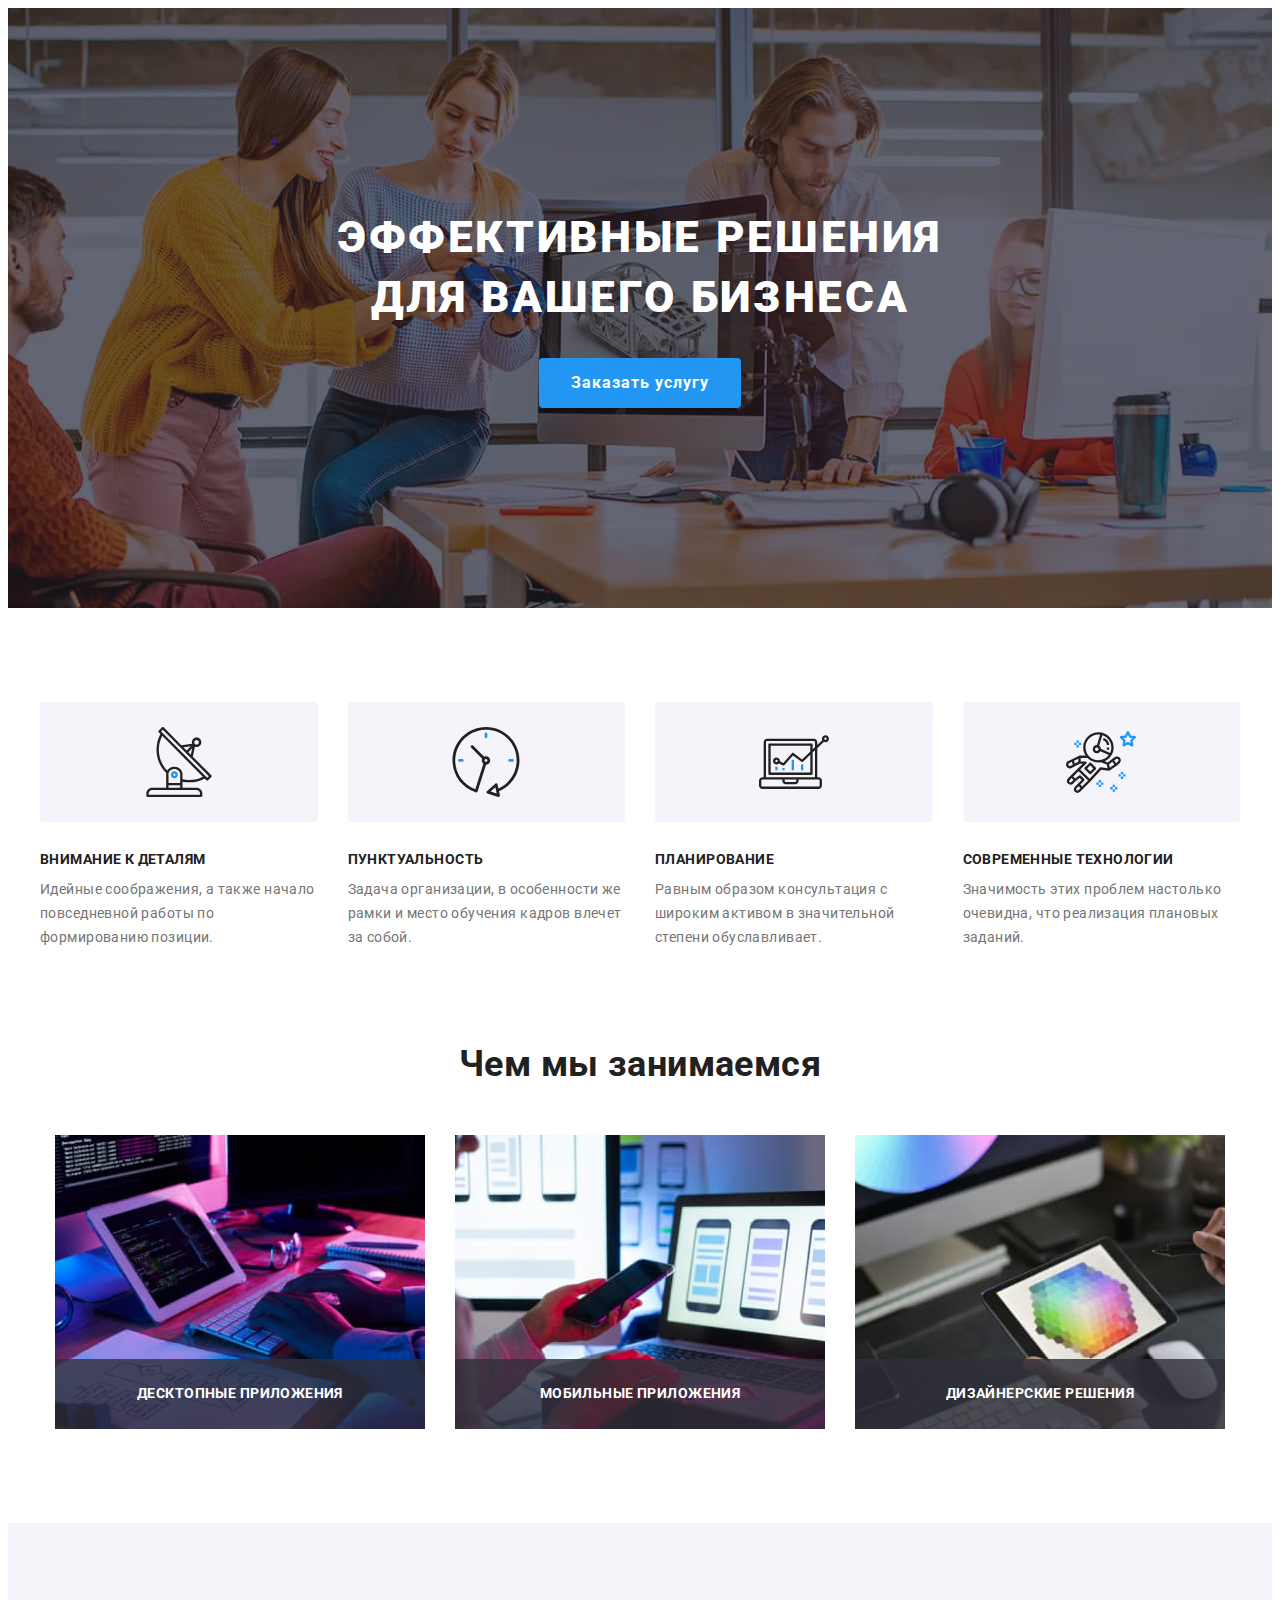
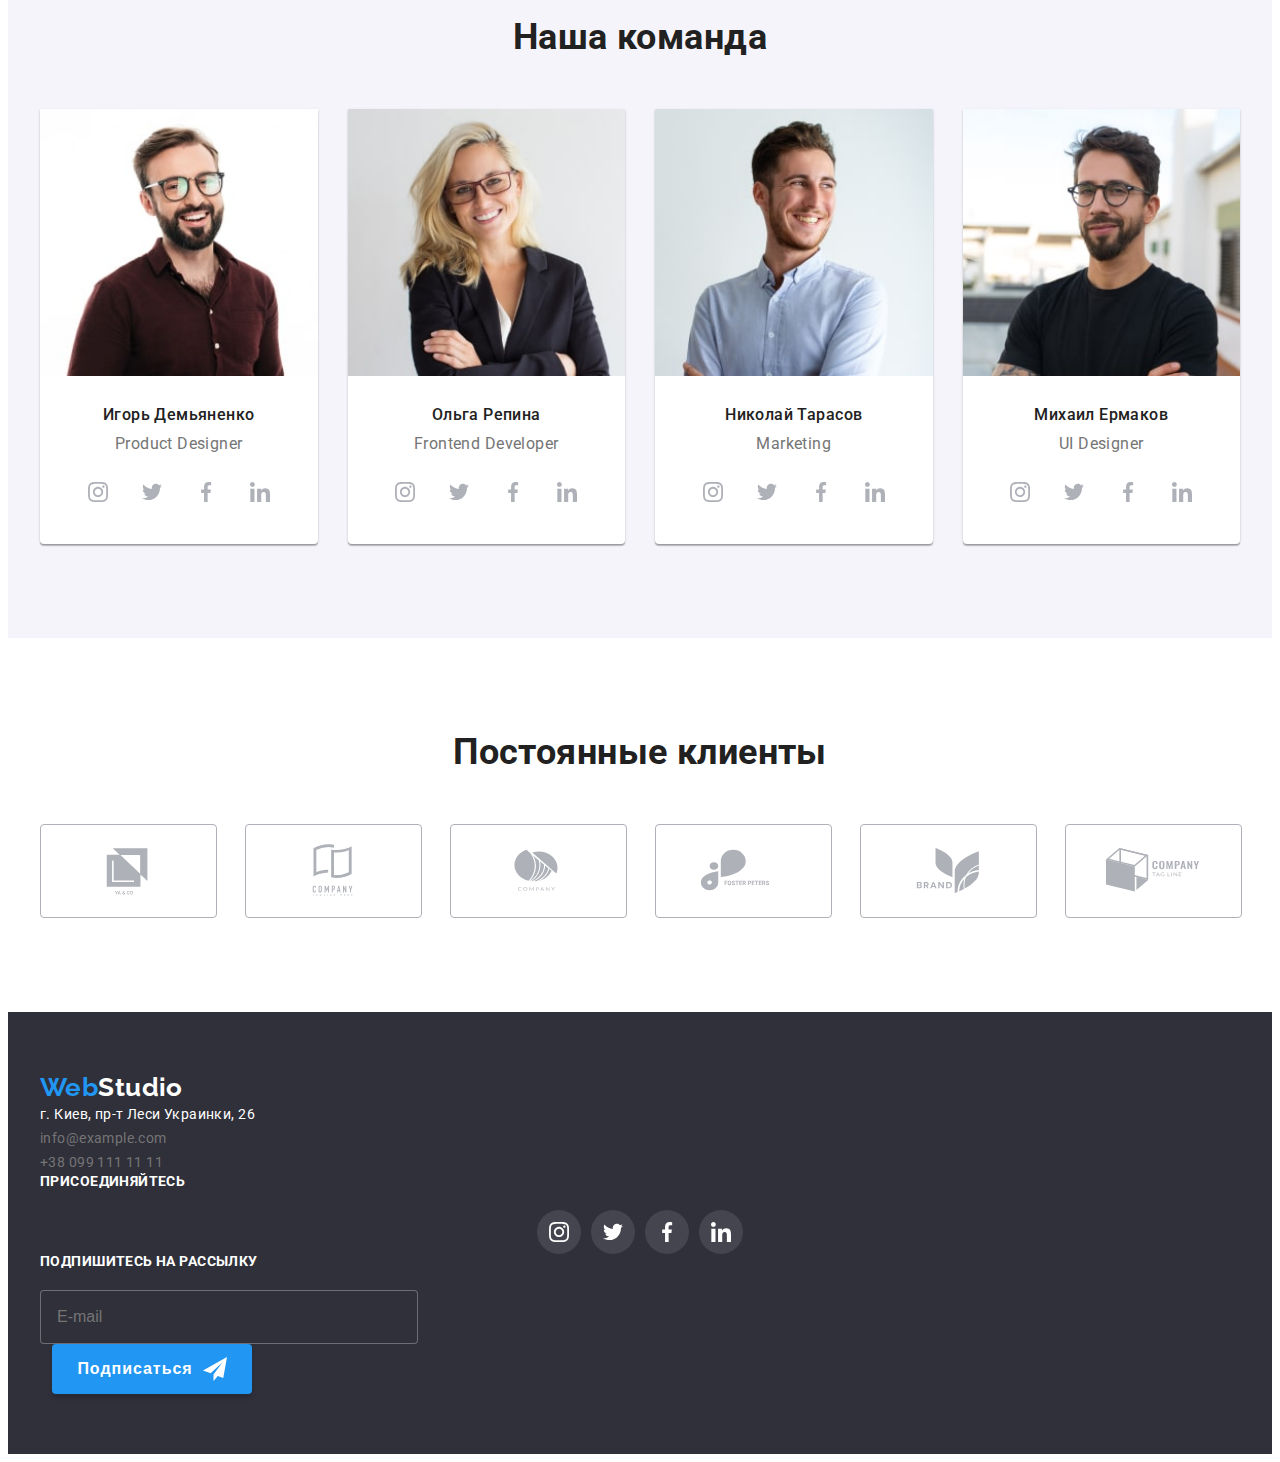
==== commit 62cbe7de: "adapt footer" ====
--- a/index.html
+++ b/index.html
@@ -325,24 +325,22 @@
     </section>
     </main>
     <footer class="footer">
-        <div class="container">
-            <ul class="footer__list">
-                <li class="footer__item">
-                    <a href="./index.html" class="logo logo--light logo__footer"><span class="logo__span">Web</span>Studio</a>
+        <div class="container footer--adapt">
+            <div class="footer--tablet">
+            <div class="footer__item">
+                <a href="./index.html" class="logo logo--light logo__footer"><span class="logo__span">Web</span>Studio</a></li>
                 <address>
-                <ul class="footer-contacts">
+                <ul class="footer__contacts">
                     <li><a href="https://goo.gl/maps/pPcLnvjaUrZ2ZYLMA" 
-                        target="_blank" 
-                        rel="noopener nofollow"
-                        class="address">
+                            target="_blank" 
+                            rel="noopener nofollow"
+                            class="address">
                         г. Киев, пр-т Леси Украинки, 26</a></li>
                     <li><a href="mailto:info@example.com" class="address contacts--footer">info@example.com</a></li>
                     <li><a href="tel:+380991111111" class="address contacts--footer">+38 099 111 11 11</a></li>
                 </ul>
-            </address>
-                </li>
-                
-            <li class="footer__item">
+                </address></div>
+            <div class="footer__item">
                 <p class="footer-title">Присоединяйтесь</p>
                 <ul class="socials">
                     <li class="socials__item"><a href="" class="socials__link icon--footer-style ">
@@ -361,19 +359,18 @@
                         <svg class="socials__icon" width="20" height="20">
                         <use href="./images/symbol-defs.svg#icon-linkedin">
                         </use></svg></a></li>
-                </ul>
-            </li>
-            <li class="footer__item">
-                    <p class="footer-title">Подпишитесь на рассылку</p>
-                    <form action="" class="subscribe-form">
-                        <label><input type="email" name="subscribe-email" class="subscribe-input" placeholder="E-mail" required></label>
-                        <button type="submit" class="subscribe-btn">Подписаться<svg class="subscribe-icon" width="24" height="24">
-                            <use href="./images/symbol-defs.svg#icon-footer-send">
-                            </use></svg></button>
-                    </form>
-                </div>
-            </li>
-        </ul>
+                </ul></div>
+            </div>
+            <div class="footer__item">
+                <p class="footer-title">Подпишитесь на рассылку</p>
+                <form action="" class="subscribe-form">
+                    <label> <input type="email" name="subscribe-email" class="subscribe-input" placeholder="E-mail" required></label>
+                    <button type="submit" class="subscribe-btn">Подписаться<svg class="subscribe-icon" width="24" height="24">
+                        <use href="./images/symbol-defs.svg#icon-footer-send">
+                        </use></svg></button>
+                </form>
+            </div>
+        </div>
     </footer>
     <div class="backdrop is-hidden" data-modal> 
         <div class="modal">
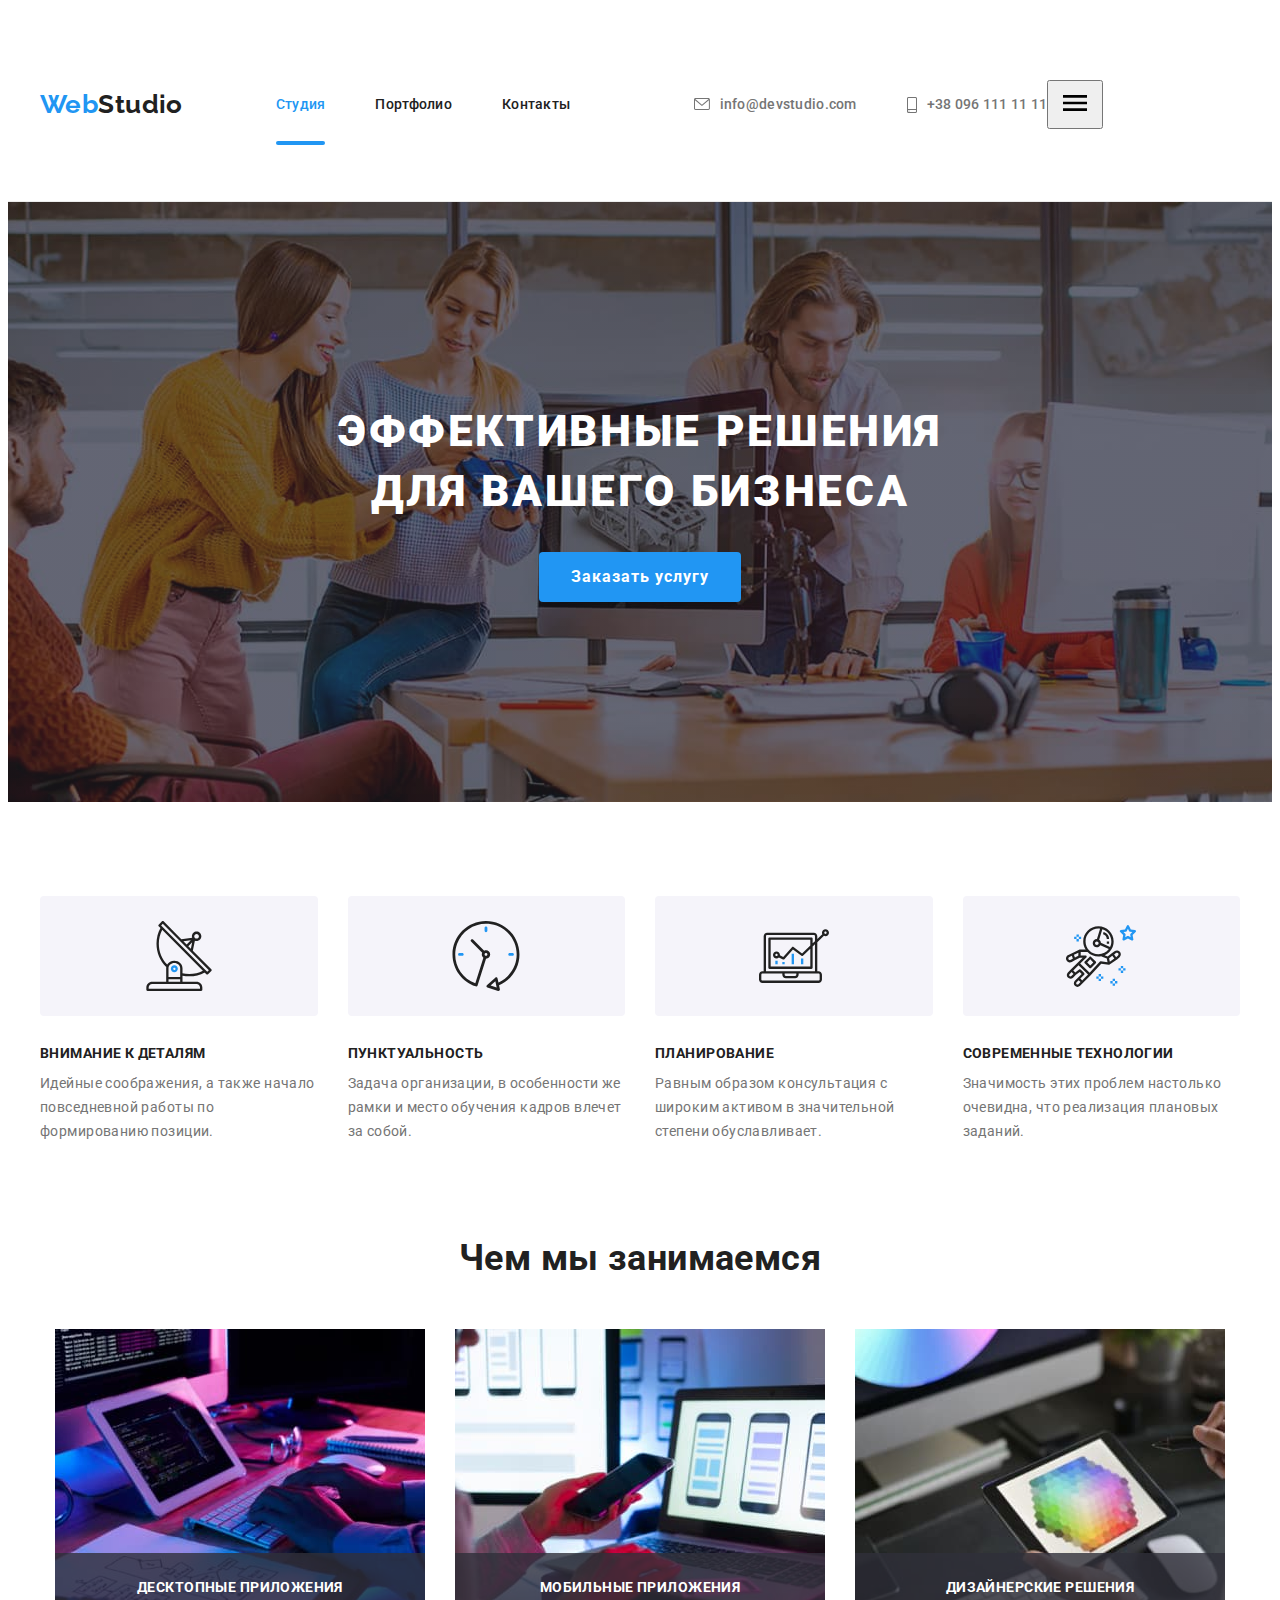
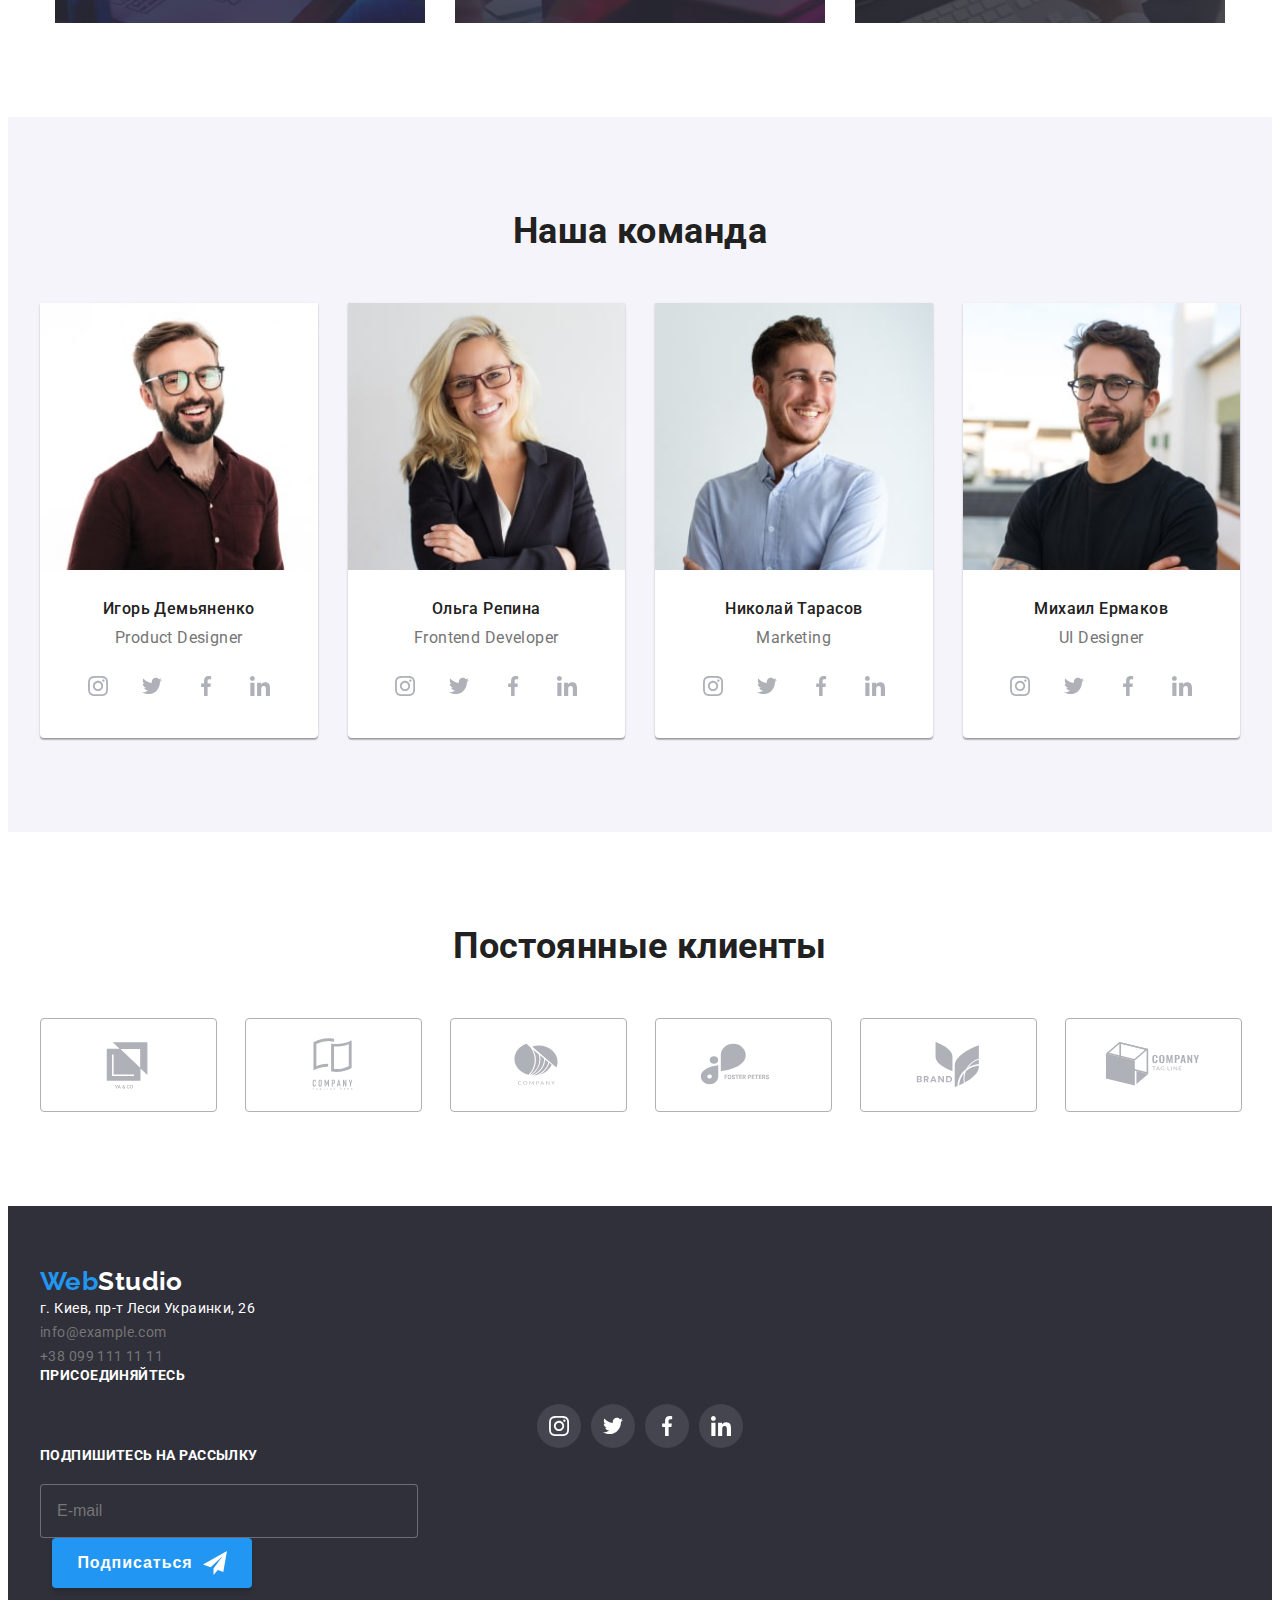
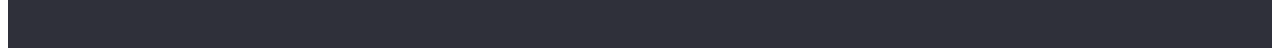
==== commit 9641d1e5: "add mob-menu" ====
--- a/index.html
+++ b/index.html
@@ -13,7 +13,7 @@
     <link rel="stylesheet" href="./css/main.min.css">
 </head>
 <body>
-    <!-- <header class="header">
+    <header class="header">
         <div class="container nav">
             <a href="./index.html" class="logo logo--dark logo__header"><span class="logo__span">Web</span>Studio</a>
             <nav>
@@ -33,8 +33,39 @@
                         <use href="./images/symbol-defs.svg#icon-smartphone">
                         </use></svg>+38 096 111 11 11</a></li>
             </ul>
-        </div>
-    </header> -->
+            <button type="button" class="menu-open-btn"><svg class="" width="40" height="40">
+                <use href="./images/symbol-defs.svg#icon-menu-open">
+                </use></svg></button>
+            <div class="mob-menu is-hidden">
+                <div class="mob-menu__top">
+                    <button type="button" class="menu-close-btn"><svg class="" width="40" height="40">
+                        <use href="./images/symbol-defs.svg#icon-close">
+                        </use></svg></button>
+                    <nav>
+                        <ul class="mob-menu__list">
+                            <li class="mob-menu__item"><a href=""  class="mob-menu__link">Студия</a></li>
+                            <li class="mob-menu__item"><a href="./portfolio.html"   class="mob-menu__link">Портфолио</a></li>
+                            <li class="mob-menu__item"><a href=""   class="mob-menu__link">Контакты</a></li>
+                        </ul>
+                    </nav>
+                </div>
+                <div class="mob-menu__bottom">
+                    <ul class="mob-menu-contacts__list">
+                        <li class="mob-menu-contacts__item"><a href="tel:+380961111111" class="mob-menu-contacts__tel">
+                            +38 096 111 11 11</a></li>
+                        <li class="mob-menu-contacts__item"><a href="mailto:info@devstudio.com" class="mob-menu-contacts__mail">
+                            info@devstudio.com</a></li>
+                    </ul>
+                    <ul class="mob-menu-socials">
+                        <li class="mob-menu-socials__item"><a href="" class="mob-menu-socials__link">Instagram</a></li>
+                        <li class="mob-menu-socials__item"><a href="" class="mob-menu-socials__link">Twitter</a></li>
+                        <li class="mob-menu-socials__item"><a href="" class="mob-menu-socials__link">Facebook</a></li>
+                        <li class="mob-menu-socials__item"><a href="" class="mob-menu-socials__link">LinkedIn</a></li>
+                    </ul>
+                </div>
+            </div>
+        </div>
+    </header>
     <main> 
     <section class="hero">
         <div class="container">
@@ -409,5 +440,6 @@
                 </form>
     </div>
     <script src="./js/modal.js"></script>
+    <script src="./js/menu.js"></script>
 </body>
 </html>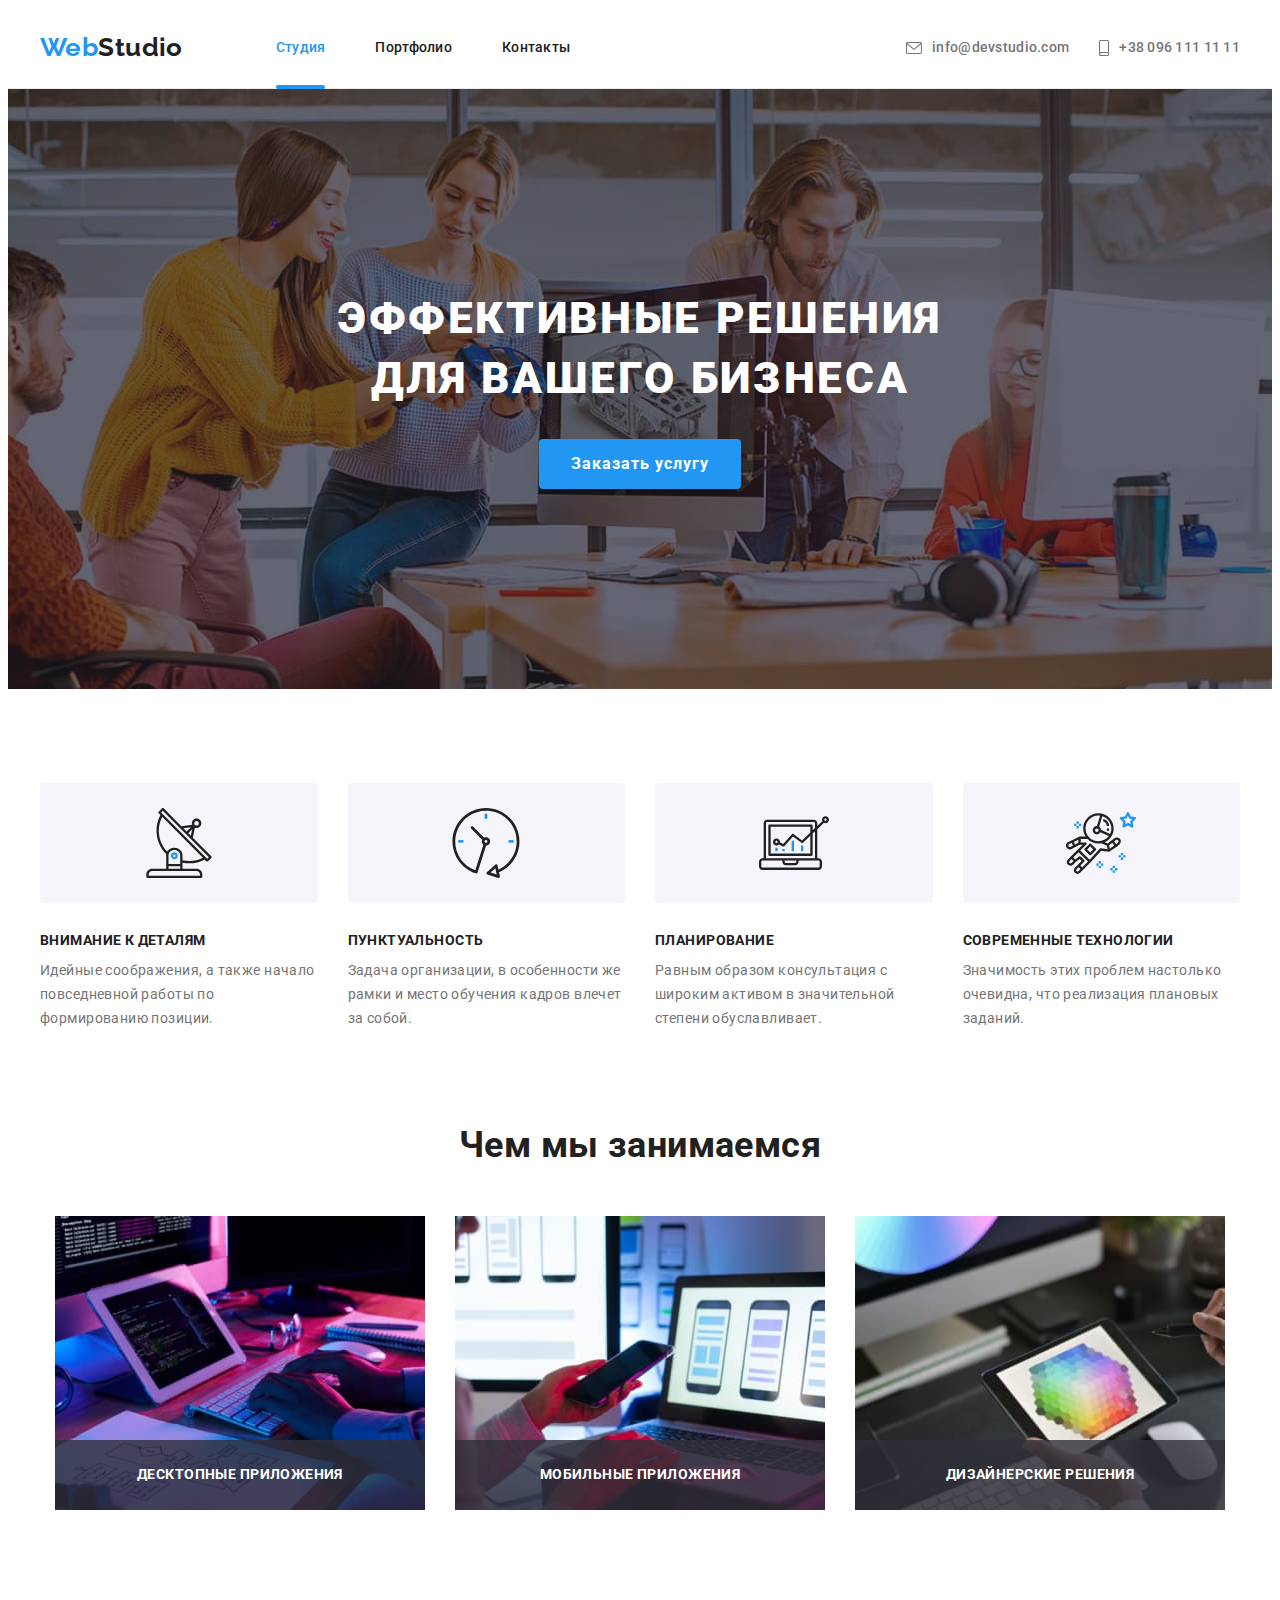
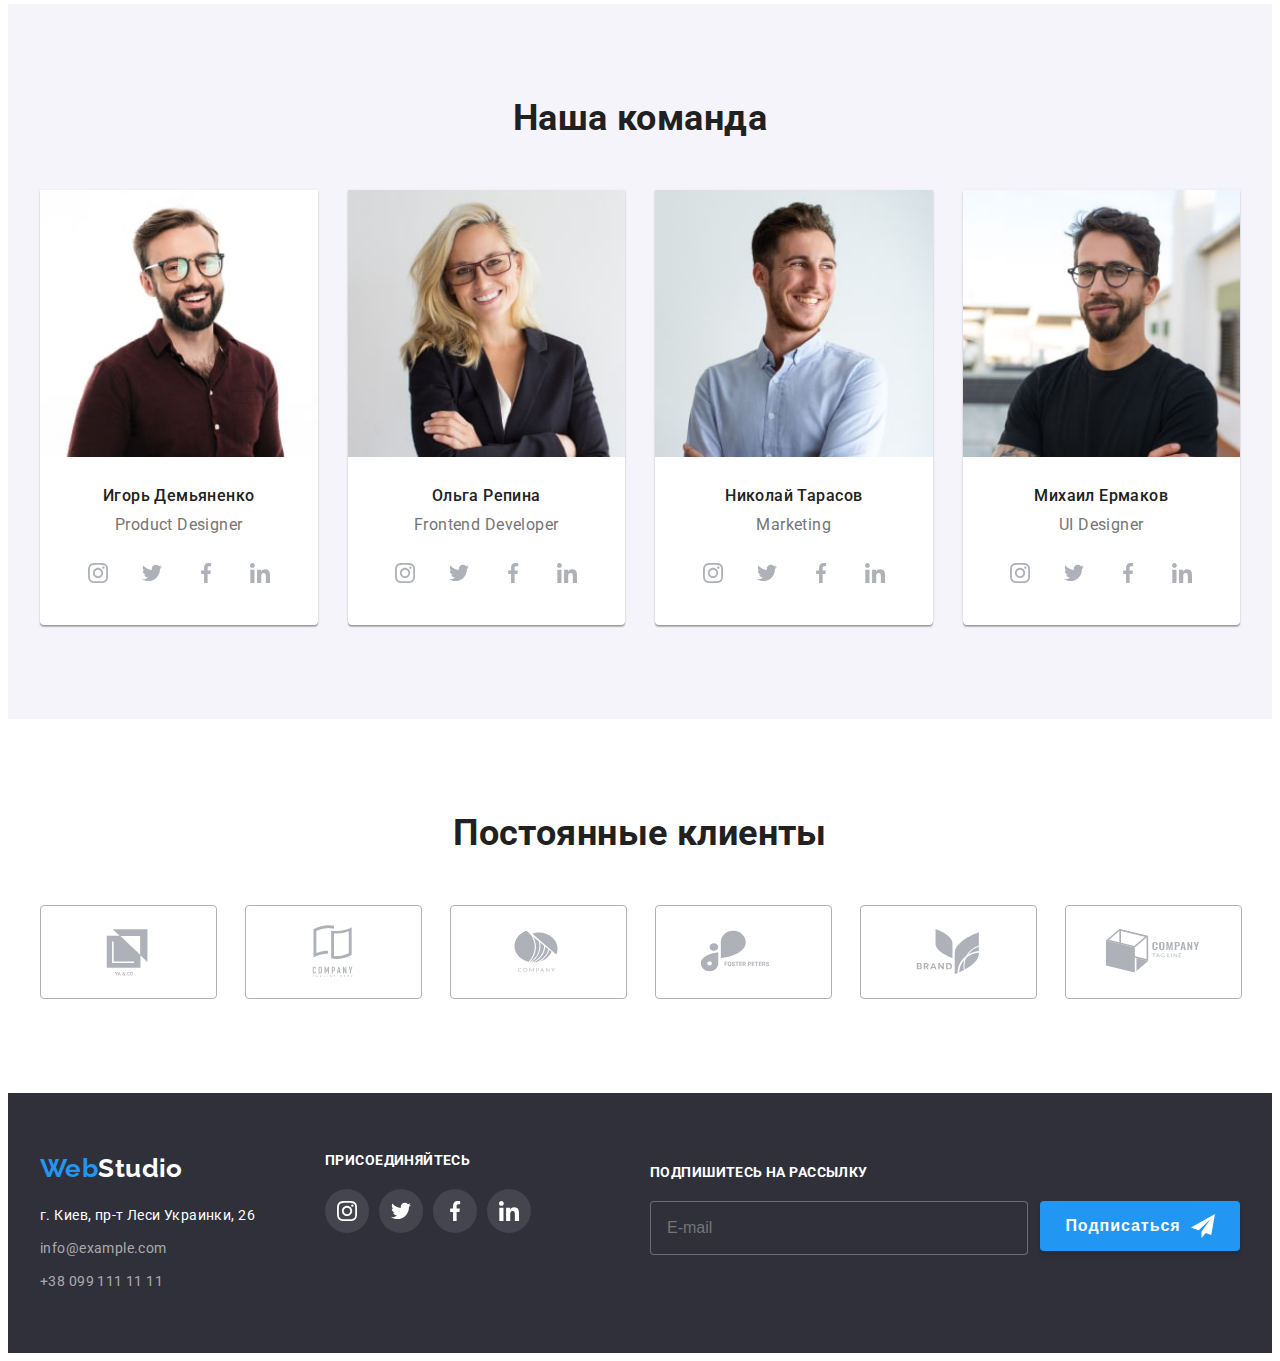
==== commit f6ca17d5: "final corrections" ====
--- a/index.html
+++ b/index.html
@@ -43,7 +43,7 @@
                         </use></svg></button>
                     <nav>
                         <ul class="mob-menu__list">
-                            <li class="mob-menu__item"><a href=""  class="mob-menu__link">Студия</a></li>
+                            <li class="mob-menu__item"><a href="./index.html"  class="mob-menu__link">Студия</a></li>
                             <li class="mob-menu__item"><a href="./portfolio.html"   class="mob-menu__link">Портфолио</a></li>
                             <li class="mob-menu__item"><a href=""   class="mob-menu__link">Контакты</a></li>
                         </ul>
@@ -367,8 +367,8 @@
                             rel="noopener nofollow"
                             class="address">
                         г. Киев, пр-т Леси Украинки, 26</a></li>
-                    <li><a href="mailto:info@example.com" class="address contacts--footer">info@example.com</a></li>
-                    <li><a href="tel:+380991111111" class="address contacts--footer">+38 099 111 11 11</a></li>
+                    <li class="footer__contacts__item"><a href="mailto:info@example.com" class="contacts--footer address">info@example.com</a></li>
+                    <li class="footer__contacts__item"><a href="tel:+380991111111" class="contacts--footer address">+38 099 111 11 11</a></li>
                 </ul>
                 </address></div>
             <div class="footer__item">
--- a/css/main.min.css
+++ b/css/main.min.css
@@ -1 +1 @@
-:root{--primary-text-color:#212121;--secondary-text-color:#757575;--white-text-color: #FFFFFF;--accent-color:#2196F3;--secondary-accent-color:#FFFFFF;--primary-bg-color: #FFFFFF;--bg-accent-color:#2F303A;--pf-btn-color: #F5F4FA;--features-icon-box-color:#F5F4FA;--primary-social-icon-fill: #AFB1B8;--secondary-social-icon-fill:#FFFFFF;--clients-icon-fill: #AFB1B8;--clients-icon-fill-hf:#2196F3;--animation-duration: 250ms;--animation-timing-function: cubic-bezier(0.4, 0, 0.2, 1)}.visually-hidden{position:absolute;width:1px;height:1px;margin:-1px;border:0;padding:0;white-space:nowrap;clip-path:inset(100%);clip:rect(0 0 0 0);overflow:hidden}p,h1,h2,h3,h4,h5,h6{margin:0}ul,ol{margin:0;padding-left:0;list-style:none}button{cursor:pointer}a{text-decoration:none}img{display:block;max-width:100%;height:auto;width:100%}body{font-family:"Roboto",sans-serif;background-color:var(--primary-bg-color);color:var(--primary-text-color);font-size:14px;letter-spacing:.03em}.container{width:100%;margin:0 auto;padding-left:15px;padding-right:15px}@media screen and (min-width: 480px){.container{width:480px}}@media screen and (min-width: 768px){.container{width:768px}}@media screen and (min-width: 1200px){.container{width:1200px}}.title{margin-bottom:30px;font-weight:700;font-size:28px;line-height:1.18;text-align:center;color:var(--primary-text-color)}@media screen and (min-width: 1200px){.title{margin-bottom:50px;font-size:36px;line-height:1.16}}.logo{font-family:"Raleway",sans-serif;font-weight:700;font-size:26px;line-height:1.19}.logo__span{color:var(--accent-color)}.logo--dark{color:var(--primary-text-color)}.logo--light{color:var(--secondary-accent-color)}.socials{display:flex;flex-wrap:wrap;gap:10px;justify-content:center}.socials__item{width:44px;height:44px}.socials__link{width:100%;height:100%;border-radius:50%;background-color:inherit;color:var(--primary-social-icon-fill);display:flex;align-items:center;justify-content:center;transition-property:background-color,color;transition-duration:var(--animation-duration);transition-timing-function:var(--animation-timing-function)}.socials__link:hover,.socials__link:focus{background-color:var(--accent-color);color:var(--primary-bg-color)}.socials__icon{fill:currentColor}.icon--footer-style{background-color:rgba(255,255,255,.1);color:var(--secondary-social-icon-fill)}.contacts__list{display:flex;margin-left:auto}.contacts__item:nth-child(n+2){margin-left:50px}.contacts__link{display:flex;align-items:center;justify-content:center;padding-top:32px;padding-bottom:32px;transition-property:color;transition-duration:var(--animation-duration);transition-timing-function:var(--animation-timing-function);font-weight:500;line-height:1.14;letter-spacing:.02em;color:var(--secondary-text-color);text-decoration:none}.contacts__link:hover,.contacts__link:focus{color:var(--accent-color)}.contacts__icon{display:block;margin-right:10px;fill:currentColor}.hero{background-size:cover;margin-left:auto;margin-right:auto;background-color:var(--bg-accent-color);background-image:linear-gradient(rgba(47, 48, 58, 0.4), rgba(47, 48, 58, 0.4)),url(../images/hero-mobile-bg-img.jpg);background-repeat:no-repeat;background-position:50% 50%;padding-top:118px;padding-bottom:118px}@media(min-device-pixel-ratio: 2),(min-resolution: 192dpi),(min-resolution: 2dppx){.hero{background-image:linear-gradient(rgba(47, 48, 58, 0.4), rgba(47, 48, 58, 0.4)),url(../images/hero-mobile-x2-bg-img.jpg)}}@media screen and (min-width: 768px){.hero{background-image:linear-gradient(rgba(47, 48, 58, 0.4), rgba(47, 48, 58, 0.4)),url(../images/hero-tablet-bg-img.jpg)}}@media screen and (min-width: 768px)and (min-device-pixel-ratio: 2),screen and (min-width: 768px)and (min-resolution: 192dpi),screen and (min-width: 768px)and (min-resolution: 2dppx){.hero{background-image:linear-gradient(rgba(47, 48, 58, 0.4), rgba(47, 48, 58, 0.4)),url(../images/hero-tablet-x2-bg-img.jpg)}}@media screen and (min-width: 1200px){.hero{padding-top:200px;padding-bottom:200px;background-image:linear-gradient(rgba(47, 48, 58, 0.4), rgba(47, 48, 58, 0.4)),url(../images/hero-bg-img.jpg)}}@media screen and (min-width: 1200px)and (min-device-pixel-ratio: 2),screen and (min-width: 1200px)and (min-resolution: 192dpi),screen and (min-width: 1200px)and (min-resolution: 2dppx){.hero{background-image:linear-gradient(rgba(47, 48, 58, 0.4), rgba(47, 48, 58, 0.4)),url(../images/hero-x2-bg-img.jpg)}}.hero__title{font-weight:900;font-size:26px;line-height:1.62;text-align:center;letter-spacing:.06em;text-transform:uppercase;color:var(--secondary-accent-color);max-width:360px;margin:0 auto}@media screen and (min-width: 1200px){.hero__title{font-size:44px;line-height:1.36;max-width:696px}}.hero__btn{font-family:inherit;font-weight:700;font-size:16px;line-height:1.88;align-items:center;text-align:center;letter-spacing:.06em;background-color:var(--accent-color);color:var(--secondary-accent-color);min-width:200px;box-shadow:0px 4px 4px rgba(0,0,0,.15);border:none;border-radius:4px;margin:30px auto 0 auto;display:block;padding:10px 32px;transition-property:background-color;transition-duration:var(--animation-duration);transition-timing-function:var(--animation-timing-function)}.hero__btn:hover,.hero__btn:focus{background-color:#188ce8}.features{padding-bottom:60px;padding-top:60px}@media screen and (min-width: 1200px){.features{padding-bottom:94px;padding-top:94px}}.features__list{display:flex;flex-wrap:wrap;gap:30px}.features__item{width:100%}@media screen and (min-width: 768px){.features__item{width:calc((100% - 30px)/2)}}@media screen and (min-width: 1200px){.features__item{width:calc((100% - 90px)/4)}}.features__icon{margin-bottom:30px;width:100%;height:120px;background-color:var(--features-icon-box-color);border-radius:4px;display:flex;align-items:center;justify-content:center}.features__description{margin-bottom:10px;font-weight:700;font-size:14px;line-height:1.14;text-transform:uppercase;color:var(--primary-text-color)}@media screen and (max-width: 767px){.features__description{display:flex;justify-content:center}}.features__text{font-weight:400;line-height:1.71;color:var(--secondary-text-color)}.about{padding-bottom:94px}@media screen and (max-width: 1199px){.about{display:none}}.about__list{display:flex;justify-content:center}.about__item{display:flex;justify-content:center;position:relative}.about__item:not(:last-child){margin-right:30px}.about__text{position:absolute;bottom:0;left:0;width:100%;height:70px;background-color:rgba(47,48,58,.8);display:flex;justify-content:center;align-items:center;font-weight:700;line-height:1.14;text-align:center;text-transform:uppercase;color:var(--secondary-accent-color)}.team{background-color:#f5f4fa;padding-bottom:60px;padding-top:60px}@media screen and (min-width: 1200px){.team{padding-bottom:94px;padding-top:94px}}.team__cards{display:flex;flex-wrap:wrap;gap:30px}.person{width:100%;box-shadow:0px 1px 3px rgba(0,0,0,.12),0px 1px 1px rgba(0,0,0,.14),0px 2px 1px rgba(0,0,0,.2);border-radius:0px 0px 4px 4px;background-color:var(--primary-bg-color)}@media screen and (min-width: 768px){.person{width:calc((100% - 30px)/2)}}@media screen and (min-width: 1200px){.person{width:calc((100% - 90px)/4)}}.person__information{padding-top:30px;padding-bottom:24px}@media screen and (min-width: 1200px){.person__information{padding-bottom:30px}}.person__name{margin-bottom:10px;font-weight:500;font-size:16px;line-height:1.18;text-align:center;color:var(--primary-text-color)}.person__position{margin-bottom:16px;font-weight:400;font-size:16px;line-height:1.18;text-align:center;color:var(--secondary-text-color)}.clients{padding-bottom:60px;padding-top:60px}@media screen and (min-width: 1200px){.clients{padding-bottom:94px;padding-top:94px}}.clients__list{display:flex;flex-wrap:wrap;gap:30px}.clients__item{width:calc((100% - 30px)/2)}@media screen and (min-width: 768px){.clients__item{width:calc((100% - 60px)/3)}}@media screen and (min-width: 1200px){.clients__item{width:calc((100% - 150px)/6)}}.clients__link{display:flex;justify-content:center;align-items:center;width:100%;height:92px;border:1px solid var(--clients-icon-fill);border-radius:4px;color:var(--clients-icon-fill);transition-property:color,border-color;transition-duration:var(--animation-duration);transition-timing-function:var(--animation-timing-function)}.clients__link:hover,.clients__link:focus{color:var(--clients-icon-fill-hf);border-color:var(--clients-icon-fill-hf)}.clients__icon{fill:currentColor}.backdrop{position:fixed;opacity:1;top:0;left:0;width:100%;height:100%;background-color:rgba(0,0,0,.2);transition-property:opacity;transition-duration:var(--animation-duration);transition-timing-function:var(--animation-timing-function)}.is-hidden{opacity:0;pointer-events:none}.modal{padding:40px;position:absolute;top:50%;left:50%;transform:translate(-50%, -50%);min-height:581px;width:528px;background-color:var(--primary-bg-color);border-radius:4px;transition-duration:var(--animation-duration);transition-timing-function:var(--animation-timing-function)}.close-btn{position:absolute;top:8px;right:8px;display:flex;align-items:center;justify-content:center;width:30px;height:30px;border-radius:50%;border:1px solid rgba(0,0,0,.1);background-color:var(--secondary-accent-color);transition-property:color;transition-duration:var(--animation-duration);transition-timing-function:var(--animation-timing-function)}.close-btn:hover,.close-btn:focus{color:var(--accent-color)}.icon-close{fill:currentColor}.modal-title{margin-bottom:12px;font-weight:700;font-size:20px;line-height:1.15;text-align:center}.modal-form{display:flex;flex-direction:column}.modal-label{margin-bottom:10px;font-weight:400;font-size:14px;line-height:1.14;letter-spacing:.01em;color:var(--secondary-text-color)}.input-wrapper{position:relative}.modal-input{margin-top:4px;padding-left:42px;width:448px;height:40px;border:1px solid rgba(33,33,33,.2);border-radius:4px;transition-property:border-color;transition-duration:var(--animation-duration);transition-timing-function:var(--animation-timing-function)}.modal-input:focus{border-color:var(--accent-color);outline:none}.modal-input:focus+.icon-modal{fill:var(--accent-color)}.icon-modal{position:absolute;left:12px;top:15px;transition:fill var(--animation-duration) var(--animation-timing-function)}.modal-textarea{margin-top:4px;width:448px;height:120px;padding:12px 16px;border:1px solid rgba(33,33,33,.2);border-radius:4px;resize:none;font-weight:400;font-size:14px;line-height:1.14;letter-spacing:.01em;color:rgba(117,117,117,.5);transition-property:border-color;transition-duration:var(--animation-duration);transition-timing-function:var(--animation-timing-function)}.modal-textarea:focus{border-color:var(--accent-color);outline:none}.checkbox{margin-left:24px}.modal-checkbox:checked+.agreement-text span{background-color:var(--accent-color);border:none}.agreement-text span{margin-right:7px;display:flex;align-items:center;justify-content:center;width:16px;height:15px;border:2px solid var(--primary-text-color);border-radius:3px}.agreement-text span:hover{border:2px solid var(--accent-color)}.icon-check{width:100%;height:100%;fill:var(--primary-bg-color)}.agreement-text{display:flex;justify-content:center;align-items:center;font-weight:400;font-size:14px;line-height:1.71;color:var(--secondary-text-color)}.agreement-link{margin-left:2px;text-decoration-line:underline;color:var(--accent-color)}.submit{margin:30px auto 0px auto;min-width:200px;min-height:50px;padding:10px 55px;font-weight:700;font-size:16px;line-height:1.88;display:flex;justify-content:center;align-items:center;text-align:center;letter-spacing:.06em;color:var(--white-text-color);background:var(--accent-color);border-radius:4px;border:none;transition-property:box-shadow;transition-duration:var(--animation-duration);transition-timing-function:var(--animation-timing-function)}.submit:hover,.submit:focus{box-shadow:0px 4px 4px rgba(0,0,0,.15)}.portfolio{padding-bottom:60px;padding-top:60px}@media screen and (min-width: 1200px){.portfolio{padding-bottom:94px;padding-top:94px}}.portfolio-nav{display:flex;flex-wrap:wrap;gap:8px}@media screen and (min-width: 768px){.portfolio-nav{justify-content:center}}@media screen and (max-width: 767px){.portfolio-nav{margin-bottom:40px}}@media screen and (min-width: 768px)and (max-width: 1199px){.portfolio-nav{margin-bottom:30px}}@media screen and (min-width: 1200px){.portfolio-nav{margin-bottom:50px}}.portfolio-nav__btn{font-family:inherit;font-weight:500;font-size:16px;line-height:1.62;text-align:center;letter-spacing:.03em;background-color:var(--pf-btn-color);color:var(--primary-text-color);border-radius:4px;border:none;display:block;padding:6px 22px;transition-property:background-color,color,box-shadow;transition-duration:var(--animation-duration);transition-timing-function:var(--animation-timing-function)}.portfolio-nav__btn:hover,.portfolio-nav__btn:focus{background-color:var(--accent-color);color:var(--secondary-accent-color);box-shadow:0px 3px 1px rgba(0,0,0,.1),0px 1px 2px rgba(0,0,0,.08),0px 2px 2px rgba(0,0,0,.12)}.portfolio__list{display:flex;flex-wrap:wrap;gap:30px}.portfolio__item{width:100%;transition-property:box-shadow;transition-duration:var(--animation-duration);transition-timing-function:var(--animation-timing-function)}@media screen and (min-width: 768px){.portfolio__item{width:calc((100% - 30px)/2)}}@media screen and (min-width: 1200px){.portfolio__item{width:calc((100% - 60px)/3)}}.portfolio__card{width:100%;padding-top:20px;padding-bottom:20px;padding-left:24px;padding-right:24px;border:1px solid #eee;border-top:none}.portfolio__title{margin-bottom:4px;font-weight:700;font-size:18px;line-height:2;letter-spacing:.06em;color:var(--primary-text-color)}.portfolio__text{font-weight:400;font-size:16px;line-height:1.88;color:var(--secondary-text-color)}.portfolio__thumb{width:100%;position:relative;overflow:hidden}.portfolio__overlay{position:absolute;top:0;left:0;width:100%;height:100%;padding:63px 24px;display:flex;align-items:center;justify-content:center;font-weight:400;font-size:18px;line-height:1.56;color:var(--white-text-color);background-color:rgba(32,148,243,.9);transform:translateY(100%);transition:transform 250ms cubic-bezier(0.4, 0, 0.2, 1)}.portfolio__link:hover,.portfolio__link:focus{box-shadow:0px 1px 1px rgba(0,0,0,.12),0px 4px 4px rgba(0,0,0,.06),1px 4px 6px rgba(0,0,0,.16)}.portfolio__link:focus .portfolio__overlay,.portfolio__link:hover .portfolio__overlay{transform:translateY(0)}.header{border-bottom:1px solid #ececec}.logo__header{display:block;padding-top:24px;padding-bottom:25px;margin-right:93px}.nav{display:flex;align-items:center}.nav__list{display:flex}.nav__item:nth-child(n+2){margin-left:50px}.nav__link{display:block;font-weight:500;line-height:1.14;letter-spacing:.02em;color:var(--primary-text-color);text-decoration:none;padding-top:32px;padding-bottom:32px;transition-property:color;transition-duration:var(--animation-duration);transition-timing-function:var(--animation-timing-function)}.nav__link:hover,.nav__link:focus{color:var(--accent-color)}.current{color:var(--accent-color);text-decoration:none;position:relative}.current::after{content:"";position:absolute;left:0;bottom:-1px;width:100%;height:4px;background:var(--accent-color);border-radius:2px}.footer{background-color:var(--bg-accent-color);padding-top:60px;padding-bottom:60px}.footer__list{display:flex;flex-direction:column;justify-content:center;gap:60px}@media screen and (min-width: 768px){.footer__list{display:flex;flex-wrap:wrap;justify-content:center;width:calc((100% - 60px)/2)}}@media screen and (min-width: 1200px){.footer__list{display:flex;align-items:baseline}}.footer__item{display:block;justify-content:center;width:100%}.footer-contacts{margin-top:20px}.address{font-style:normal;font-weight:400;font-size:14px;line-height:1.71;color:var(--secondary-accent-color);text-decoration:none;transition-property:color,border-color;transition-duration:var(--animation-duration);transition-timing-function:var(--animation-timing-function)}.address:hover,.address:focus{color:var(--accent-color)}.contacts--footer{margin-top:8px;color:var(--secondary-text-color)}@media screen and (min-width: 1200px){.contacts--footer{margin-top:9px}}.footer-title{margin-bottom:20px;width:100%;font-weight:700;line-height:1.14;text-transform:uppercase;color:var(--secondary-accent-color)}.subscribe-input{margin-bottom:20px;width:100%;height:50px;border:1px solid rgba(255,255,255,.3);border-radius:4px;background-color:var(--bg-accent-color);padding-left:16px;font-weight:400;font-size:16px;line-height:1.25;color:var(--white-text-color);transform:border-color var(--animation-duration) var(--animation-timing-function)}.subscribe-input:hover,.subscribe-input:focus{border-color:var(--accent-color)}@media screen and (min-width: 768px){.subscribe-input{width:450px}}@media screen and (min-width: 1200px){.subscribe-input{width:358px;margin-bottom:0}}.subscribe-btn{width:200px;height:50px;background:var(--accent-color);box-shadow:0px 4px 4px rgba(0,0,0,.15);border-radius:4px;border:none;font-weight:700;font-size:16px;line-height:1.88;display:flex;align-items:center;text-align:center;justify-content:center;letter-spacing:.06em;color:var(--white-text-color);transform:background-color var(--animation-duration) var(--animation-timing-function)}.subscribe-btn:hover,.subscribe-btn:focus{background-color:#188ce8}@media screen and (min-width: 1200px){.subscribe-btn{margin-left:12px;margin-right:0px}}.subscribe-icon{margin-left:10px}/*# sourceMappingURL=main.min.css.map */+:root{--primary-text-color:#212121;--secondary-text-color:#757575;--white-text-color: #FFFFFF;--accent-color:#2196F3;--secondary-accent-color:#FFFFFF;--primary-bg-color: #FFFFFF;--bg-accent-color:#2F303A;--pf-btn-color: #F5F4FA;--features-icon-box-color:#F5F4FA;--primary-social-icon-fill: #AFB1B8;--secondary-social-icon-fill:#FFFFFF;--clients-icon-fill: #AFB1B8;--clients-icon-fill-hf:#2196F3;--animation-duration: 250ms;--animation-timing-function: cubic-bezier(0.4, 0, 0.2, 1)}.visually-hidden{position:absolute;width:1px;height:1px;margin:-1px;border:0;padding:0;white-space:nowrap;clip-path:inset(100%);clip:rect(0 0 0 0);overflow:hidden}p,h1,h2,h3,h4,h5,h6{margin:0}ul,ol{margin:0;padding-left:0;list-style:none}button{cursor:pointer}a{text-decoration:none}img{display:block;max-width:100%;height:auto;width:100%}body{font-family:"Roboto",sans-serif;background-color:var(--primary-bg-color);color:var(--primary-text-color);font-size:14px;letter-spacing:.03em}.container{width:100%;margin:0 auto;padding-left:15px;padding-right:15px}@media screen and (min-width: 480px){.container{width:480px}}@media screen and (min-width: 768px){.container{width:768px}}@media screen and (min-width: 1200px){.container{width:1200px}}.title{margin-bottom:30px;font-weight:700;font-size:28px;line-height:1.18;text-align:center;color:var(--primary-text-color)}@media screen and (min-width: 1200px){.title{margin-bottom:50px;font-size:36px;line-height:1.16}}.logo{font-family:"Raleway",sans-serif;font-weight:700;font-size:26px;line-height:1.19}.logo__span{color:var(--accent-color)}.logo--dark{color:var(--primary-text-color)}.logo--light{color:var(--secondary-accent-color)}.socials{display:flex;flex-wrap:wrap;gap:10px;justify-content:center}.socials__item{width:44px;height:44px}.socials__link{width:100%;height:100%;border-radius:50%;background-color:inherit;color:var(--primary-social-icon-fill);display:flex;align-items:center;justify-content:center;transition-property:background-color,color;transition-duration:var(--animation-duration);transition-timing-function:var(--animation-timing-function)}.socials__link:hover,.socials__link:focus{background-color:var(--accent-color);color:var(--primary-bg-color)}.socials__icon{fill:currentColor}.icon--footer-style{background-color:rgba(255,255,255,.1);color:var(--secondary-social-icon-fill)}.contacts__list{display:none}@media screen and (min-width: 768px){.contacts__list{display:block;margin-left:84px}}@media screen and (min-width: 1200px){.contacts__list{display:flex;margin-left:auto}}.contacts__item:not(:last-child){margin-bottom:10px}@media screen and (min-width: 1200px){.contacts__item:not(:last-child){margin:0 30px 0 0}}.contacts__link{display:flex;align-items:center;justify-content:start;transition-property:color;transition-duration:var(--animation-duration);transition-timing-function:var(--animation-timing-function);font-weight:500;font-size:12px;line-height:1.16;letter-spacing:.02em;color:var(--secondary-text-color);text-decoration:none}.contacts__link:hover,.contacts__link:focus{color:var(--accent-color)}@media screen and (min-width: 1200px){.contacts__link{padding-top:32px;padding-bottom:32px;font-size:14px;line-height:1.14}}.contacts__icon{display:block;margin-right:10px;fill:currentColor}.hero{background-size:cover;margin-left:auto;margin-right:auto;background-color:var(--bg-accent-color);background-image:linear-gradient(rgba(47, 48, 58, 0.4), rgba(47, 48, 58, 0.4)),url(../images/hero-mobile-bg-img.jpg);background-repeat:no-repeat;background-position:50% 50%;padding-top:118px;padding-bottom:118px}@media(min-device-pixel-ratio: 2),(min-resolution: 192dpi),(min-resolution: 2dppx){.hero{background-image:linear-gradient(rgba(47, 48, 58, 0.4), rgba(47, 48, 58, 0.4)),url(../images/hero-mobile-x2-bg-img.jpg)}}@media screen and (min-width: 768px){.hero{background-image:linear-gradient(rgba(47, 48, 58, 0.4), rgba(47, 48, 58, 0.4)),url(../images/hero-tablet-bg-img.jpg)}}@media screen and (min-width: 768px)and (min-device-pixel-ratio: 2),screen and (min-width: 768px)and (min-resolution: 192dpi),screen and (min-width: 768px)and (min-resolution: 2dppx){.hero{background-image:linear-gradient(rgba(47, 48, 58, 0.4), rgba(47, 48, 58, 0.4)),url(../images/hero-tablet-x2-bg-img.jpg)}}@media screen and (min-width: 1200px){.hero{padding-top:200px;padding-bottom:200px;background-image:linear-gradient(rgba(47, 48, 58, 0.4), rgba(47, 48, 58, 0.4)),url(../images/hero-bg-img.jpg)}}@media screen and (min-width: 1200px)and (min-device-pixel-ratio: 2),screen and (min-width: 1200px)and (min-resolution: 192dpi),screen and (min-width: 1200px)and (min-resolution: 2dppx){.hero{background-image:linear-gradient(rgba(47, 48, 58, 0.4), rgba(47, 48, 58, 0.4)),url(../images/hero-x2-bg-img.jpg)}}.hero__title{font-weight:900;font-size:26px;line-height:1.62;text-align:center;letter-spacing:.06em;text-transform:uppercase;color:var(--secondary-accent-color);max-width:360px;margin:0 auto}@media screen and (min-width: 1200px){.hero__title{font-size:44px;line-height:1.36;max-width:696px}}.hero__btn{font-family:inherit;font-weight:700;font-size:16px;line-height:1.88;align-items:center;text-align:center;letter-spacing:.06em;background-color:var(--accent-color);color:var(--secondary-accent-color);min-width:200px;box-shadow:0px 4px 4px rgba(0,0,0,.15);border:none;border-radius:4px;margin:30px auto 0 auto;display:block;padding:10px 32px;transition-property:background-color;transition-duration:var(--animation-duration);transition-timing-function:var(--animation-timing-function)}.hero__btn:hover,.hero__btn:focus{background-color:#188ce8}.features{padding-bottom:60px;padding-top:60px}@media screen and (min-width: 1200px){.features{padding-bottom:94px;padding-top:94px}}.features__list{display:flex;flex-wrap:wrap;gap:30px}.features__item{width:100%}@media screen and (min-width: 768px){.features__item{width:calc((100% - 30px)/2)}}@media screen and (min-width: 1200px){.features__item{width:calc((100% - 90px)/4)}}.features__icon{margin-bottom:30px;width:100%;height:120px;background-color:var(--features-icon-box-color);border-radius:4px;display:flex;align-items:center;justify-content:center}.features__description{margin-bottom:10px;font-weight:700;font-size:14px;line-height:1.14;text-transform:uppercase;color:var(--primary-text-color)}@media screen and (max-width: 767px){.features__description{display:flex;justify-content:center}}.features__text{font-weight:400;line-height:1.71;color:var(--secondary-text-color)}.about{padding-bottom:94px}@media screen and (max-width: 1199px){.about{display:none}}.about__list{display:flex;justify-content:center}.about__item{display:flex;justify-content:center;position:relative}.about__item:not(:last-child){margin-right:30px}.about__text{position:absolute;bottom:0;left:0;width:100%;height:70px;background-color:rgba(47,48,58,.8);display:flex;justify-content:center;align-items:center;font-weight:700;line-height:1.14;text-align:center;text-transform:uppercase;color:var(--secondary-accent-color)}.team{background-color:#f5f4fa;padding-bottom:60px;padding-top:60px}@media screen and (min-width: 1200px){.team{padding-bottom:94px;padding-top:94px}}.team__cards{display:flex;flex-wrap:wrap;gap:30px}.person{width:100%;box-shadow:0px 1px 3px rgba(0,0,0,.12),0px 1px 1px rgba(0,0,0,.14),0px 2px 1px rgba(0,0,0,.2);border-radius:0px 0px 4px 4px;background-color:var(--primary-bg-color)}@media screen and (min-width: 768px){.person{width:calc((100% - 30px)/2)}}@media screen and (min-width: 1200px){.person{width:calc((100% - 90px)/4)}}.person__information{padding-top:30px;padding-bottom:24px}@media screen and (min-width: 1200px){.person__information{padding-bottom:30px}}.person__name{margin-bottom:10px;font-weight:500;font-size:16px;line-height:1.18;text-align:center;color:var(--primary-text-color)}.person__position{margin-bottom:16px;font-weight:400;font-size:16px;line-height:1.18;text-align:center;color:var(--secondary-text-color)}.clients{padding-bottom:60px;padding-top:60px}@media screen and (min-width: 1200px){.clients{padding-bottom:94px;padding-top:94px}}.clients__list{display:flex;flex-wrap:wrap;gap:30px}.clients__item{width:calc((100% - 30px)/2)}@media screen and (min-width: 768px){.clients__item{width:calc((100% - 60px)/3)}}@media screen and (min-width: 1200px){.clients__item{width:calc((100% - 150px)/6)}}.clients__link{display:flex;justify-content:center;align-items:center;width:100%;height:92px;border:1px solid var(--clients-icon-fill);border-radius:4px;color:var(--clients-icon-fill);transition-property:color,border-color;transition-duration:var(--animation-duration);transition-timing-function:var(--animation-timing-function)}.clients__link:hover,.clients__link:focus{color:var(--clients-icon-fill-hf);border-color:var(--clients-icon-fill-hf)}.clients__icon{fill:currentColor}.backdrop{position:fixed;opacity:1;top:0;left:0;width:100%;height:100%;background-color:rgba(0,0,0,.2);transition-property:opacity;transition-duration:var(--animation-duration);transition-timing-function:var(--animation-timing-function)}.is-hidden{opacity:0;pointer-events:none}.modal{padding:40px;position:absolute;top:50%;left:50%;transform:translate(-50%, -50%);min-height:609px;width:450px;background-color:var(--primary-bg-color);border-radius:4px;transition-duration:var(--animation-duration);transition-timing-function:var(--animation-timing-function)}@media screen and (min-width: 1200px){.modal{min-height:581px;width:528px}}.close-btn{position:absolute;top:8px;right:8px;display:flex;align-items:center;justify-content:center;width:30px;height:30px;border-radius:50%;border:1px solid rgba(0,0,0,.1);background-color:var(--secondary-accent-color);transition-property:color;transition-duration:var(--animation-duration);transition-timing-function:var(--animation-timing-function)}.close-btn:hover,.close-btn:focus{color:var(--accent-color)}.icon-close{fill:currentColor}.modal-title{margin-bottom:12px;font-weight:700;font-size:20px;line-height:1.5;text-align:center}@media screen and (min-width: 1200px){.modal-title{line-height:1.15}}.modal-form{display:flex;flex-direction:column}.modal-label{margin-bottom:10px;font-weight:400;font-size:12px;line-height:1.16;letter-spacing:.01em;color:var(--secondary-text-color)}.input-wrapper{position:relative}.modal-input{margin-top:4px;padding-left:42px;width:100%;height:40px;border:1px solid rgba(33,33,33,.2);border-radius:4px;transition-property:border-color;transition-duration:var(--animation-duration);transition-timing-function:var(--animation-timing-function)}.modal-input:focus{border-color:var(--accent-color);outline:none}.modal-input:focus+.icon-modal{fill:var(--accent-color)}.icon-modal{position:absolute;left:12px;top:15px;transition:fill var(--animation-duration) var(--animation-timing-function)}.modal-textarea{margin-top:4px;width:100%;height:120px;padding:12px 16px;border:1px solid rgba(33,33,33,.2);border-radius:4px;resize:none;font-weight:400;font-size:14px;line-height:1.14;letter-spacing:.01em;color:rgba(117,117,117,.5);transition-property:border-color;transition-duration:var(--animation-duration);transition-timing-function:var(--animation-timing-function)}.modal-textarea:focus{border-color:var(--accent-color);outline:none}.modal-checkbox:checked+.agreement-text span{background-color:var(--accent-color);border:none}.agreement-text span{margin-right:8px;display:flex;align-items:center;justify-content:center;width:16px;height:15px;border:2px solid var(--primary-text-color);border-radius:3px}.agreement-text span:hover{border:2px solid var(--accent-color)}.icon-check{width:100%;height:100%;fill:var(--primary-bg-color)}.agreement-text{display:flex;justify-content:center;align-items:center;font-weight:400;font-size:12px;line-height:1.16;color:var(--secondary-text-color)}@media screen and (min-width: 1200px){.agreement-text{font-size:14px;line-height:1.71}}.agreement-link{margin-left:2px;text-decoration-line:underline;color:var(--accent-color)}.submit{margin:30px auto 0px auto;min-width:200px;min-height:50px;padding:10px 55px;font-weight:700;font-size:16px;line-height:1.88;display:flex;justify-content:center;align-items:center;text-align:center;letter-spacing:.06em;color:var(--white-text-color);background:var(--accent-color);border-radius:4px;border:none;transition-property:box-shadow;transition-duration:var(--animation-duration);transition-timing-function:var(--animation-timing-function)}.submit:hover,.submit:focus{box-shadow:0px 4px 4px rgba(0,0,0,.15)}.portfolio{padding-bottom:60px;padding-top:60px}@media screen and (min-width: 1200px){.portfolio{padding-bottom:94px;padding-top:94px}}.portfolio-nav{display:flex;flex-wrap:wrap;gap:8px}@media screen and (min-width: 768px){.portfolio-nav{justify-content:center}}@media screen and (max-width: 767px){.portfolio-nav{margin-bottom:40px}}@media screen and (min-width: 768px)and (max-width: 1199px){.portfolio-nav{margin-bottom:30px}}@media screen and (min-width: 1200px){.portfolio-nav{margin-bottom:50px}}.portfolio-nav__btn{font-family:inherit;font-weight:500;font-size:16px;line-height:1.62;text-align:center;letter-spacing:.03em;background-color:var(--pf-btn-color);color:var(--primary-text-color);border-radius:4px;border:none;display:block;padding:6px 22px;transition-property:background-color,color,box-shadow;transition-duration:var(--animation-duration);transition-timing-function:var(--animation-timing-function)}.portfolio-nav__btn:hover,.portfolio-nav__btn:focus{background-color:var(--accent-color);color:var(--secondary-accent-color);box-shadow:0px 3px 1px rgba(0,0,0,.1),0px 1px 2px rgba(0,0,0,.08),0px 2px 2px rgba(0,0,0,.12)}.portfolio__list{display:flex;flex-wrap:wrap;gap:30px}.portfolio__item{width:100%;transition-property:box-shadow;transition-duration:var(--animation-duration);transition-timing-function:var(--animation-timing-function)}@media screen and (min-width: 768px){.portfolio__item{width:calc((100% - 30px)/2)}}@media screen and (min-width: 1200px){.portfolio__item{width:calc((100% - 60px)/3)}}.portfolio__link{display:flex;flex-direction:column;height:100%}.portfolio__link:hover,.portfolio__link:focus{box-shadow:0px 1px 1px rgba(0,0,0,.12),0px 4px 4px rgba(0,0,0,.06),1px 4px 6px rgba(0,0,0,.16)}.portfolio__card{flex-grow:1;width:100%;padding-top:20px;padding-bottom:20px;padding-left:24px;padding-right:24px;border:1px solid #eee;border-top:none}.portfolio__title{margin-bottom:4px;font-weight:700;font-size:18px;line-height:2;letter-spacing:.06em;color:var(--primary-text-color)}.portfolio__text{font-weight:400;font-size:16px;line-height:1.88;color:var(--secondary-text-color)}.portfolio__thumb{width:100%;position:relative;overflow:hidden}.portfolio__overlay{position:absolute;top:0;left:0;width:100%;height:100%;padding:63px 24px;display:flex;align-items:center;justify-content:center;font-weight:400;font-size:18px;line-height:1.56;color:var(--white-text-color);background-color:rgba(32,148,243,.9);transform:translateY(101%);transition:transform 250ms cubic-bezier(0.4, 0, 0.2, 1)}.portfolio__link:focus .portfolio__overlay,.portfolio__link:hover .portfolio__overlay{transform:translateY(0)}.header{border-bottom:1px solid #ececec}.logo__header{display:block;padding-top:16px;padding-bottom:16px}@media screen and (min-width: 768px){.logo__header{padding-top:24px;padding-bottom:25px;margin-right:93px}}.menu-open-btn{display:block;margin-left:auto;border:none;padding:0;background-color:var(--primary-bg-color)}.menu-open-btn:hover,.menu-open-btn:focus{fill:var(--accent-color)}@media screen and (min-width: 768px){.menu-open-btn{display:none}}.nav{display:flex;align-items:center}.nav__list{display:none}@media screen and (min-width: 768px){.nav__list{display:flex}}.nav__item:nth-child(n+2){margin-left:50px}.nav__link{display:block;font-weight:500;line-height:1.14;letter-spacing:.02em;color:var(--primary-text-color);text-decoration:none;padding-top:32px;padding-bottom:32px;transition-property:color;transition-duration:var(--animation-duration);transition-timing-function:var(--animation-timing-function)}.nav__link:hover,.nav__link:focus{color:var(--accent-color)}.current{color:var(--accent-color);text-decoration:none;position:relative}.current::after{content:"";position:absolute;left:0;bottom:-1px;width:100%;height:4px;background:var(--accent-color);border-radius:2px}.footer{background-color:var(--bg-accent-color);width:100%;padding-top:60px;padding-bottom:60px}@media screen and (min-width: 1200px){.footer--adapt{margin-right:auto;margin-left:auto;display:flex;align-items:baseline;justify-content:space-between}}.footer__item{text-align:center}@media screen and (min-width: 1200px){.footer__item{text-align:start}}.footer--tablet{margin-bottom:60px}@media screen and (min-width: 768px){.footer--tablet{display:flex;padding:0 60px;justify-content:space-between}}@media screen and (min-width: 1200px){.footer--tablet{margin-bottom:0;padding:0}}.footer__contacts{margin-top:20px}@media screen and (max-width: 767px){.footer__contacts{margin-bottom:60px}}@media screen and (min-width: 1200px){.footer__contacts{margin-right:70px}}.address{font-style:normal;font-weight:400;font-size:14px;line-height:1.71;color:var(--secondary-accent-color);text-decoration:none;transition-property:color,border-color;transition-duration:var(--animation-duration);transition-timing-function:var(--animation-timing-function)}.address:hover,.address:focus{color:var(--accent-color)}.footer__contacts__item{margin-top:8px}@media screen and (min-width: 1200px){.footer__contacts__item{margin-top:9px}}.contacts--footer{color:rgba(255,255,255,.6)}.footer-title{margin-bottom:20px;width:100%;font-weight:700;line-height:1.14;text-transform:uppercase;color:var(--secondary-accent-color)}@media screen and (min-width: 1200px){.subscribe-form{display:flex}}.subscribe-input{margin-bottom:20px;width:100%;height:50px;border:1px solid rgba(255,255,255,.3);border-radius:4px;background-color:var(--bg-accent-color);padding-left:16px;font-weight:400;font-size:16px;line-height:1.25;color:var(--white-text-color);transform:border-color var(--animation-duration) var(--animation-timing-function)}.subscribe-input:hover,.subscribe-input:focus{border-color:var(--accent-color)}@media screen and (min-width: 768px){.subscribe-input{width:450px}}@media screen and (min-width: 1200px){.subscribe-input{max-width:358px;margin-bottom:0}}.subscribe-btn{margin:0 auto;width:200px;height:50px;background:var(--accent-color);box-shadow:0px 4px 4px rgba(0,0,0,.15);border-radius:4px;border:none;font-weight:700;font-size:16px;line-height:1.88;display:flex;align-items:center;text-align:center;justify-content:center;letter-spacing:.06em;color:var(--white-text-color);transform:background-color var(--animation-duration) var(--animation-timing-function)}.subscribe-btn:hover,.subscribe-btn:focus{background-color:#188ce8}@media screen and (min-width: 1200px){.subscribe-btn{margin-left:12px;margin-right:0px}}.subscribe-icon{margin-left:10px}.mob-menu{position:fixed;top:0;left:0;background-color:var(--primary-bg-color);width:100vw;height:100vh;z-index:1;padding:10px 15px 48px 5px;display:flex;flex-direction:column;justify-content:space-between;height:100%}@media screen and (min-width: 380px){.mob-menu{padding-left:40px}}.menu-close-btn{display:block;margin-left:auto;border:none;padding:0;background-color:var(--primary-bg-color)}.menu-close-btn:hover,.menu-close-btn:focus{fill:var(--accent-color)}.mob-menu__item:not(:last-child){margin-bottom:32px}.mob-menu__link{font-weight:500;font-size:40px;line-height:1.17;letter-spacing:.02em;color:var(--primary-text-color)}.mob-menu__link:hover,.mob-menu__link:focus{color:var(--accent-color)}@media screen and (min-width: 320px){.mob-menu-contacts__item{margin-bottom:64px}}.mob-menu-contacts__item:not(:last-child){margin-bottom:32px}.mob-menu-contacts__tel{font-weight:500;font-size:34px;line-height:1.18;letter-spacing:.02em;color:var(--accent-color)}.mob-menu-contacts__mail{font-weight:500;font-size:24px;line-height:1.16;letter-spacing:.02em;color:var(--secondary-text-color)}.mob-menu-socials{display:flex}.mob-menu-socials__item:not(:last-child){border-right:1px solid rgba(33,33,33,.2)}.mob-menu-socials__link{padding-left:2px;padding-right:2px;font-weight:500;font-size:18px;line-height:1.22;letter-spacing:.02em;color:var(--accent-color)}@media screen and (min-width: 400px){.mob-menu-socials__link{padding-left:10px;padding-right:10px}}/*# sourceMappingURL=main.min.css.map */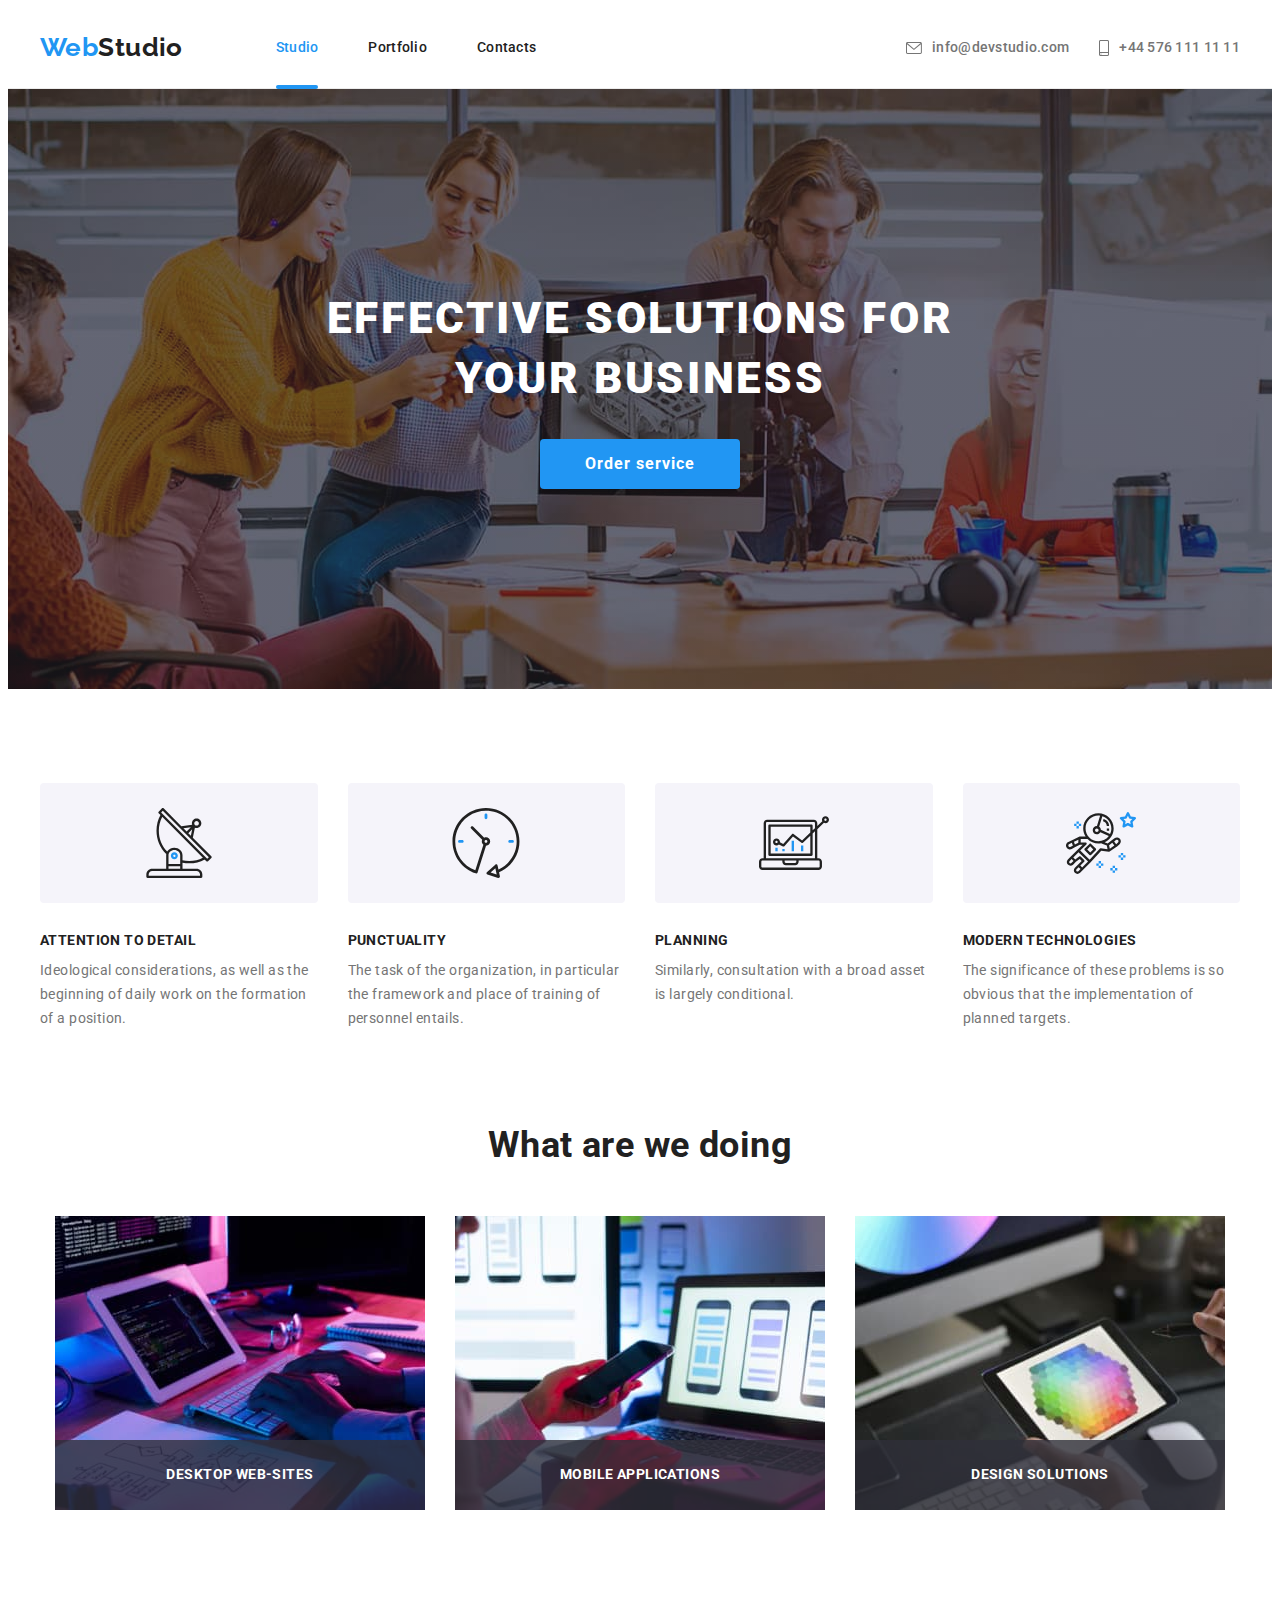
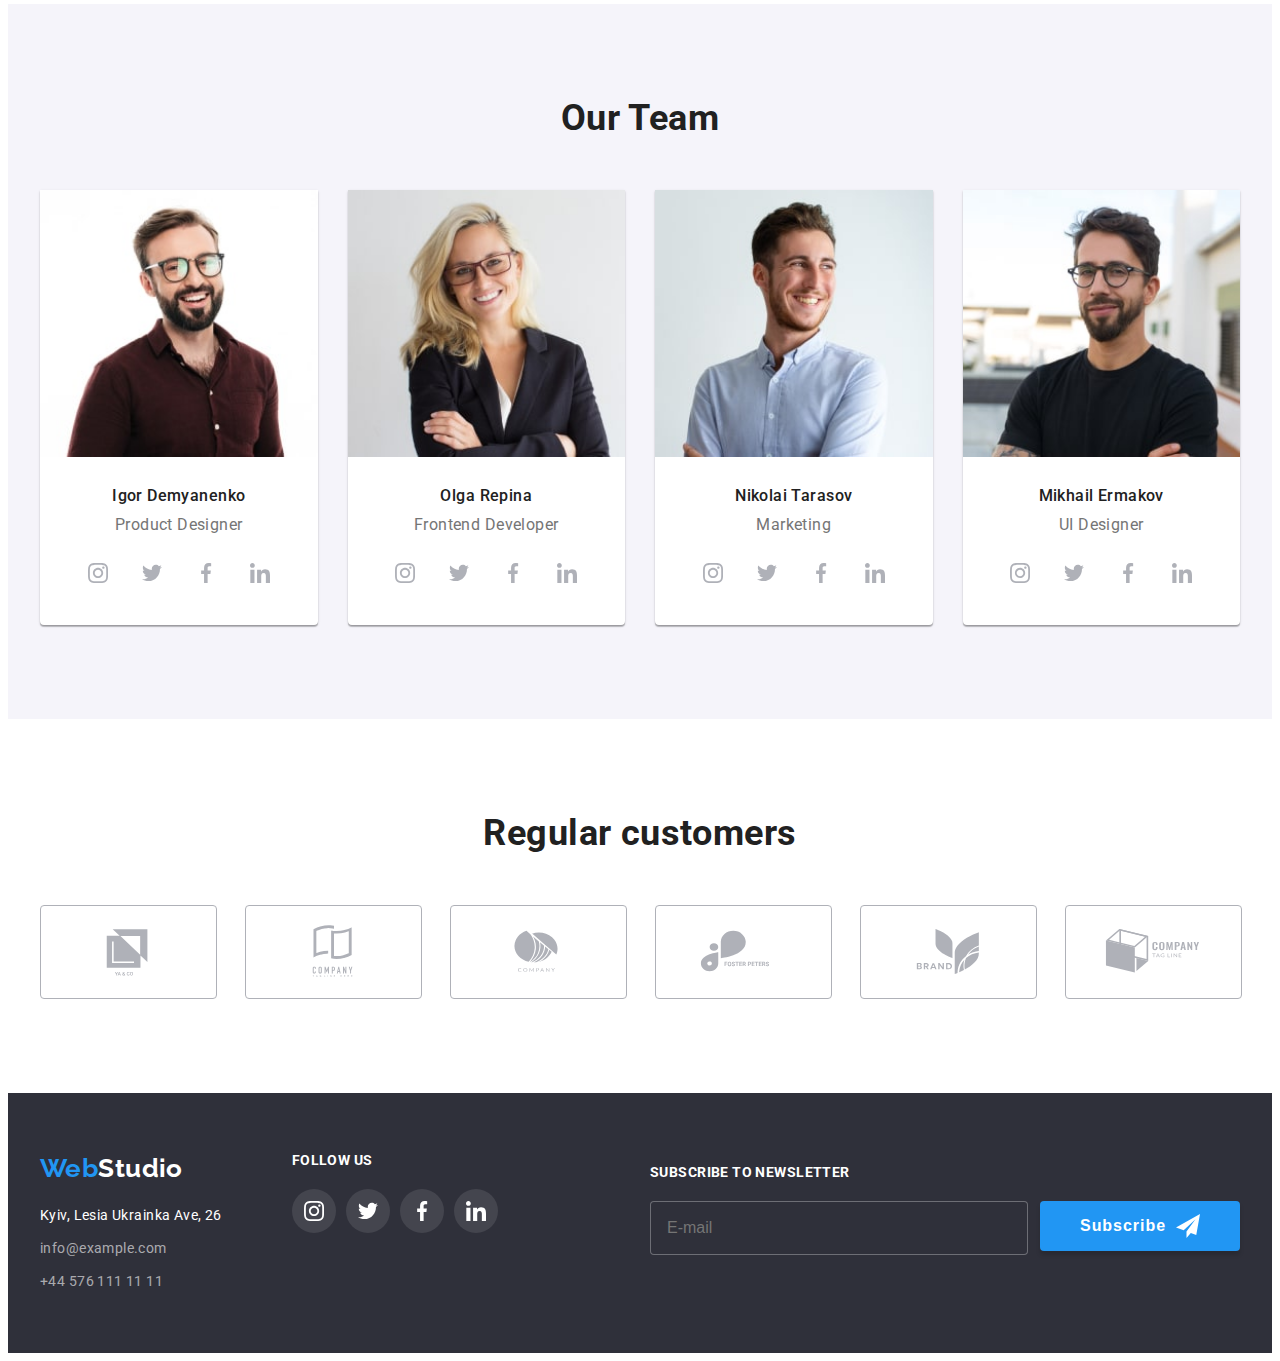
==== commit c713d13a: "refactoring to english" ====
--- a/index.html
+++ b/index.html
@@ -1,5 +1,5 @@
 <!DOCTYPE html>
-<html lang="ru">
+<html lang="en">
 <head>
     <meta charset="UTF-8">
     <meta http-equiv="X-UA-Compatible" content="IE=edge">
@@ -18,9 +18,9 @@
             <a href="./index.html" class="logo logo--dark logo__header"><span class="logo__span">Web</span>Studio</a>
             <nav>
                 <ul class="nav__list">
-                    <li class="nav__item"><a href=""  class="nav__link current">Студия</a></li>
-                    <li class="nav__item"><a href="./portfolio.html"   class="nav__link">Портфолио</a></li>
-                    <li class="nav__item"><a href=""   class="nav__link">Контакты</a></li>
+                    <li class="nav__item"><a href=""  class="nav__link current">Studio</a></li>
+                    <li class="nav__item"><a href="./portfolio.html"   class="nav__link">Portfolio</a></li>
+                    <li class="nav__item"><a href=""   class="nav__link">Contacts</a></li>
                 </ul>
             </nav>
             <ul class="contacts__list">
@@ -28,10 +28,10 @@
                     <svg class="contacts__icon" width="16" height="12">
                         <use href="./images/symbol-defs.svg#icon-envelope">
                         </use></svg>info@devstudio.com</a></li>
-                <li class="contacts__item"><a href="tel:+380961111111" class="contacts__link">
+                <li class="contacts__item"><a href="tel:+445761111111" class="contacts__link">
                     <svg class="contacts__icon" width="10" height="16">
                         <use href="./images/symbol-defs.svg#icon-smartphone">
-                        </use></svg>+38 096 111 11 11</a></li>
+                        </use></svg>+44 576 111 11 11</a></li>
             </ul>
             <button type="button" class="menu-open-btn"><svg class="" width="40" height="40">
                 <use href="./images/symbol-defs.svg#icon-menu-open">
@@ -43,16 +43,16 @@
                         </use></svg></button>
                     <nav>
                         <ul class="mob-menu__list">
-                            <li class="mob-menu__item"><a href="./index.html"  class="mob-menu__link">Студия</a></li>
-                            <li class="mob-menu__item"><a href="./portfolio.html"   class="mob-menu__link">Портфолио</a></li>
-                            <li class="mob-menu__item"><a href=""   class="mob-menu__link">Контакты</a></li>
+                            <li class="mob-menu__item"><a href="./index.html"  class="mob-menu__link">Stydio</a></li>
+                            <li class="mob-menu__item"><a href="./portfolio.html"   class="mob-menu__link">Portfolio</a></li>
+                            <li class="mob-menu__item"><a href=""   class="mob-menu__link">Contacts</a></li>
                         </ul>
                     </nav>
                 </div>
                 <div class="mob-menu__bottom">
                     <ul class="mob-menu-contacts__list">
-                        <li class="mob-menu-contacts__item"><a href="tel:+380961111111" class="mob-menu-contacts__tel">
-                            +38 096 111 11 11</a></li>
+                        <li class="mob-menu-contacts__item"><a href="tel:+445761111111" class="mob-menu-contacts__tel">
+                            +44 576 111 11 11</a></li>
                         <li class="mob-menu-contacts__item"><a href="mailto:info@devstudio.com" class="mob-menu-contacts__mail">
                             info@devstudio.com</a></li>
                     </ul>
@@ -69,13 +69,13 @@
     <main> 
     <section class="hero">
         <div class="container">
-            <h1 class="hero__title">Эффективные решения для вашего бизнеса</h1>
-            <button type="button" class="hero__btn" data-modal-open>Заказать услугу</button> 
+            <h1 class="hero__title">Effective solutions for your business</h1>
+            <button type="button" class="hero__btn" data-modal-open>Order service</button> 
         </div>
     </section>
     <section  class="features">
         <div class="container">
-            <h2 class="title visually-hidden">Особенности</h2>
+            <h2 class="title visually-hidden">Features</h2>
             <ul class="features__list">
                 <li class="features__item">
                     <div class="features__icon">
@@ -83,8 +83,8 @@
                         <use href="./images/symbol-defs.svg#icon-antenna">
                         </use></svg>
                     </div>
-                    <h3 class="features__description">Внимание к деталям</h3>
-                    <p class="features__text">Идейные соображения, а также начало повседневной работы по формированию позиции.</p>
+                    <h3 class="features__description">Attention to detail</h3>
+                    <p class="features__text">Ideological considerations, as well as the beginning of daily work on the formation of a position.</p>
                 </li>
                 <li class="features__item">
                     <div class="features__icon">
@@ -92,8 +92,8 @@
                         <use href="./images/symbol-defs.svg#icon-clock">
                         </use></svg>
                     </div>
-                    <h3 class="features__description">Пунктуальность</h3>
-                    <p class="features__text">Задача организации, в особенности же рамки и место обучения кадров влечет за собой.</p>
+                    <h3 class="features__description">Punctuality</h3>
+                    <p class="features__text">The task of the organization, in particular the framework and place of training of personnel entails.</p>
                 </li>
                 <li class="features__item">
                     <div class="features__icon">
@@ -101,8 +101,8 @@
                         <use href="./images/symbol-defs.svg#icon-diagram">
                         </use></svg>
                     </div>
-                    <h3 class="features__description">Планирование</h3>
-                    <p class="features__text">Равным образом консультация с широким активом в значительной степени обуславливает.</p>
+                    <h3 class="features__description">Planning</h3>
+                    <p class="features__text">Similarly, consultation with a broad asset is largely conditional.</p>
                 </li>
                 <li class="features__item">
                     <div class="features__icon">
@@ -110,34 +110,34 @@
                         <use href="./images/symbol-defs.svg#icon-astronaut">
                         </use></svg>
                     </div>
-                    <h3 class="features__description">Современные технологии</h3>
-                    <p class="features__text">Значимость этих проблем настолько очевидна, что реализация плановых заданий.</p>
+                    <h3 class="features__description">Modern technologies</h3>
+                    <p class="features__text">The significance of these problems is so obvious that the implementation of planned targets.</p>
                 </li>
             </ul>
         </div>
     </section>
     <section class="about">
         <div class="container">
-            <h2 class="title">Чем мы занимаемся</h2>
+            <h2 class="title">What are we doing</h2>
                 <ul class="about__list">
                     <li class="about__item">
                         <img srcset="./images/img1.jpg 1x, ./images/img1-x2.jpg 2x"
                         src="./images/img1.jpg" class="about__img" alt="Десктопные приложения" width="370">
-                        <p class="about__text">Десктопные приложения</p></li>
+                        <p class="about__text">Desktop Web-sites</p></li>
                     <li class="about__item">
                         <img srcset="./images/img2.jpg 1x, ./images/img2-x2.jpg 2x"
                         src="./images/img2.jpg" class="about__img" alt="Мобильные приложения" width="370">
-                        <p class="about__text">Мобильные приложения</p></li>
+                        <p class="about__text">Mobile applications</p></li>
                     <li class="about__item">
                         <img srcset="./images/img3.jpg 1x, ./images/img3-x2.jpg 2x"
                         src="./images/img3.jpg" class="about__img" alt="Дизайнерские решения" width="370">
-                        <p class="about__text">Дизайнерские решения</p></li>
+                        <p class="about__text">Design solutions</p></li>
                 </ul>
         </div>
     </section>
     <section class="team">
         <div class="container">
-            <h2 class="title">Наша команда</h2>
+            <h2 class="title">Our Team</h2>
             <ul class="team__cards">
             <li class="person">
                 <picture>
@@ -162,10 +162,10 @@
                     "
                     media="(min-width: 480px)"
                     />
-                    <img src="./images/person1.jpg" alt="фото Игорь Демьяненко" width="450">
+                    <img src="./images/person1.jpg" alt="photo Igor Demyanenko" width="450">
                 </picture>
                     <div class="person__information">
-                    <h3 class="person__name">Игорь Демьяненко</h3>
+                    <h3 class="person__name">Igor Demyanenko</h3>
                     <p class="person__position">Product Designer</p>    
                 <ul class="socials">
                     <li class="socials__item"><a href="" class="socials__link">
@@ -209,10 +209,10 @@
                     "
                     media="(min-width: 480px)"
                     />
-                    <img src="./images/person2.jpg" alt="фото Ольга Репина" width="450">
+                    <img src="./images/person2.jpg" alt="photo Olga Repina" width="450">
                 </picture>
                     <div class="person__information">
-                    <h3 class="person__name">Ольга Репина</h3>
+                    <h3 class="person__name">Olga Repina</h3>
                     <p class="person__position">Frontend Developer</p>
                 <ul class="socials">
                     <li class="socials__item"><a href="" class="socials__link">
@@ -256,10 +256,10 @@
                     "
                     media="(min-width: 480px)"
                     />
-                    <img src="./images/person3.jpg" alt="фото Николай Тарасов" width="450">
+                    <img src="./images/person3.jpg" alt="photo Nikolai Tarasov" width="450">
                 </picture>
                     <div class="person__information">
-                    <h3 class="person__name">Николай Тарасов</h3>
+                    <h3 class="person__name">Nikolai Tarasov</h3>
                     <p class="person__position">Marketing</p>
                 <ul class="socials">
                     <li class="socials__item"><a href="" class="socials__link">
@@ -303,10 +303,10 @@
                     "
                     media="(min-width: 480px)"
                     />
-                    <img src="./images/person4.jpg" alt="фото Михаил Ермаков" width="450">
+                    <img src="./images/person4.jpg" alt="photo Mikhail Ermakov" width="450">
                 </picture>
                     <div class="person__information">
-                    <h3 class="person__name">Михаил Ермаков</h3>
+                    <h3 class="person__name">Mikhail Ermakov</h3>
                     <p class="person__position">UI Designer</p>
                 <ul class="socials">
                     <li class="socials__item"><a href="" class="socials__link">
@@ -332,7 +332,7 @@
     </section>
     <section class="clients">
         <div class="container">
-            <h2 class="title">Постоянные клиенты</h2>
+            <h2 class="title">Regular customers</h2>
             <ul class="clients__list">
                 <li class="clients__item"><a href="" class="clients__link"><svg class="clients__icon" width="106" height="60">
                     <use href="./images/symbol-defs.svg#icon-Logo1">
@@ -366,13 +366,13 @@
                             target="_blank" 
                             rel="noopener nofollow"
                             class="address">
-                        г. Киев, пр-т Леси Украинки, 26</a></li>
+                            Kyiv, Lesia Ukrainka Ave, 26</a></li>
                     <li class="footer__contacts__item"><a href="mailto:info@example.com" class="contacts--footer address">info@example.com</a></li>
-                    <li class="footer__contacts__item"><a href="tel:+380991111111" class="contacts--footer address">+38 099 111 11 11</a></li>
+                    <li class="footer__contacts__item"><a href="tel:+445761111111" class="contacts--footer address">+44 576 111 11 11</a></li>
                 </ul>
                 </address></div>
             <div class="footer__item">
-                <p class="footer-title">Присоединяйтесь</p>
+                <p class="footer-title">Follow us</p>
                 <ul class="socials">
                     <li class="socials__item"><a href="" class="socials__link icon--footer-style ">
                         <svg class="socials__icon" width="20" height="20">
@@ -393,10 +393,10 @@
                 </ul></div>
             </div>
             <div class="footer__item">
-                <p class="footer-title">Подпишитесь на рассылку</p>
+                <p class="footer-title">Subscribe to newsletter</p>
                 <form action="" class="subscribe-form">
                     <label> <input type="email" name="subscribe-email" class="subscribe-input" placeholder="E-mail" required></label>
-                    <button type="submit" class="subscribe-btn">Подписаться<svg class="subscribe-icon" width="24" height="24">
+                    <button type="submit" class="subscribe-btn">Subscribe<svg class="subscribe-icon" width="24" height="24">
                         <use href="./images/symbol-defs.svg#icon-footer-send">
                         </use></svg></button>
                 </form>
@@ -408,25 +408,25 @@
             <button class="close-btn" data-modal-close><svg class="icon-close" width="18" height="18">
                 <use href="./images/symbol-defs.svg#icon-close">
                 </use></svg></button>
-                <p class="modal-title">Оставьте свои данные, мы вам перезвоним</p>
+                <p class="modal-title">Leave your details, we will call you back</p>
                 <form action="" class="modal-form">
-                    <label class="modal-label">Имя<div class="input-wrapper">
+                    <label class="modal-label">Full Name<div class="input-wrapper">
                         <input type="name" class="modal-input" name="user-name" autofocus required>
                         <svg class="icon-modal" width="18" height="18">
                             <use href="./images/symbol-defs.svg#icon-person-modal">
                             </use></svg></div></label>
-                    <label class="modal-label">Телефон<div class="input-wrapper">
+                    <label class="modal-label">Phone<div class="input-wrapper">
                         <input type="tel" class="modal-input" name="user-tel" required>
                         <svg class="icon-modal" width="18" height="18">
                             <use href="./images/symbol-defs.svg#icon-phone-modal">
                             </use></svg></div></label>
-                    <label class="modal-label">Почта<div class="input-wrapper">
+                    <label class="modal-label">Email<div class="input-wrapper">
                         <input type="email" class="modal-input" name="user-email" required>
                         <svg class="icon-modal" width="18" height="18">
                             <use href="./images/symbol-defs.svg#icon-email-modal">
                             </use></svg></div></label>
-                    <label class="modal-label">Комментарий
-                        <textarea name="user-comment" id="" rows="7" class="modal-textarea"  placeholder="Введите текст"></textarea>
+                    <label class="modal-label">Comment
+                        <textarea name="user-comment" id="" rows="7" class="modal-textarea"  placeholder="Enter your text"></textarea>
                     </label>
                     <div class="checkbox">
                     <input type="checkbox" name="agreement" id="agreement" value="true" class="modal-checkbox visually-hidden">
@@ -434,9 +434,9 @@
                         <span><svg class="icon-check" width="11" height="8">
                             <use href="./images/symbol-defs.svg#icon-check">
                             </use></svg></span>
-                        Соглашаюсь с рассылкой и принимаю
-                        <a href="" class="agreement-link">Условия договора</a></label></div>
-                    <button type="submit" class="submit">Отправить</button>
+                            I agree with the newsletter and accept
+                        <a href="" class="agreement-link">Agreement conditions</a></label></div>
+                    <button type="submit" class="submit">Submit</button>
                 </form>
     </div>
     <script src="./js/modal.js"></script>
